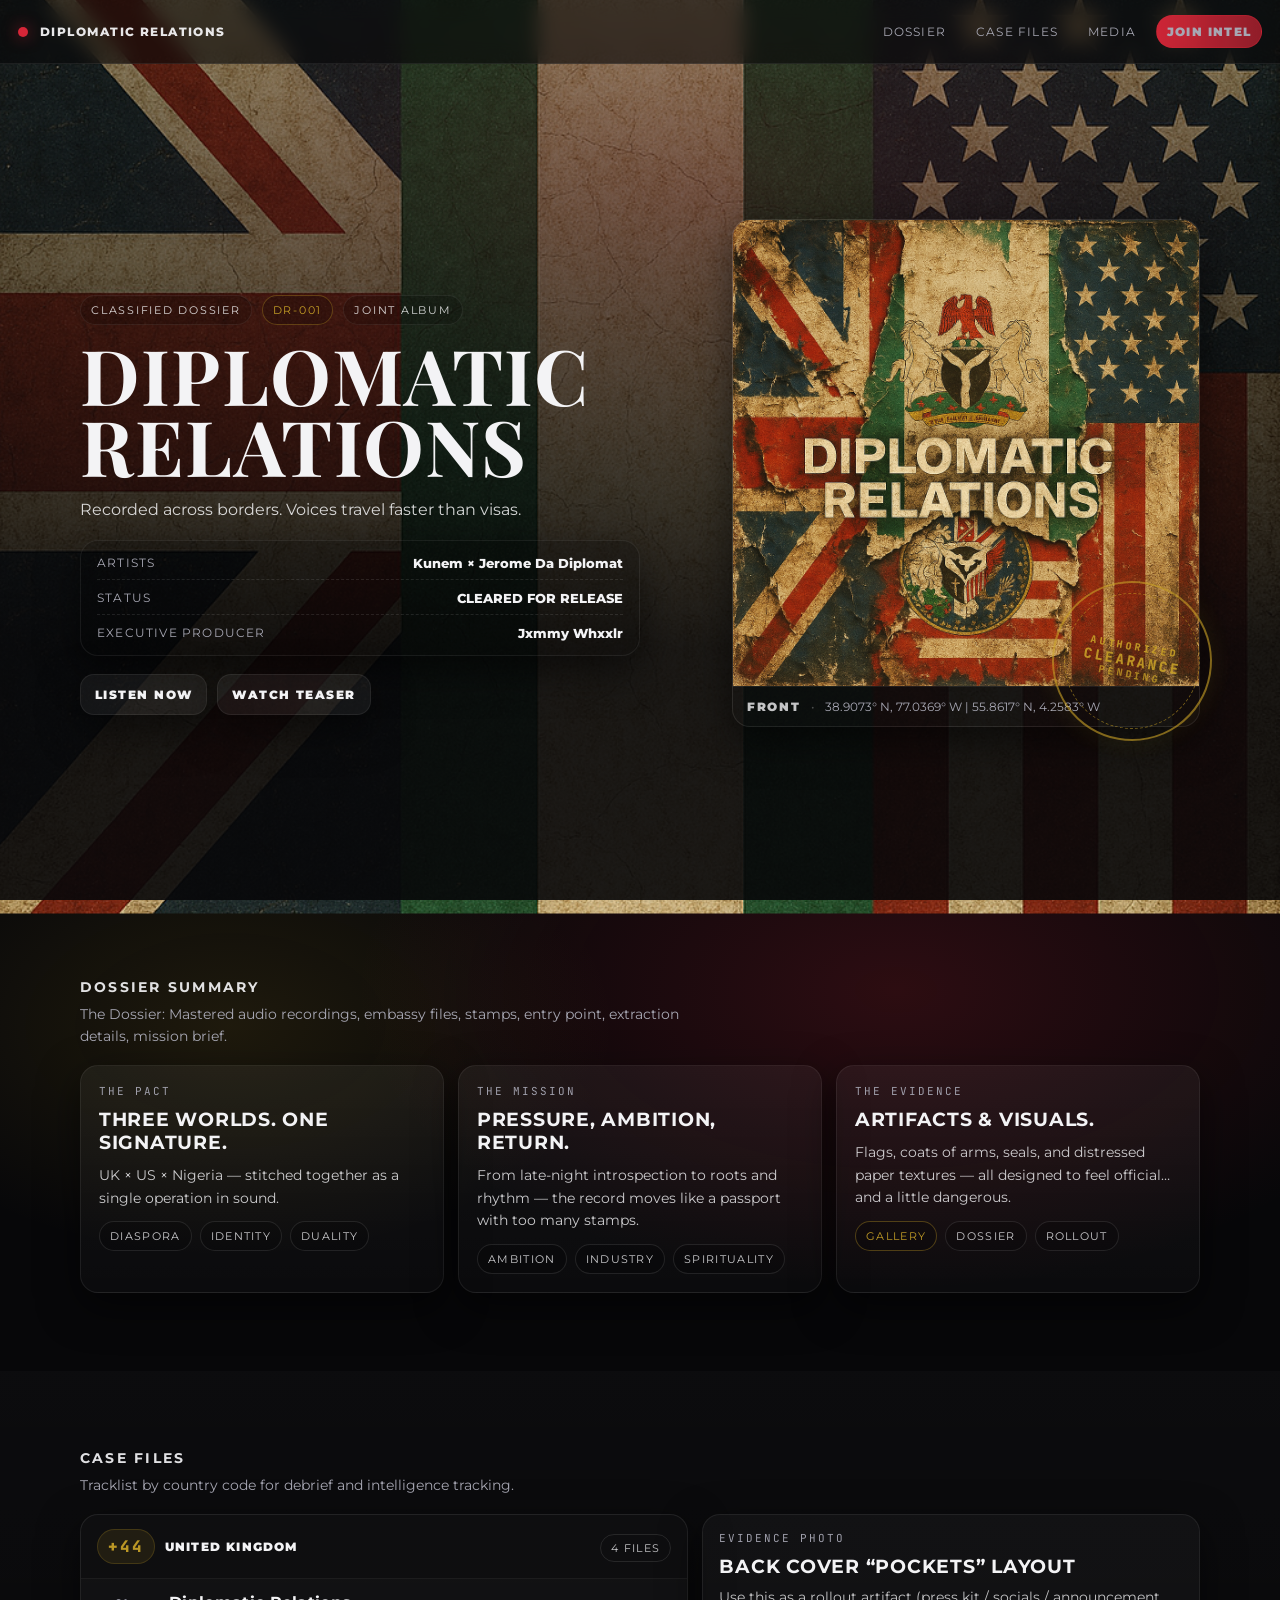
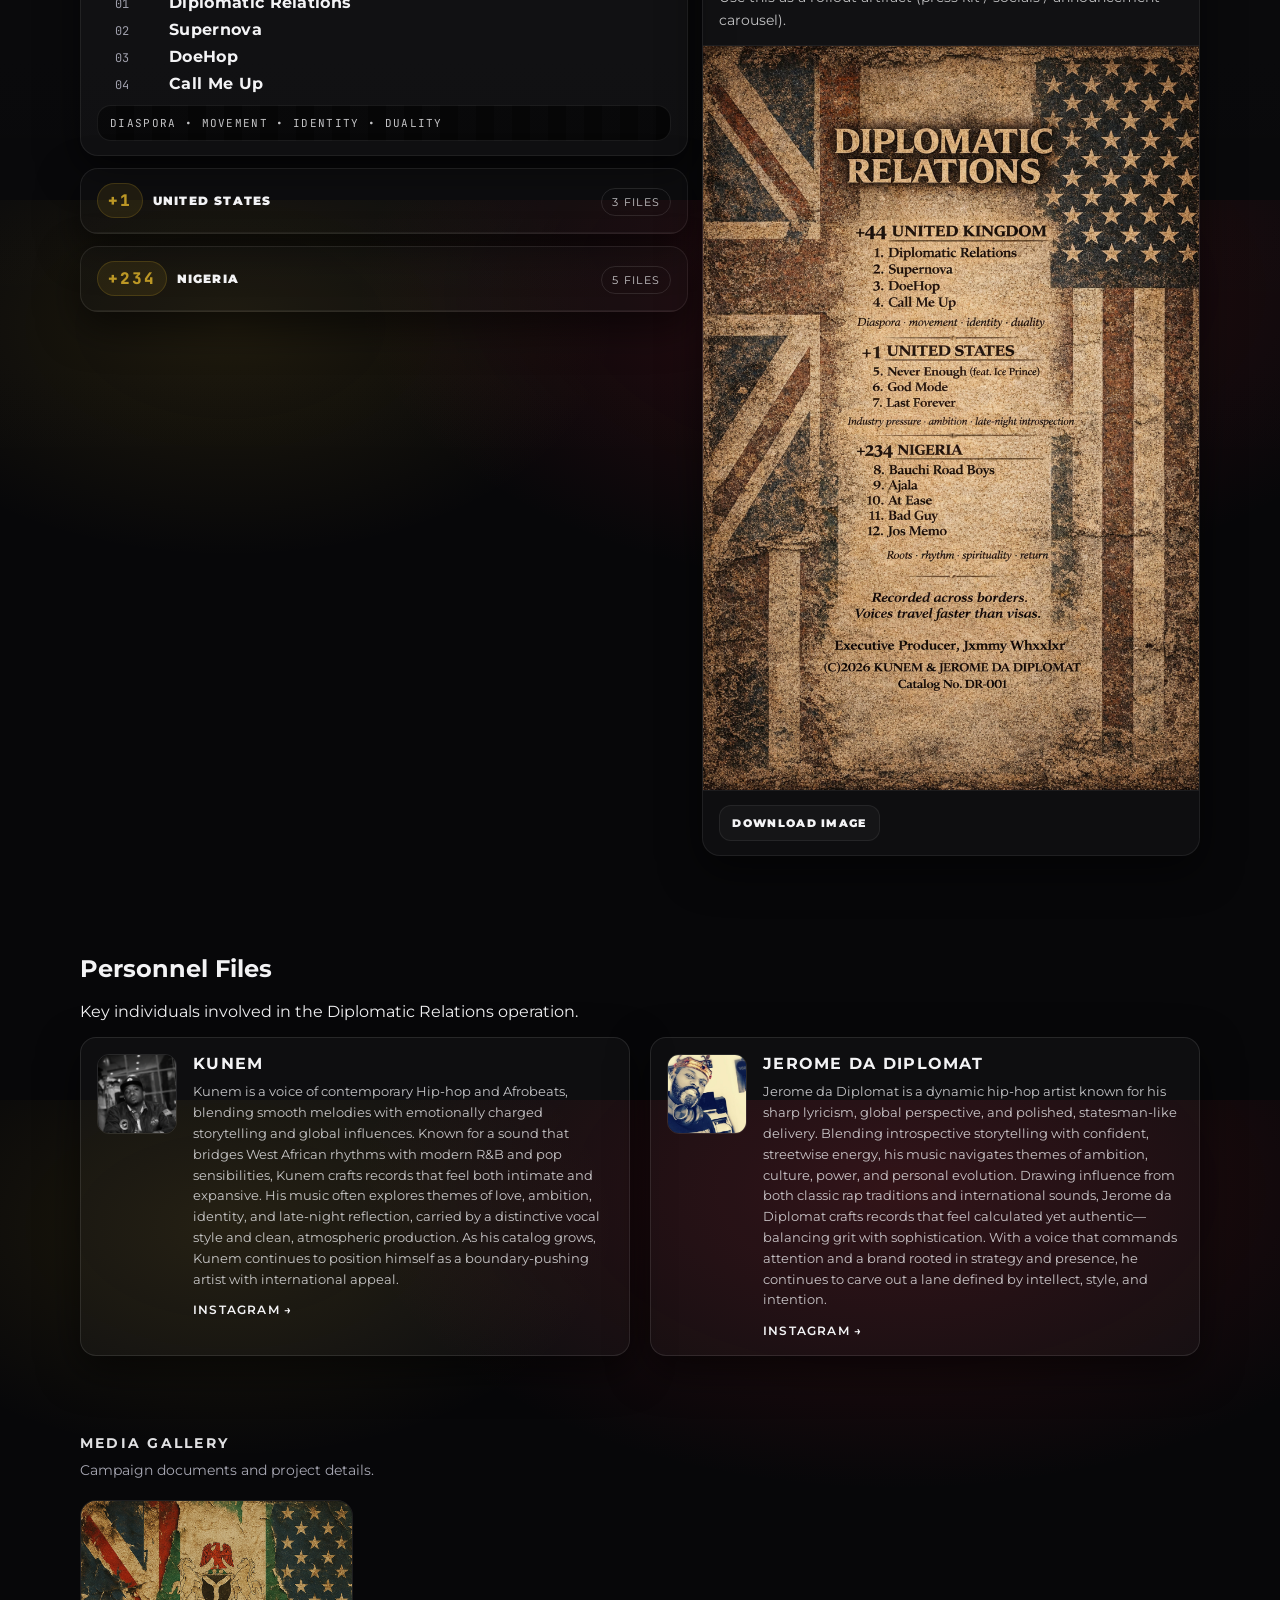
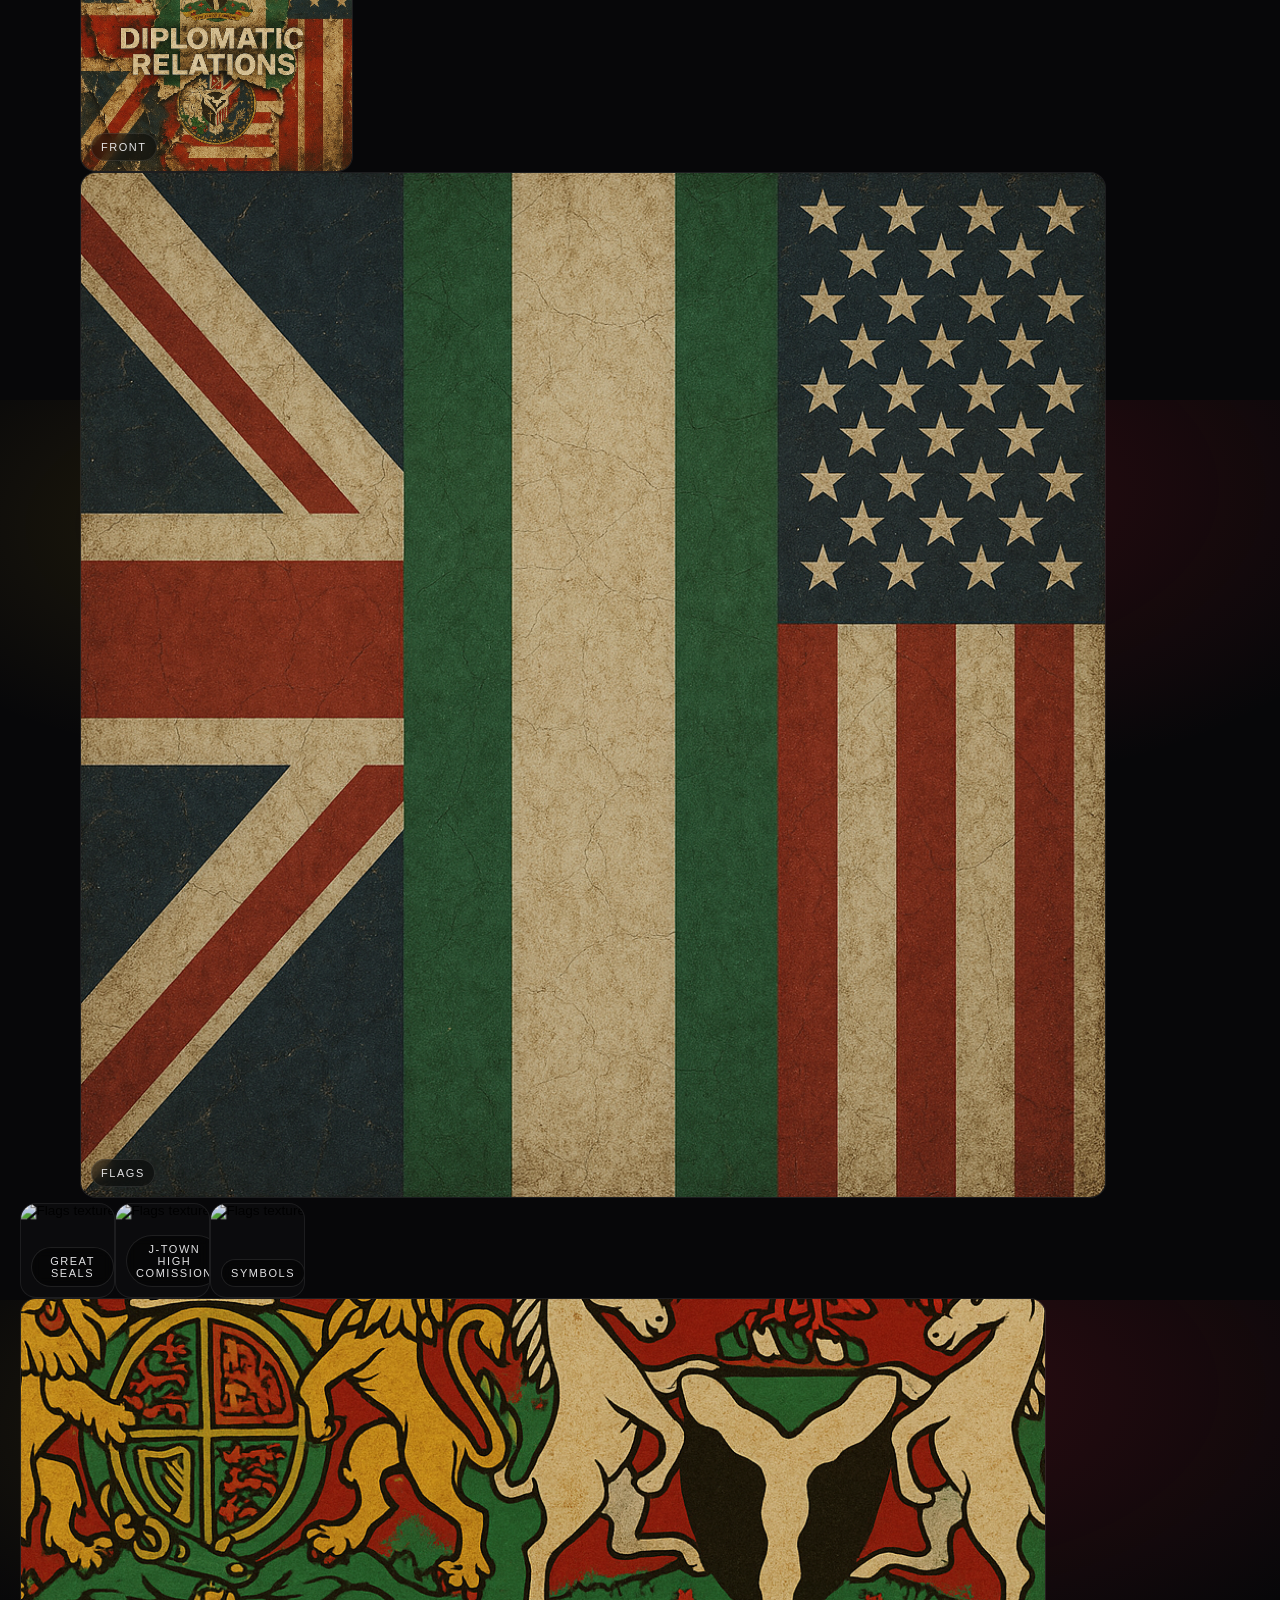
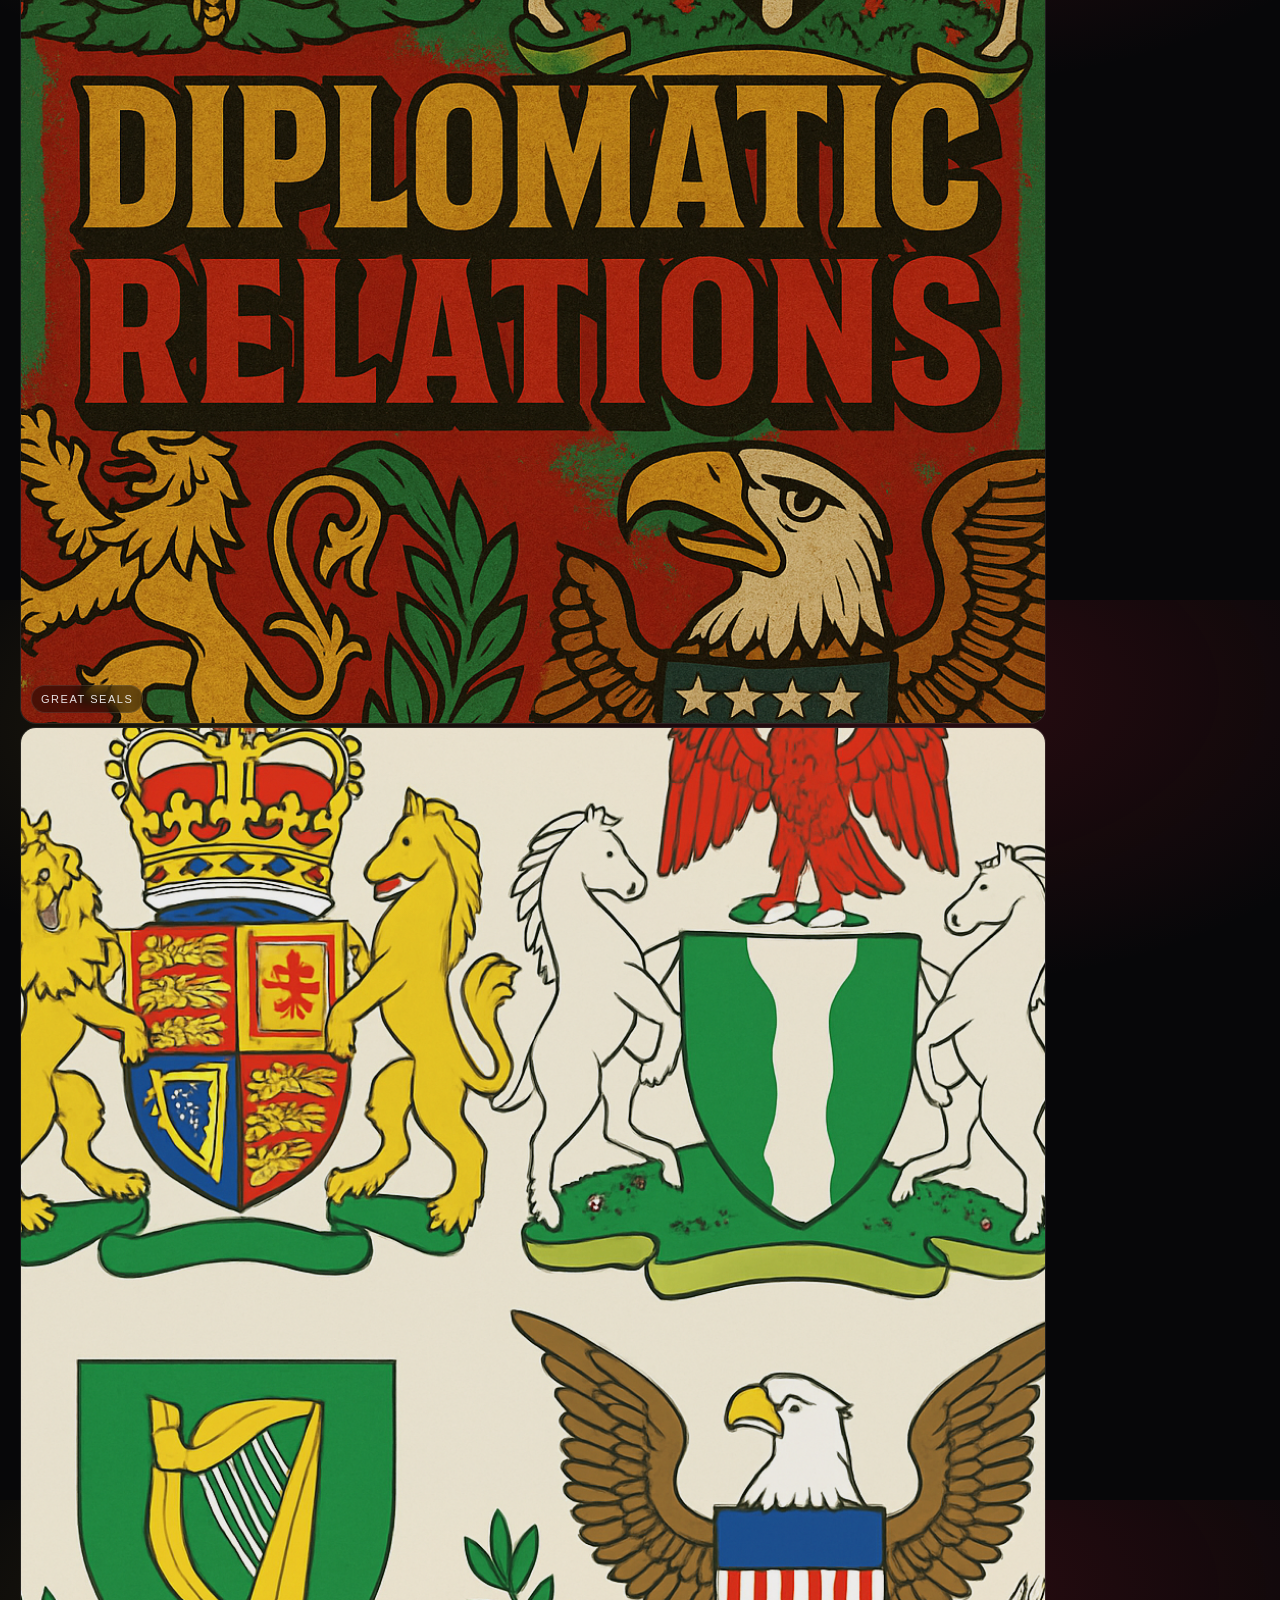
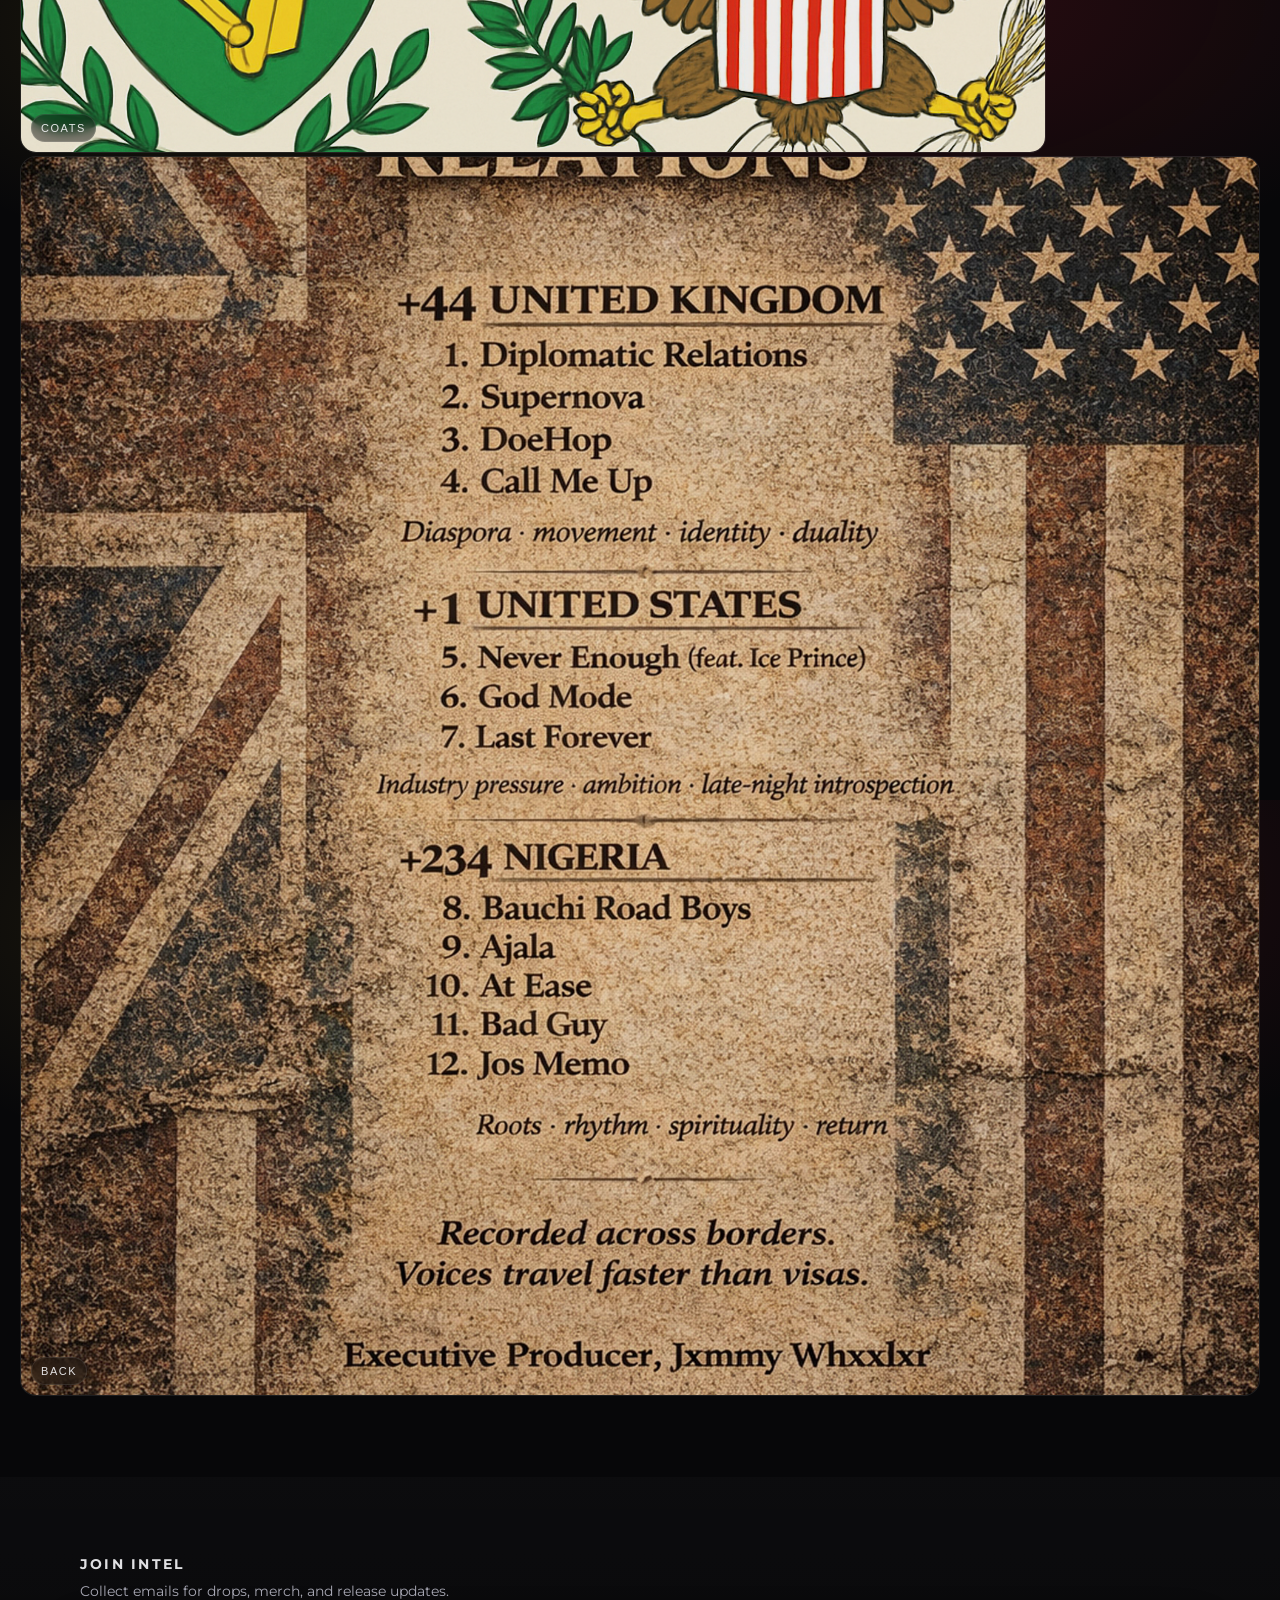
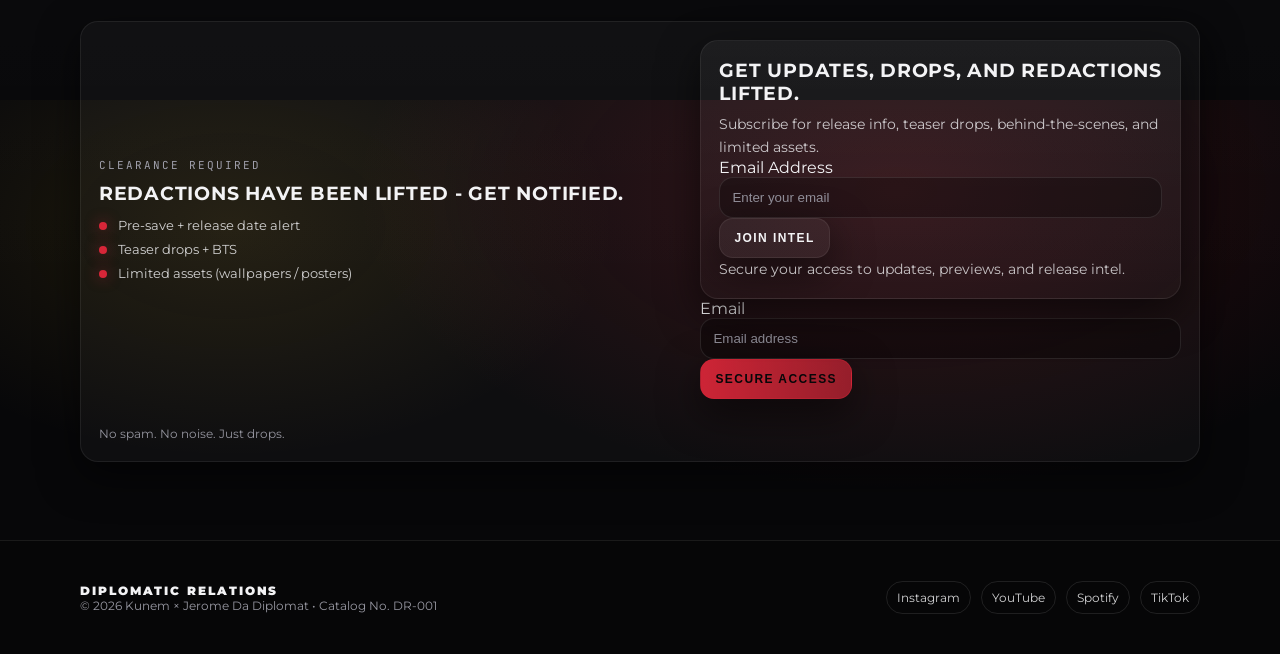
==== index.html @ 424e4680 "Update index.html" ====
<!doctype html>
<html lang="en">
<head>
  <meta charset="utf-8" />
  <meta name="viewport" content="width=device-width, initial-scale=1" />
  <title>Diplomatic Relations — Kunem × Jerome Da Diplomat</title>
  <meta name="description" content="Diplomatic Relations — a joint album by Kunem & Jerome Da Diplomat. Classified dossier, track files, and media." />
  <link rel="preconnect" href="https://fonts.googleapis.com">
  <link rel="preconnect" href="https://fonts.gstatic.com" crossorigin>
  <link href="https://fonts.googleapis.com/css2?family=JetBrains+Mono:wght@400;600&family=Playfair+Display:wght@600;700&family=Montserrat:wght@300;400;600;800&display=swap" rel="stylesheet">
  <link rel="stylesheet" href="styles.css" />
</head>

<body>
  <header class="topbar">
    <a class="brand" href="#top" aria-label="Diplomatic Relations home">
      <span class="brand__dot" aria-hidden="true"></span>
      <span class="brand__text">Diplomatic Relations</span>
    </a>

    <nav class="nav" aria-label="Primary">
      <a href="#dossier">Dossier</a>
      <a href="#files">Case Files</a>
      <a href="#media">Media</a>
      <a class="nav__cta" href="#intel">Join Intel</a>
    </nav>
  </header>

  <main id="top">
    <!-- HERO -->
    <section class="hero" aria-label="Hero">
      <div class="hero__bg" aria-hidden="true"></div>
      <div class="hero__overlay" aria-hidden="true"></div>

      <div class="wrap hero__wrap">
        <div class="hero__left">
          <div class="kicker">
            <span class="chip">CLASSIFIED DOSSIER</span>
            <span class="chip chip--gold">DR‑001</span>
            <span class="chip">JOINT ALBUM</span>
          </div>

          <h1 class="title">Diplomatic<br/>Relations</h1>

          <p class="subtitle">
            Recorded across borders. Voices travel faster than visas.
          </p>

          <div class="hero__meta">
            <div><span>Artists</span><strong>Kunem × Jerome Da Diplomat</strong></div>
            <div><span>Status</span><strong>CLEARED FOR RELEASE</strong></div>
            <div><span>Executive Producer</span><strong>Jxmmy Whxxlr</strong></div>
          </div>

          <div class="actions" aria-label="Primary actions">
<a class="btn primary" href="https://fanlink.tv/w7wP">
  Listen Now
</a>
            <a class="btn" href="https://youtu.be/augWXQ066zc" target="_blank" rel="noopener">Watch Teaser</a>
</div>

          <div class="fineprint">
            
          </div>
        </div>

        <aside class="hero__right" aria-label="Album art preview">
          <figure class="artcard">
            <img src="assets/cover_typo.png" alt="Diplomatic Relations cover art" loading="eager" />
            <figcaption>
              <div class="artcard__cap">
                <span class="cap__label">FRONT</span>
                <span class="cap__sep" aria-hidden="true">•</span>
                <span class="cap__meta">38.9073° N, 77.0369° W | 55.8617° N, 4.2583° W </span>
              </div>
            </figcaption>
          </figure>

          <div class="stamp">
            <div class="stamp__ring" aria-hidden="true"></div>
            <div class="stamp__text">
              <div class="stamp__top">AUTHORIZED</div>
              <div class="stamp__mid">CLEARANCE</div>
              <div class="stamp__bot">PENDING</div>
            </div>
          </div>
        </aside>
      </div>
    </section>

    <!-- DOSSIER -->
    <section id="dossier" class="section">
      <div class="wrap">
        <header class="section__head">
          <h2>Dossier Summary</h2>
          <p>The Dossier: Mastered audio recordings, embassy files, stamps, entry point, extraction details, mission brief.</p>
        </header>

        <div class="grid3">
          <article class="panel">
            <div class="panel__k">THE PACT</div>
            <h3>Three worlds. One signature.</h3>
            <p>UK × US × Nigeria — stitched together as a single operation in sound.</p>
            <div class="panel__tagrow">
              <span class="tag">Diaspora</span>
              <span class="tag">Identity</span>
              <span class="tag">Duality</span>
            </div>
          </article>

          <article class="panel">
            <div class="panel__k">THE MISSION</div>
            <h3>Pressure, ambition, return.</h3>
            <p>From late‑night introspection to roots and rhythm — the record moves like a passport with too many stamps.</p>
            <div class="panel__tagrow">
              <span class="tag">Ambition</span>
              <span class="tag">Industry</span>
              <span class="tag">Spirituality</span>
            </div>
          </article>

          <article class="panel">
            <div class="panel__k">THE EVIDENCE</div>
            <h3>Artifacts & visuals.</h3>
            <p>Flags, coats of arms, seals, and distressed paper textures — all designed to feel official… and a little dangerous.</p>
            <div class="panel__tagrow">
              <span class="tag tag--gold">Gallery</span>
              <span class="tag">Dossier</span>
              <span class="tag">Rollout</span>
            </div>
          </article>
        </div>
      </div>
    </section>

    <!-- CASE FILES / TRACKLIST -->
    <section id="files" class="section section--alt">
      <div class="wrap">
        <header class="section__head">
          <h2>Case Files</h2>
          <p>Tracklist by country code for debrief and intelligence tracking.</p>
        </header>

        <div class="twoCol">
          <div class="accordion" data-accordion>
            <details open>
              <summary>
                <span class="sum__left">
                  <span class="code">+44</span>
                  <span class="sum__title">United Kingdom</span>
                </span>
                <span class="sum__right">
                  <span class="pill">4 files</span>
                </span>
              </summary>
              <div class="acc__body">
                <ol class="tracklist">
                  <li><span class="t__n">01</span><span class="t__name">Diplomatic Relations</span></li>
                  <li><span class="t__n">02</span><span class="t__name">Supernova</span></li>
                  <li><span class="t__n">03</span><span class="t__name">DoeHop</span></li>
                  <li><span class="t__n">04</span><span class="t__name">Call Me Up</span></li>
                </ol>
                <div class="redaction">DIASPORA • MOVEMENT • IDENTITY • DUALITY</div>
              </div>
            </details>

            <details>
              <summary>
                <span class="sum__left">
                  <span class="code">+1</span>
                  <span class="sum__title">United States</span>
                </span>
                <span class="sum__right">
                  <span class="pill">3 files</span>
                </span>
              </summary>
              <div class="acc__body">
                <ol class="tracklist">
                  <li><span class="t__n">05</span><span class="t__name">Never Enough <span class="feat">(feat. Ice Prince)</span></span></li>
                  <li><span class="t__n">06</span><span class="t__name">God Mode</span></li>
                  <li><span class="t__n">07</span><span class="t__name">Last Forever</span></li>
                </ol>
                <div class="redaction">INDUSTRY PRESSURE • AMBITION • LATE‑NIGHT INTROSPECTION</div>
              </div>
            </details>

            <details>
              <summary>
                <span class="sum__left">
                  <span class="code">+234</span>
                  <span class="sum__title">Nigeria</span>
                </span>
                <span class="sum__right">
                  <span class="pill">5 files</span>
                </span>
              </summary>
              <div class="acc__body">
                <ol class="tracklist">
                  <li><span class="t__n">08</span><span class="t__name">Bauchi Road Boys</span></li>
                  <li><span class="t__n">09</span><span class="t__name">Ajala</span></li>
                  <li><span class="t__n">10</span><span class="t__name">At Ease</span></li>
                  <li><span class="t__n">11</span><span class="t__name">Bad Guy</span></li>
                  <li><span class="t__n">12</span><span class="t__name">Jos Memo</span></li>
                </ol>
                <div class="redaction">ROOTS • RHYTHM • SPIRITUALITY • RETURN</div>
              </div>
            </details>
          </div>

          <aside class="evidence">
            <div class="evidence__top">
              <div class="panel__k">EVIDENCE PHOTO</div>
              <h3>Back cover “pockets” layout</h3>
              <p>Use this as a rollout artifact (press kit / socials / announcement carousel).</p>
            </div>
            <img class="evidence__img" src="assets/back_tracklist.JPG" alt="Diplomatic Relations back cover tracklist" loading="lazy" />
            <div class="evidence__bottom">
              <a class="btn btn--small" href="assets/back_tracklist.JPG" download>Download image</a>
</div>
          </aside>
        </div>
      </div>
    </section>
</section>
            <section id="artists">
  <div class="wrap">

    <div class="section-title">
      <h2>Personnel Files</h2>
      <p>Key individuals involved in the Diplomatic Relations operation.</p>
    </div>

    <div class="artist-grid">

      <!-- KUNEM -->
      <div class="artist-card">
        <div class="artist-image">
          <img src="assets/Kunem.png" alt="Kunem">
        </div>
        <div class="artist-info">
          <h3>Kunem</h3>
          <p>
            Kunem is a voice of contemporary Hip-hop and Afrobeats, blending smooth melodies with emotionally charged storytelling and global influences. Known for a sound that bridges West African rhythms with modern R&B and pop sensibilities, Kunem crafts records that feel both intimate and expansive. His music often explores themes of love, ambition, identity, and late-night reflection, carried by a distinctive vocal style and clean, atmospheric production. As his catalog grows, Kunem continues to position himself as a boundary-pushing artist with international appeal.
          </p>
          <a href="https://www.instagram.com/kunem_/" target="_blank">Instagram →</a>
        </div>
      </div>

      <!-- JEROME -->
      <div class="artist-card">
        <div class="artist-image">
          <img src="assets/Jerome.png" alt="Jerome da Diplomat">
        </div>
        <div class="artist-info">
          <h3>Jerome da Diplomat</h3>
          <p>
            Jerome da Diplomat is a dynamic hip-hop artist known for his sharp lyricism, global perspective, and polished, statesman-like delivery. Blending introspective storytelling with confident, streetwise energy, his music navigates themes of ambition, culture, power, and personal evolution. Drawing influence from both classic rap traditions and international sounds, Jerome da Diplomat crafts records that feel calculated yet authentic—balancing grit with sophistication. With a voice that commands attention and a brand rooted in strategy and presence, he continues to carve out a lane defined by intellect, style, and intention.
          </p>
          <a href="https://www.instagram.com/diplomatiq_ent/" target="_blank">Instagram →</a>
        </div>
      </div>

    </div>
  </div>
</section>
    <!-- MEDIA -->
    <section id="media" class="section">
      <div class="wrap">
        <header class="section__head">
          <h2>Media Gallery</h2>
          <p>Campaign documents and project details.</p>
        </header>

        <div class="gallery">
          <button class="thumb" aria-label="Open front cover">
            <img src="assets/cover_typo.png" alt="Front cover variant" loading="lazy" />
            <span class="thumb__label">Front</span>
          </div>

          <button class="thumb" aria-label="Open flags texture">
            <img src="assets/hero_flags.png" alt="Flags texture" loading="lazy" />
            <span class="thumb__label">Flags</span>
          </div>
      
      <button class="thumb" aria-label="Open flags texture">
            <img src="assets/DR_Reel1.mp4" alt="Flags texture" loading="lazy" />
            <span class="thumb__label">Great Seals</span>
          </div>
  
        <button class="thumb" aria-label="Open flags texture">
            <img src="assets/uiophwqefw152_A_cinematic_ultra-realistic_scene_inside_a_high_855c1ebb-326e-492b-8eaf-cae899dfd2d4_1.mp4" alt="Flags texture" loading="lazy" />
            <span class="thumb__label">J-town High Comission</span>
          </div>

          <button class="thumb" aria-label="Open flags texture">
            <img src="assets/uiophwqefw152_httpss.mj.runC9lp1ZReVdo_evocative_abstract_non_62b5cd5c-4031-4deb-b60e-d7941200e5b9_1.mp4" alt="Flags texture" loading="lazy" />
            <span class="thumb__label">Symbols</span>
          </div>
 
            <button class="thumb" aria-label="Open flags texture">
            <img src="assets/ChatGPT Image Feb 20, 2026, 03_09_12 AM.png" alt="Flags texture" loading="lazy" />
            <span class="thumb__label">Great Seals</span>
          </div>

          <button class="thumb" aria-label="Open coats of arms collage">
            <img src="assets/coats.png" alt="Coats of arms collage" loading="lazy" />
            <span class="thumb__label">Coats</span>
          </div>

           <button class="thumb" aria-label="Open back cover">
            <img src="assets/back_tracklist.JPG" alt="Back cover tracklist" loading="lazy" />
            <span class="thumb__label">Back</span>
          </div>
        </div>
      </div>
    </section>

    <!-- INTEL SIGNUP -->
    <section id="intel" class="section section--alt">
      <div class="wrap">
        <header class="section__head">
          <h2>Join Intel</h2>
          <p>Collect emails for drops, merch, and release updates.</p>
        </header>

        <div class="intel">
          <div class="intel__copy">
            <div class="panel__k">CLEARANCE REQUIRED</div>
            <h3> Redactions have been lifted - Get notified.</h3>
            <p>
              
            </p>
            <div class="intel__bullets">
              <div><span class="dot"></span> Pre‑save + release date alert</div>
              <div><span class="dot"></span> Teaser drops + BTS</div>
              <div><span class="dot"></span> Limited assets (wallpapers / posters)</div>
            </div>
          </div>

          <div id="mc_embed_shell">
      <div class="panel signup">
  <div>
    <h3>Get updates, drops, and redactions lifted.</h3>
    <p style="margin:0;color:rgba(243,243,245,.80);line-height:1.6">
      Subscribe for release info, teaser drops, behind-the-scenes, and limited assets.
    </p>
  </div>

  <div>
    <div id="mc_embed_signup" class="intel-signup">
      <form
        action="https://city78.us19.list-manage.com/subscribe/post?u=c250d39196843dff72adbb1c0&amp;id=f5dc82ab0b&amp;f_id=006a36e7f0"
        method="post"
        id="mc-embedded-subscribe-form"
        name="mc-embedded-subscribe-form"
        target="_blank"
        class="form intel-form"
      >
        <label for="mce-EMAIL" class="intel-label">Email Address</label>
        <div class="intel-form-row">
          <input
            type="email"
            name="EMAIL"
            class="required email intel-input"
            id="mce-EMAIL"
            placeholder="Enter your email"
            required
          />
          <button type="submit" name="subscribe" id="mc-embedded-subscribe" class="btn primary intel-button">
            Join Intel
          </button>
        </div>

        <div id="mce-responses" class="intel-responses">
          <div class="response intel-response" id="mce-error-response" style="display:none;"></div>
          <div class="response intel-response" id="mce-success-response" style="display:none;"></div>
        </div>

        <div aria-hidden="true" style="position:absolute; left:-5000px;">
          <input type="text" name="b_c250d39196843dff72adbb1c0_f5dc82ab0b" tabindex="-1" value="">
        </div>

        <p class="intel-fineprint">
          Secure your access to updates, previews, and release intel.
        </p>
      </form>
    </div>
  </div>
</div>

            <label class="sr" for="email">Email</label>
            <input id="email" type="email" placeholder="Email address" required />
            <button class="btn btn--primary" type="submit">Secure Access</div>
            <div class="fineprint">No spam. No noise. Just drops.</div>
          </form>
        </div>
      </div>
    </section>

    <footer class="footer">
      <div class="wrap footer__wrap">
        <div class="footer__left">
          <div class="footer__title">Diplomatic Relations</div>
          <div class="footer__meta">© 2026 Kunem × Jerome Da Diplomat • Catalog No. DR‑001</div>
        </div>

        <div class="footer__right">
          <a class="social" href="#" target="_blank" rel="noopener">Instagram</a>
          <a class="social" href="#" target="_blank" rel="noopener">YouTube</a>
          <a class="social" href="#" target="_blank" rel="noopener">Spotify</a>
          <a class="social" href="#" target="_blank" rel="noopener">TikTok</a>
        </div>
      </div>
    </footer>
  </main>

  <!-- MODALS -->
</body>
</html>
---- styles.css ----
/* Diplomatic Relations — Concept A: The Dossier */
:root{
  --bg:#070709;
  --bg2:#0b0b0e;
  --panel:rgba(255,255,255,.04);
  --panel2:rgba(255,255,255,.03);
  --line:rgba(255,255,255,.10);
  --line2:rgba(255,255,255,.07);
  --text:#f3f3f5;
  --muted:#a7a7b3;
  --accent:#d72638;
  --gold:#c9a227;
  --shadow:0 14px 40px rgba(0,0,0,.55);
  --radius:18px;
}

*{box-sizing:border-box}
html,body{height:100%}
body{
  margin:0;
  color:var(--text);
  background:
    radial-gradient(900px 500px at 70% 10%, rgba(215,38,56,.18), transparent 60%),
    radial-gradient(700px 420px at 18% 14%, rgba(201,162,39,.12), transparent 55%),
    var(--bg);
  font-family:Montserrat, system-ui, -apple-system, Segoe UI, Roboto, Arial, sans-serif;
  overflow-x:hidden;
}

.wrap{width:min(1120px, 100%); margin:0 auto;}
.section{padding:78px 20px;}
.section--alt{background:linear-gradient(180deg, rgba(255,255,255,.02), transparent 65%);}
.section__head{margin-bottom:18px;}
.section__head h2{
  margin:0 0 8px;
  letter-spacing:.16em;
  text-transform:uppercase;
  font-size:14px;
  color:rgba(243,243,245,.92);
}
.section__head p{margin:0; color:var(--muted); max-width:70ch; line-height:1.55; font-size:14px;}

.topbar{
  position:fixed; inset:0 0 auto 0;
  height:64px;
  display:flex; align-items:center; justify-content:space-between;
  padding:0 18px;
  z-index:50;
  background: rgba(7,7,9,.62);
  border-bottom:1px solid var(--line2);
  backdrop-filter: blur(10px);
}

.brand{
  display:flex; align-items:center; gap:12px;
  text-decoration:none; color:var(--text);
  letter-spacing:.12em; text-transform:uppercase;
  font-weight:800; font-size:12px;
}
.brand__dot{
  width:10px;height:10px;border-radius:999px;
  background:var(--accent);
  box-shadow:0 0 16px rgba(215,38,56,.7);
}
.brand__text{opacity:.95}

.nav{display:flex; gap:10px; align-items:center;}
.nav a{
  color:var(--muted);
  text-decoration:none;
  font-size:12px;
  letter-spacing:.10em;
  text-transform:uppercase;
  padding:8px 10px;
  border-radius:999px;
}
.nav a:hover{background:rgba(255,255,255,.06); color:var(--text);}
.nav__cta{
  background:linear-gradient(90deg, rgba(215,38,56,.95), rgba(215,38,56,.65));
  border:1px solid rgba(215,38,56,.35);
  color:var(--bg);
  font-weight:900;
}
.nav__cta:hover{filter:brightness(1.05); color:var(--bg);}

.hero{
  position:relative;
  min-height:100vh;
  padding:110px 20px 64px;
  display:grid;
  align-items:center;
}
.hero__bg{
  position:absolute; inset:0;
  background: url("assets/hero_flags.png") center/cover no-repeat;
  filter: saturate(1.05) contrast(1.05);
  transform: scale(1.03);
  z-index:-3;
}
.hero__overlay{
  position:absolute; inset:0;
  background:
    linear-gradient(180deg, rgba(7,7,9,.30), rgba(7,7,9,.90) 72%),
    radial-gradient(900px 460px at 55% 22%, rgba(215,38,56,.25), transparent 65%),
    radial-gradient(600px 320px at 76% 56%, rgba(201,162,39,.10), transparent 60%);
  z-index:-2;
}

.hero__wrap{
  display:grid;
  grid-template-columns: 1.15fr .85fr;
  gap:18px;
  align-items:end;
}
@media (max-width: 940px){
  .hero__wrap{grid-template-columns:1fr; align-items:start;}
}

.kicker{display:flex; gap:10px; flex-wrap:wrap; margin-bottom:14px;}
.chip{
  border:1px solid var(--line2);
  background:rgba(0,0,0,.20);
  padding:7px 10px;
  border-radius:999px;
  color:rgba(243,243,245,.86);
  font-size:11px;
  letter-spacing:.16em;
  text-transform:uppercase;
}
.chip--gold{border-color:rgba(201,162,39,.32); color:rgba(201,162,39,.96);}

.title{
  margin:0;
  font-family:"Playfair Display", serif;
  font-size: clamp(44px, 6vw, 82px);
  line-height:.92;
  letter-spacing:.02em;
  text-transform:uppercase;
}
.subtitle{
  margin:16px 0 0;
  font-size:16px;
  line-height:1.6;
  color:rgba(243,243,245,.86);
  max-width:62ch;
}

.hero__meta{
  margin-top:18px;
  display:grid;
  gap:10px;
  max-width:560px;
  padding:14px 16px;
  border:1px solid var(--line2);
  border-radius: var(--radius);
  background:rgba(0,0,0,.26);
  box-shadow: var(--shadow);
}
.hero__meta div{display:flex; justify-content:space-between; gap:14px; border-bottom:1px dashed rgba(255,255,255,.10); padding-bottom:8px;}
.hero__meta div:last-child{border-bottom:0; padding-bottom:0;}
.hero__meta span{color:var(--muted); font-size:12px; letter-spacing:.10em; text-transform:uppercase;}
.hero__meta strong{font-weight:800; font-size:13px;}

.actions{display:flex; flex-wrap:wrap; gap:10px; margin-top:18px;}
.btn{
  display:inline-flex; align-items:center; justify-content:center; gap:10px;
  padding:12px 14px;
  border-radius:14px;
  border:1px solid var(--line2);
  background:rgba(255,255,255,.05);
  color:var(--text);
  text-decoration:none;
  font-weight:900;
  letter-spacing:.12em;
  text-transform:uppercase;
  font-size:12px;
  box-shadow: var(--shadow);
  cursor:pointer;
}
.btn:hover{background:rgba(255,255,255,.08);}
.btn--primary{
  background:linear-gradient(90deg, rgba(215,38,56,.95), rgba(215,38,56,.65));
  border-color:rgba(215,38,56,.35);
  color:var(--bg);
}
.btn--primary:hover{filter:brightness(1.05);}
.btn--ghost{background:transparent;}
.btn--small{padding:10px 12px; font-size:11px; border-radius:12px; box-shadow:none; background:rgba(255,255,255,.03);}

.fineprint{
  margin-top:12px;
  color:rgba(167,167,179,.88);
  font-size:12px;
  line-height:1.5;
}
code{font-family:"JetBrains Mono", ui-monospace, SFMono-Regular, Menlo, Monaco, Consolas, monospace; font-size:11px; opacity:.95;}

.hero__right{position:relative;}
.artcard{
  margin:0;
  border:1px solid var(--line2);
  border-radius: var(--radius);
  overflow:hidden;
  background:rgba(255,255,255,.02);
  box-shadow: var(--shadow);
}
.artcard img{width:100%; display:block; aspect-ratio: 1 / 1; object-fit:cover;}
.artcard figcaption{padding:12px 14px; border-top:1px solid var(--line2); background:rgba(0,0,0,.22);}
.artcard__cap{display:flex; align-items:center; gap:10px; color:rgba(243,243,245,.80); font-size:12px;}
.cap__label{letter-spacing:.16em; text-transform:uppercase; font-weight:900;}
.cap__meta{color:var(--muted);}
.cap__sep{opacity:.35;}

.stamp{
  position:absolute;
  right:-12px;
  bottom:-14px;
  width:160px;
  height:160px;
  display:grid;
  place-items:center;
  transform: rotate(10deg);
  pointer-events:none;
  opacity:.95;
}
.stamp__ring{
  position:absolute; inset:0;
  border-radius:999px;
  border:2px solid rgba(201,162,39,.65);
  box-shadow:0 0 26px rgba(201,162,39,.12);
}
.stamp__ring::before{
  content:"";
  position:absolute; inset:10px;
  border-radius:999px;
  border:1px dashed rgba(201,162,39,.55);
}
.stamp__text{
  text-align:center;
  font-family:"JetBrains Mono", ui-monospace, monospace;
  letter-spacing:.18em;
  text-transform:uppercase;
  color:rgba(201,162,39,.92);
  font-weight:800;
  line-height:1.2;
}
.stamp__top{font-size:10px;}
.stamp__mid{font-size:14px;}
.stamp__bot{font-size:10px; opacity:.85;}

.grid3{
  display:grid;
  grid-template-columns: repeat(3, 1fr);
  gap:14px;
}
@media (max-width: 940px){ .grid3{grid-template-columns:1fr;} }

.panel{
  border:1px solid var(--line2);
  border-radius: var(--radius);
  background:linear-gradient(180deg, rgba(255,255,255,.05), rgba(255,255,255,.02));
  padding:18px;
  box-shadow: var(--shadow);
  position:relative;
  overflow:hidden;
}
.panel::before{
  content:"";
  position:absolute; inset:-40px -60px auto auto;
  width:200px; height:200px;
  background: radial-gradient(circle, rgba(215,38,56,.22), transparent 60%);
  transform: rotate(18deg);
}
.panel__k{
  font-family:"JetBrains Mono", ui-monospace, monospace;
  letter-spacing:.18em;
  text-transform:uppercase;
  color:rgba(167,167,179,.95);
  font-size:11px;
  margin-bottom:10px;
}
.panel h3{margin:0 0 10px; text-transform:uppercase; letter-spacing:.04em;}
.panel p{margin:0; color:rgba(243,243,245,.82); line-height:1.6; font-size:14px;}
.panel__tagrow{display:flex; flex-wrap:wrap; gap:8px; margin-top:12px;}
.tag{
  padding:7px 10px;
  border-radius:999px;
  border:1px solid rgba(255,255,255,.10);
  background:rgba(0,0,0,.18);
  color:rgba(243,243,245,.82);
  font-size:11px;
  letter-spacing:.12em;
  text-transform:uppercase;
}
.tag--gold{border-color:rgba(201,162,39,.35); color:rgba(201,162,39,.95);}

.twoCol{
  display:grid;
  grid-template-columns: 1.1fr .9fr;
  gap:14px;
  align-items:start;
}
@media (max-width: 940px){ .twoCol{grid-template-columns:1fr;} }

.accordion details{
  border:1px solid var(--line2);
  border-radius: var(--radius);
  background:rgba(255,255,255,.03);
  box-shadow: var(--shadow);
  overflow:hidden;
}
.accordion details + details{margin-top:12px;}
.accordion summary{
  list-style:none;
  cursor:pointer;
  padding:14px 16px;
  display:flex; justify-content:space-between; align-items:center; gap:12px;
  border-bottom:1px solid rgba(255,255,255,.06);
  background:rgba(0,0,0,.20);
}
.accordion summary::-webkit-details-marker{display:none;}
.sum__left{display:flex; align-items:center; gap:10px;}
.code{
  font-family:"JetBrains Mono", ui-monospace, monospace;
  font-weight:800;
  color:rgba(201,162,39,.92);
  background:rgba(201,162,39,.10);
  border:1px solid rgba(201,162,39,.20);
  padding:6px 10px;
  border-radius:999px;
  letter-spacing:.12em;
}
.sum__title{
  text-transform:uppercase;
  letter-spacing:.10em;
  font-weight:900;
  font-size:12px;
}
.pill{
  border:1px solid rgba(255,255,255,.10);
  padding:6px 10px;
  border-radius:999px;
  color:rgba(243,243,245,.80);
  font-size:11px;
  letter-spacing:.12em;
  text-transform:uppercase;
}

.acc__body{padding:14px 16px;}
.tracklist{margin:0; padding-left:18px; display:grid; gap:8px;}
.tracklist li{display:grid; grid-template-columns: 44px 1fr; gap:10px; align-items:baseline;}
.t__n{
  font-family:"JetBrains Mono", ui-monospace, monospace;
  color:rgba(167,167,179,.95);
  font-size:12px;
}
.t__name{font-weight:700; letter-spacing:.02em;}
.feat{font-weight:600; color:rgba(167,167,179,.92); font-size:12px;}

.redaction{
  margin-top:12px;
  font-family:"JetBrains Mono", ui-monospace, monospace;
  letter-spacing:.12em;
  text-transform:uppercase;
  font-size:11px;
  color:rgba(243,243,245,.80);
  padding:10px 12px;
  border-radius:14px;
  border:1px solid rgba(255,255,255,.08);
  background:
    repeating-linear-gradient(90deg, rgba(0,0,0,.45) 0 18px, rgba(0,0,0,.62) 18px 36px);
}

.evidence{
  border:1px solid var(--line2);
  border-radius: var(--radius);
  background:rgba(255,255,255,.03);
  box-shadow: var(--shadow);
  overflow:hidden;
}
.evidence__top{padding:16px 16px 0;}
.evidence__top h3{margin:0 0 8px; text-transform:uppercase; letter-spacing:.04em;}
.evidence__top p{margin:0 0 14px; color:rgba(243,243,245,.78); line-height:1.6; font-size:14px;}
.evidence__img{width:100%; display:block; border-top:1px solid rgba(255,255,255,.06); border-bottom:1px solid rgba(255,255,255,.06);}
.evidence__bottom{display:flex; gap:10px; padding:14px 16px; flex-wrap:wrap;}

.gallery{
  display:grid;
  grid-template-columns: repeat(4, 1fr);
  gap:10px;
}
@media (max-width: 940px){ .gallery{grid-template-columns:repeat(2,1fr);} }

.thumb{
  position:relative;
  padding:0;
  border:1px solid var(--line2);
  border-radius: 16px;
  background:rgba(255,255,255,.02);
  overflow:hidden;
  cursor:pointer;
}
.thumb img{width:100%; height:100%; aspect-ratio:1/1; object-fit:cover; display:block; opacity:.92; transform:scale(1.02);}
.thumb__label{
  position:absolute; left:10px; bottom:10px;
  font-size:11px;
  letter-spacing:.14em;
  text-transform:uppercase;
  padding:7px 9px;
  border-radius:999px;
  color:rgba(243,243,245,.92);
  border:1px solid rgba(255,255,255,.10);
  background:rgba(0,0,0,.45);
  backdrop-filter: blur(6px);
}

.intel{
  border:1px solid var(--line2);
  border-radius: var(--radius);
  background:rgba(255,255,255,.03);
  box-shadow: var(--shadow);
  padding:18px;
  display:grid;
  grid-template-columns: 1.1fr .9fr;
  gap:14px;
  align-items:center;
}
@media (max-width: 940px){ .intel{grid-template-columns:1fr;} }

.intel h3{margin:0 0 8px; text-transform:uppercase; letter-spacing:.04em;}
.intel p{margin:0; color:rgba(243,243,245,.78); line-height:1.6; font-size:14px;}
.intel__bullets{margin-top:12px; display:grid; gap:8px; color:rgba(243,243,245,.84); font-size:13px;}
.dot{width:8px;height:8px;border-radius:999px;background:var(--accent);display:inline-block;margin-right:8px;box-shadow:0 0 14px rgba(215,38,56,.55);}

.intel__form{
  border:1px solid rgba(255,255,255,.08);
  border-radius: var(--radius);
  padding:14px;
  background:rgba(0,0,0,.22);
  display:grid;
  gap:10px;
}
input{
  width:100%;
  padding:12px 12px;
  border-radius:14px;
  border:1px solid rgba(255,255,255,.10);
  background:rgba(0,0,0,.28);
  color:var(--text);
  outline:none;
}
input::placeholder{color:rgba(167,167,179,.85);}

.footer{
  padding:40px 20px;
  border-top:1px solid rgba(255,255,255,.08);
  background:rgba(0,0,0,.18);
}
.footer__wrap{display:flex; justify-content:space-between; gap:12px; flex-wrap:wrap; align-items:center;}
.footer__title{letter-spacing:.16em; text-transform:uppercase; font-weight:900; font-size:12px;}
.footer__meta{color:rgba(167,167,179,.9); font-size:12px;}
.footer__right{display:flex; gap:10px; flex-wrap:wrap;}
.social{
  color:rgba(243,243,245,.86);
  text-decoration:none;
  border:1px solid rgba(255,255,255,.10);
  padding:8px 10px;
  border-radius:999px;
  font-size:12px;
}
.social:hover{background:rgba(255,255,255,.06);}

/* Safety: respect [hidden] attribute */
[hidden]{display:none !important;}
.artist-grid {
  display: grid;
  grid-template-columns: 1fr 1fr;
  gap: 20px;
}

@media (max-width: 900px) {
  .artist-grid {
    grid-template-columns: 1fr;
  }
}

.artist-card {
  display: flex;
  gap: 16px;
  padding: 16px;
  border: 1px solid var(--line);
  border-radius: 16px;
  background: rgba(255,255,255,0.03);
  box-shadow: var(--shadow);
  align-items: flex-start;
}

.artist-image {
  width: 80px;
  height: 80px;
  border-radius: 12px;
  overflow: hidden;
  flex-shrink: 0;
  border: 1px solid rgba(255,255,255,0.1);
}

.artist-image img {
  width: 100%;
  height: 100%;
  object-fit: cover;
}

.artist-info h3 {
  margin: 0 0 8px;
  text-transform: uppercase;
  font-size: 16px;
  letter-spacing: 0.08em;
}

.artist-info p {
  font-size: 13px;
  line-height: 1.6;
  color: rgba(243,243,245,0.8);
  margin: 0 0 10px;
}

.artist-info a {
  font-size: 12px;
  text-decoration: none;
  color: var(--accent2);
  text-transform: uppercase;
  letter-spacing: 0.1em;
  font-weight: 600;
}/* === HOVER ANIMATIONS: ARTIST CARDS === */

.artist-card {
  position: relative;
  transition: all 0.35s ease;
  cursor: pointer;
  overflow: hidden;
}

/* subtle red glow border effect */
.artist-card::before {
  content: "";
  position: absolute;
  inset: 0;
  border-radius: 16px;
  background: radial-gradient(
    circle at top left,
    rgba(215, 38, 56, 0.25),
    transparent 60%
  );
  opacity: 0;
  transition: opacity 0.35s ease;
  pointer-events: none;
}

/* hover state */
.artist-card:hover {
  transform: translateY(-6px) scale(1.01);
  box-shadow: 0 20px 50px rgba(0,0,0,0.7);
  border-color: rgba(215, 38, 56, 0.4);
}

.artist-card:hover::before {
  opacity: 1;
}

/* image zoom */
.artist-image img {
  transition: transform 0.4s ease;
}

.artist-card:hover .artist-image img {
  transform: scale(1.08);
}

/* name accent */
.artist-card:hover .artist-info h3 {
  color: var(--accent);
  transition: color 0.3s ease;
}

/* instagram link subtle motion */
.artist-info a {
  transition: all 0.25s ease;
}

.artist-card:hover .artist-info a {
  transform: translateX(4px);
  color: var(--accent);
}
.artist-card::after {
  content: "";
  position: absolute;
  inset: 0;
  background: repeating-linear-gradient(
    180deg,
    rgba(255,255,255,0.02),
    rgba(255,255,255,0.02) 1px,
    transparent 1px,
    transparent 3px
  );
  opacity: 0;
  transition: opacity 0.3s ease;
  pointer-events: none;
}

.artist-card:hover::after {
  opacity: 1;
}
/* === HOVER ANIMATIONS: CASE FILES === */

.panel {
  position: relative;
  transition: all 0.35s ease;
  overflow: hidden;
  cursor: pointer;
}

/* subtle red dossier glow */
.panel::before {
  content: "";
  position: absolute;
  inset: 0;
  border-radius: var(--radius);
  background: radial-gradient(
    circle at top right,
    rgba(215, 38, 56, 0.2),
    transparent 60%
  );
  opacity: 0;
  transition: opacity 0.35s ease;
  pointer-events: none;
}

/* hover lift */
.panel:hover {
  transform: translateY(-5px) scale(1.01);
  border-color: rgba(215, 38, 56, 0.4);
  box-shadow: 0 20px 50px rgba(0,0,0,0.7);
}

.panel:hover::before {
  opacity: 1;
}

/* title highlight */
.panel h3 {
  transition: color 0.3s ease;
}

.panel:hover h3 {
  color: var(--accent);
}

/* link motion */
.panel a {
  transition: all 0.25s ease;
}

.panel:hover a {
  transform: translateX(4px);
  color: var(--accent);
}
.panel::after {
  content: "";
  position: absolute;
  inset: 0;
  background: repeating-linear-gradient(
    180deg,
    rgba(255,255,255,0.02),
    rgba(255,255,255,0.02) 1px,
    transparent 1px,
    transparent 3px
  );
  opacity: 0;
  transition: opacity 0.3s ease;
  pointer-events: none;
}

.panel:hover::after {
  opacity: 1;
}
html {
  scroll-behavior: smooth;
}
.status-live {
  color: #00ff9c;
  font-weight: 700;
  letter-spacing: 0.1em;
}
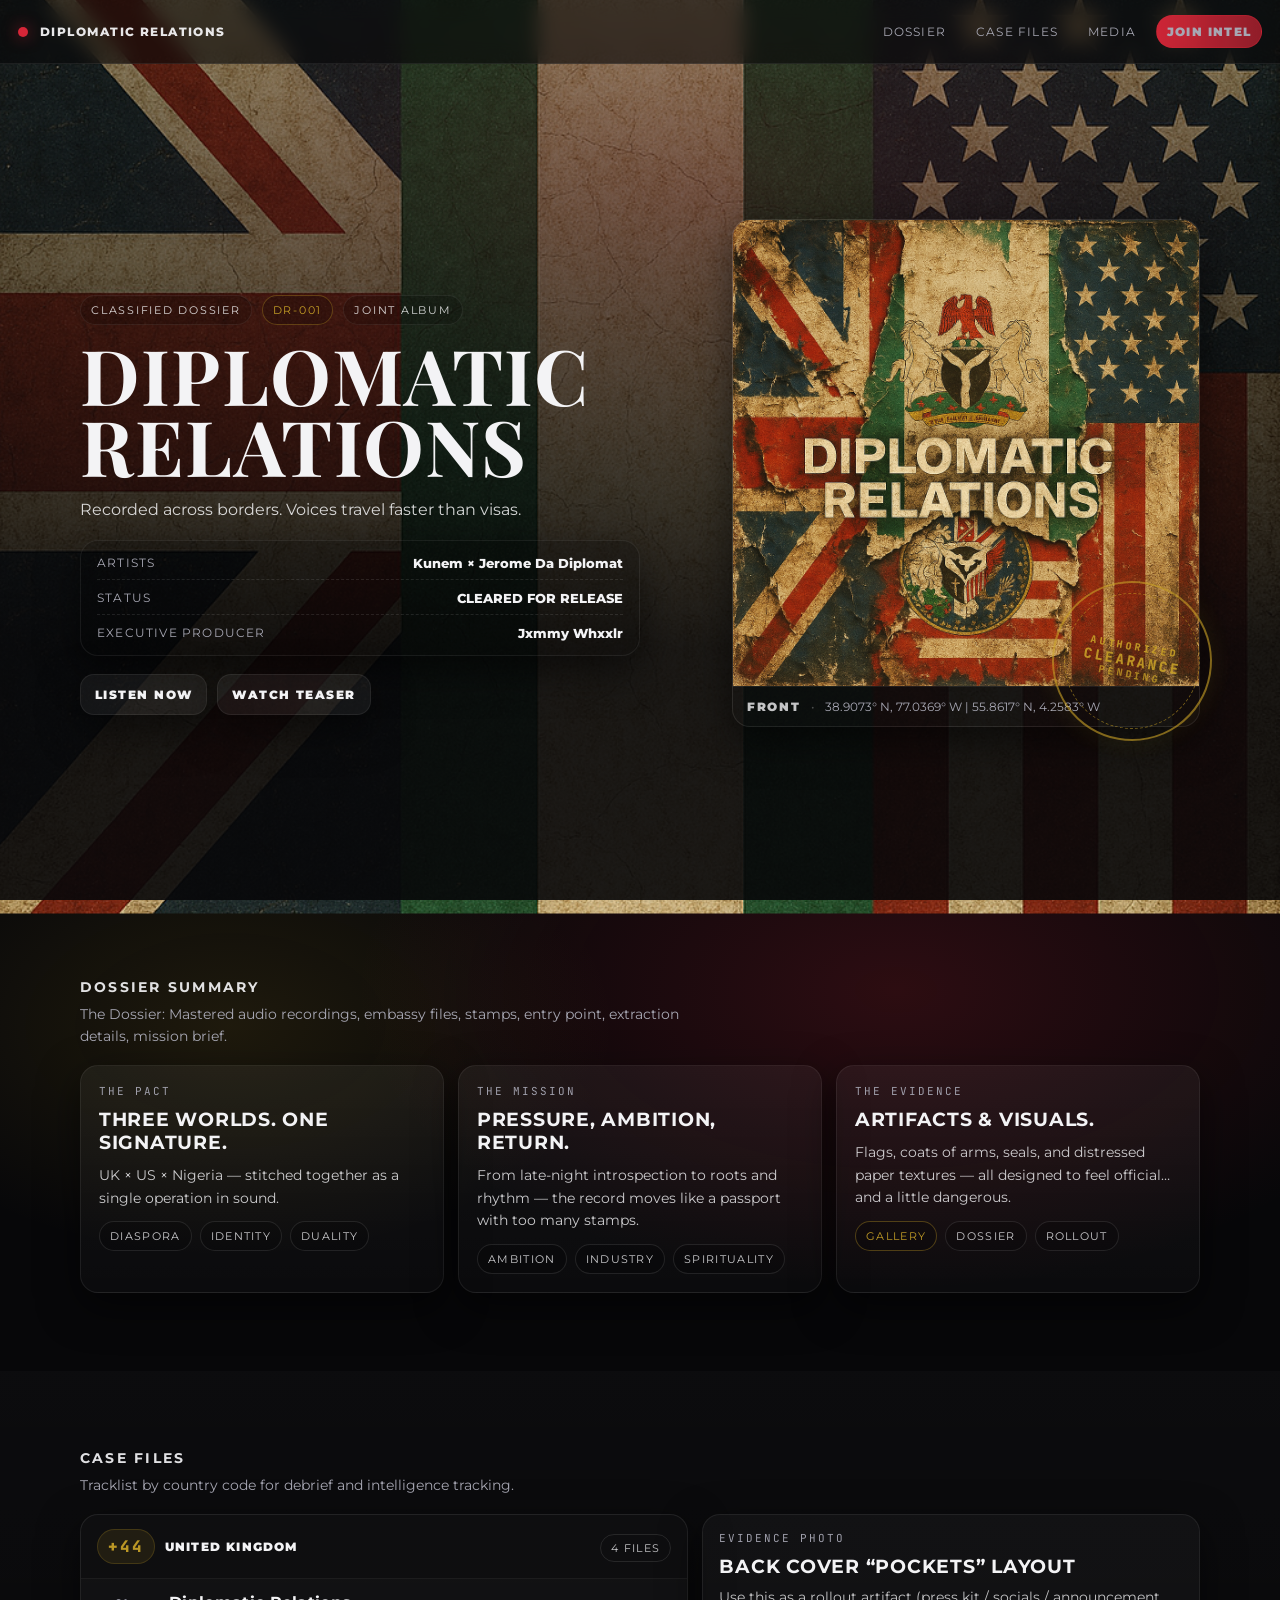
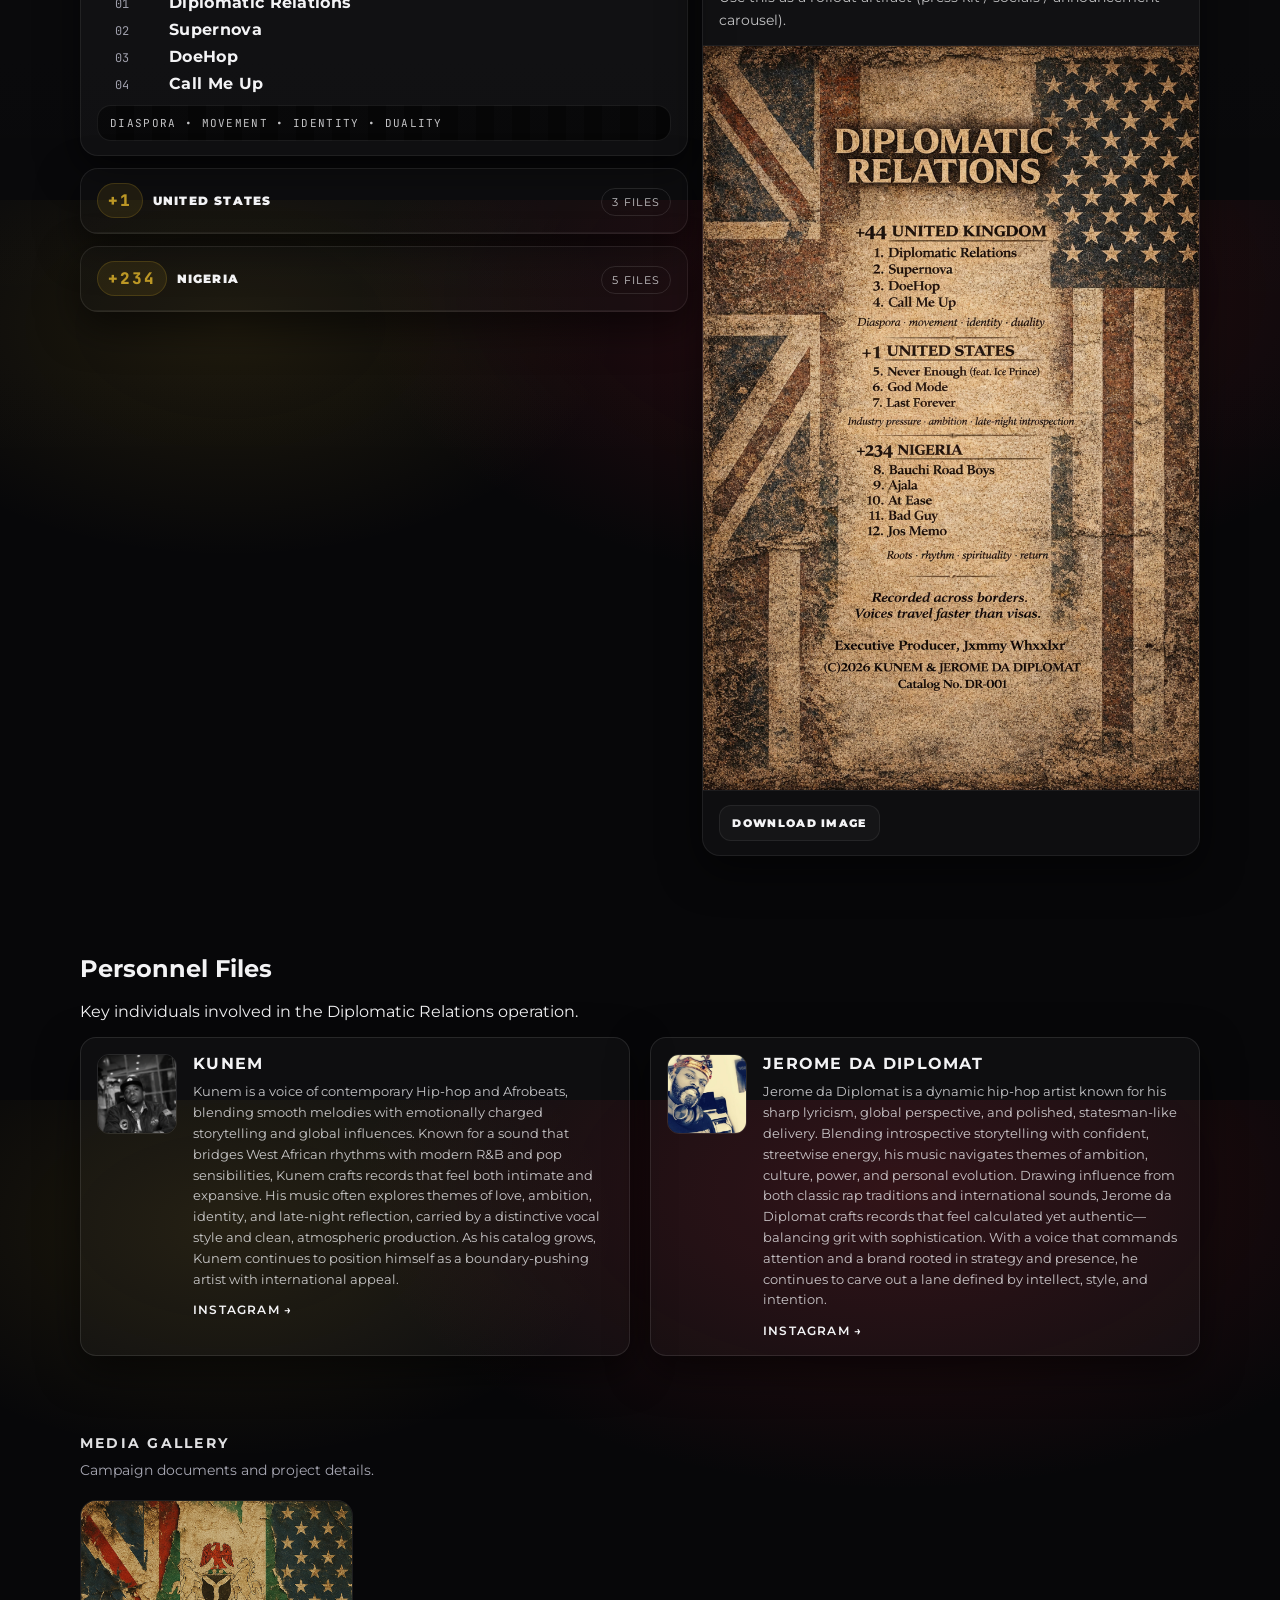
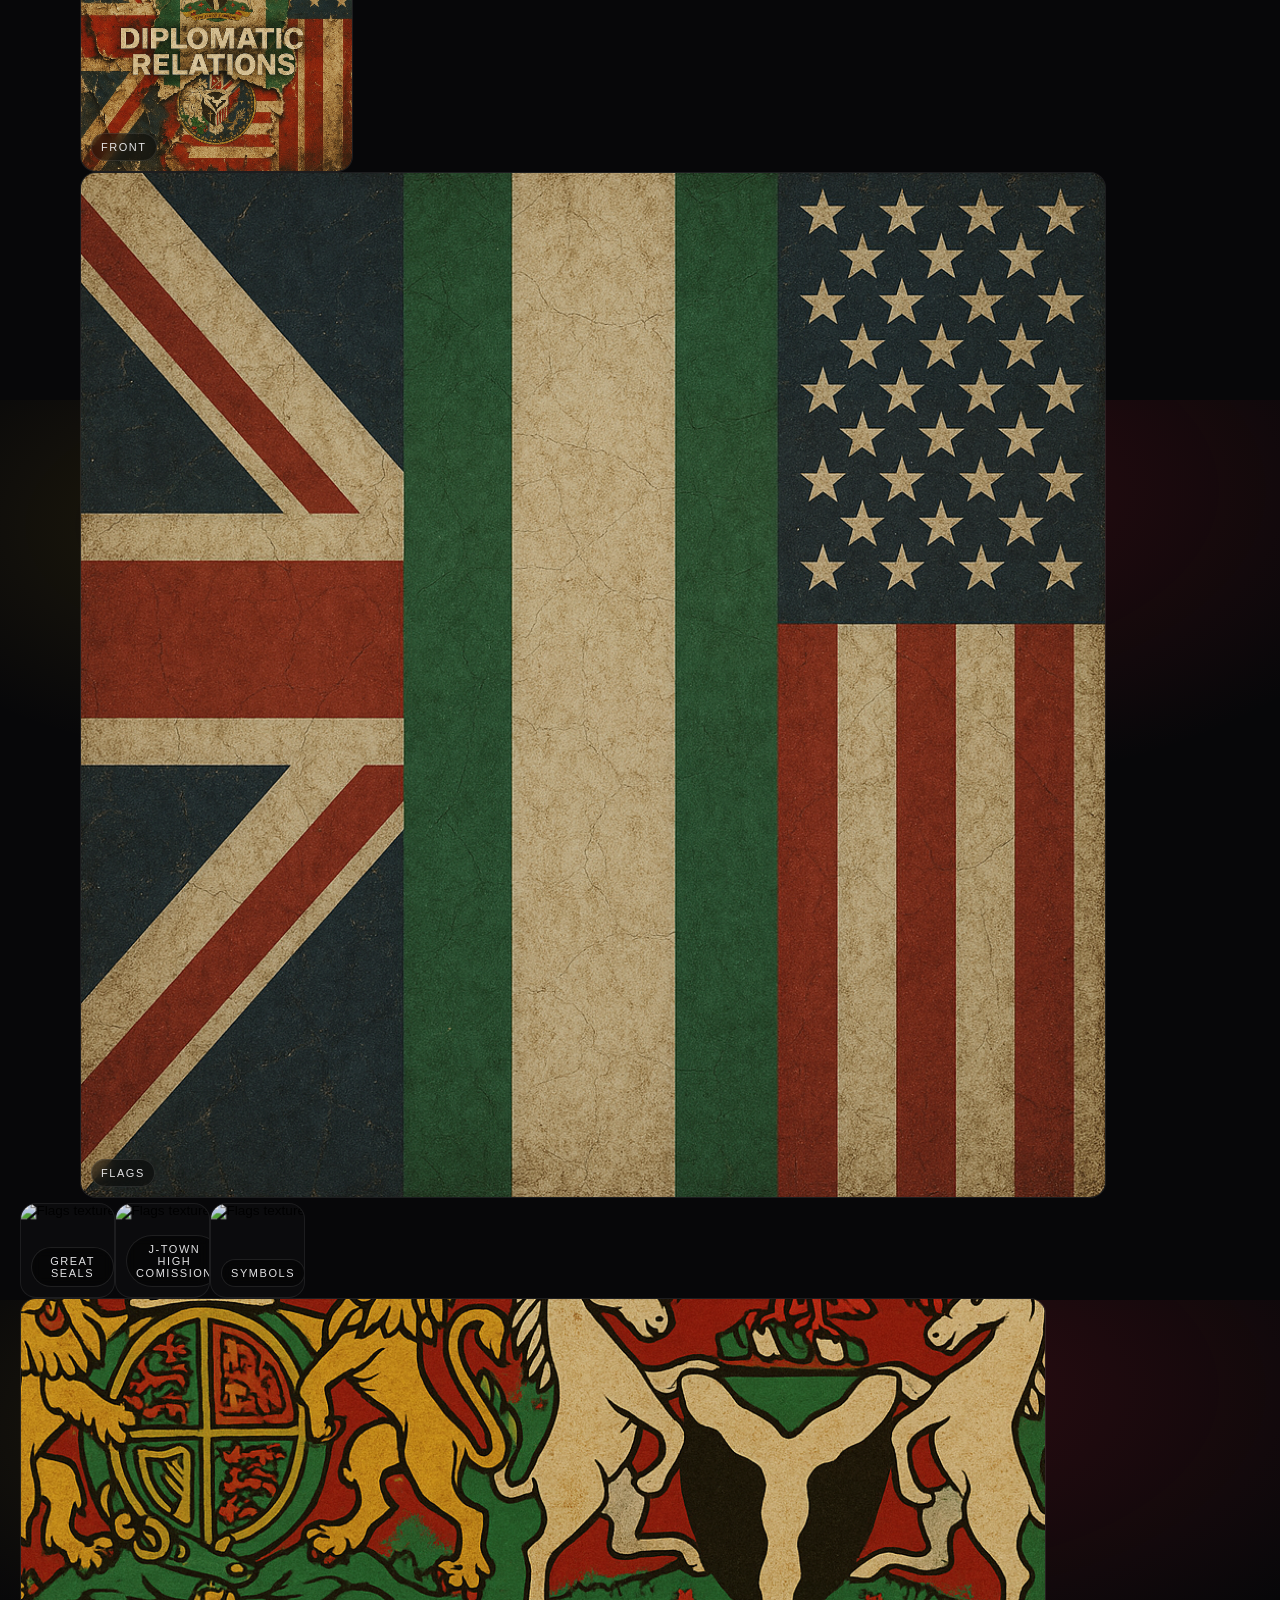
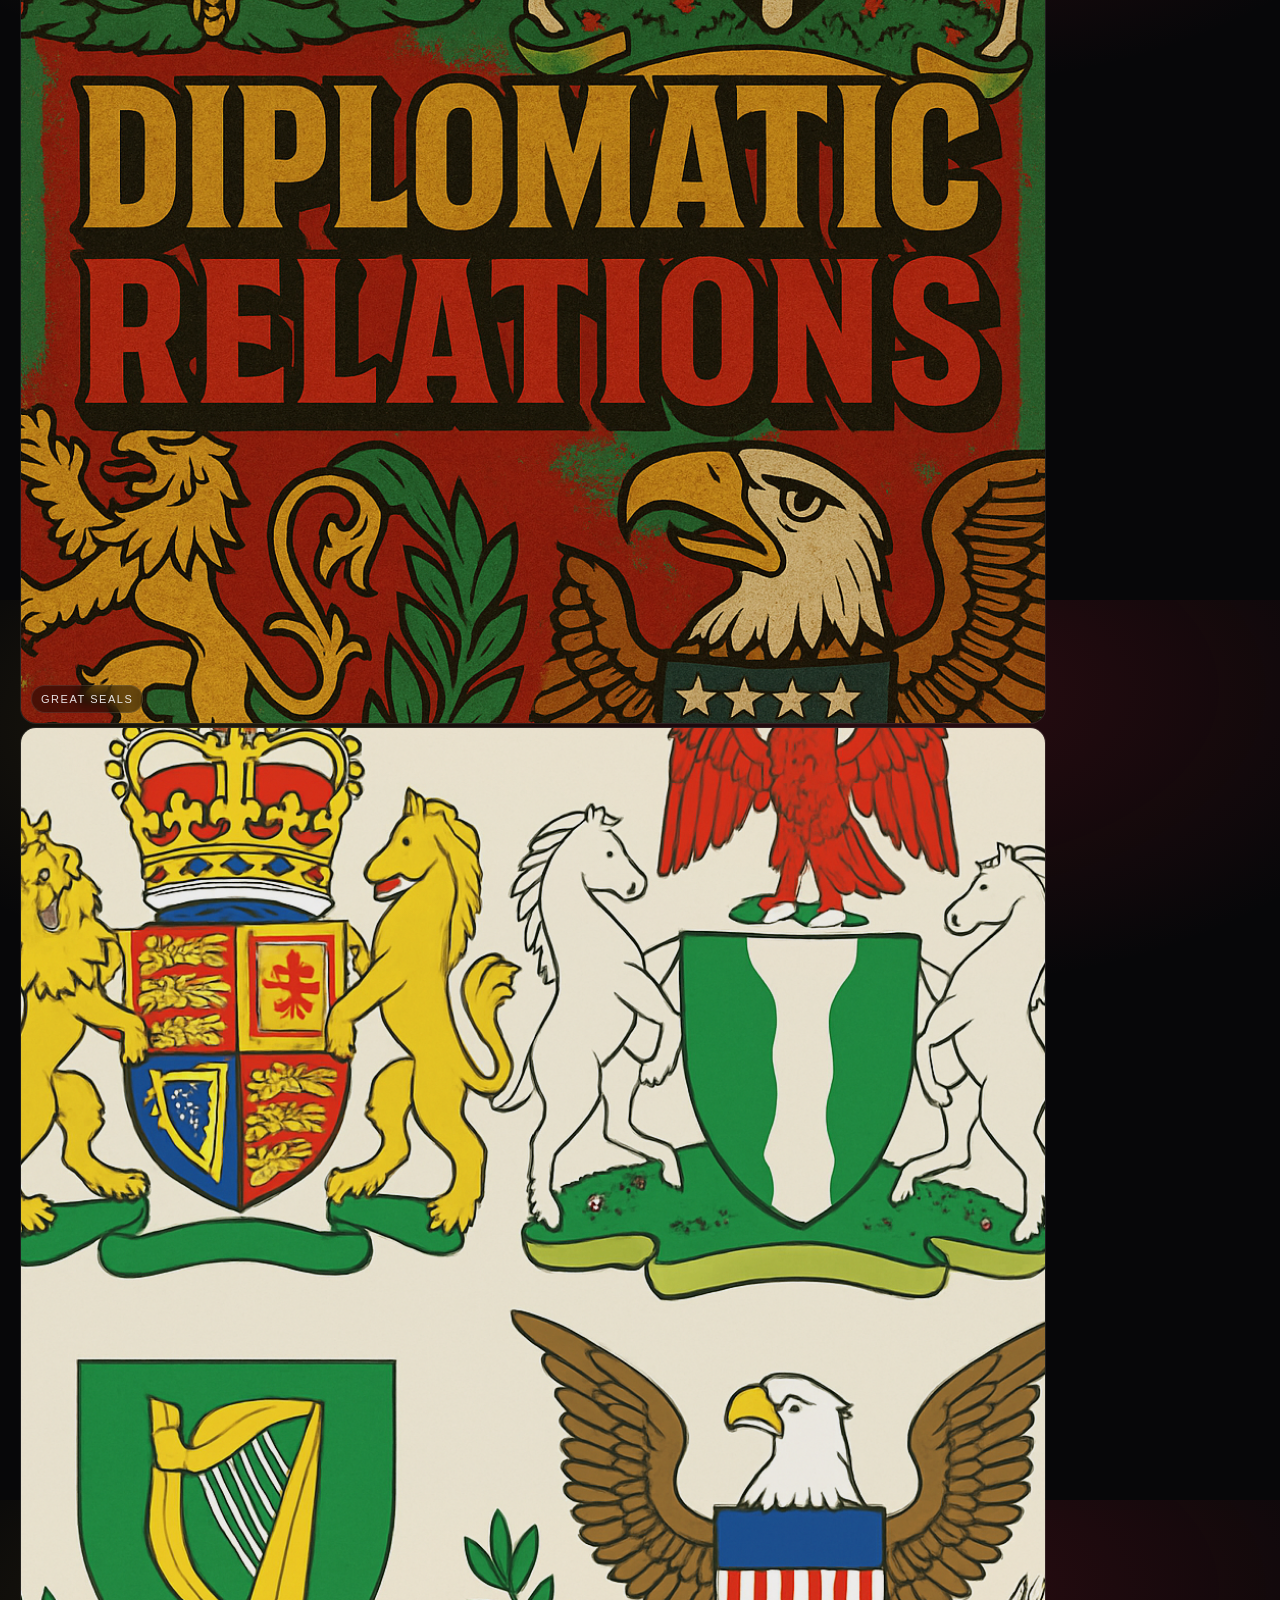
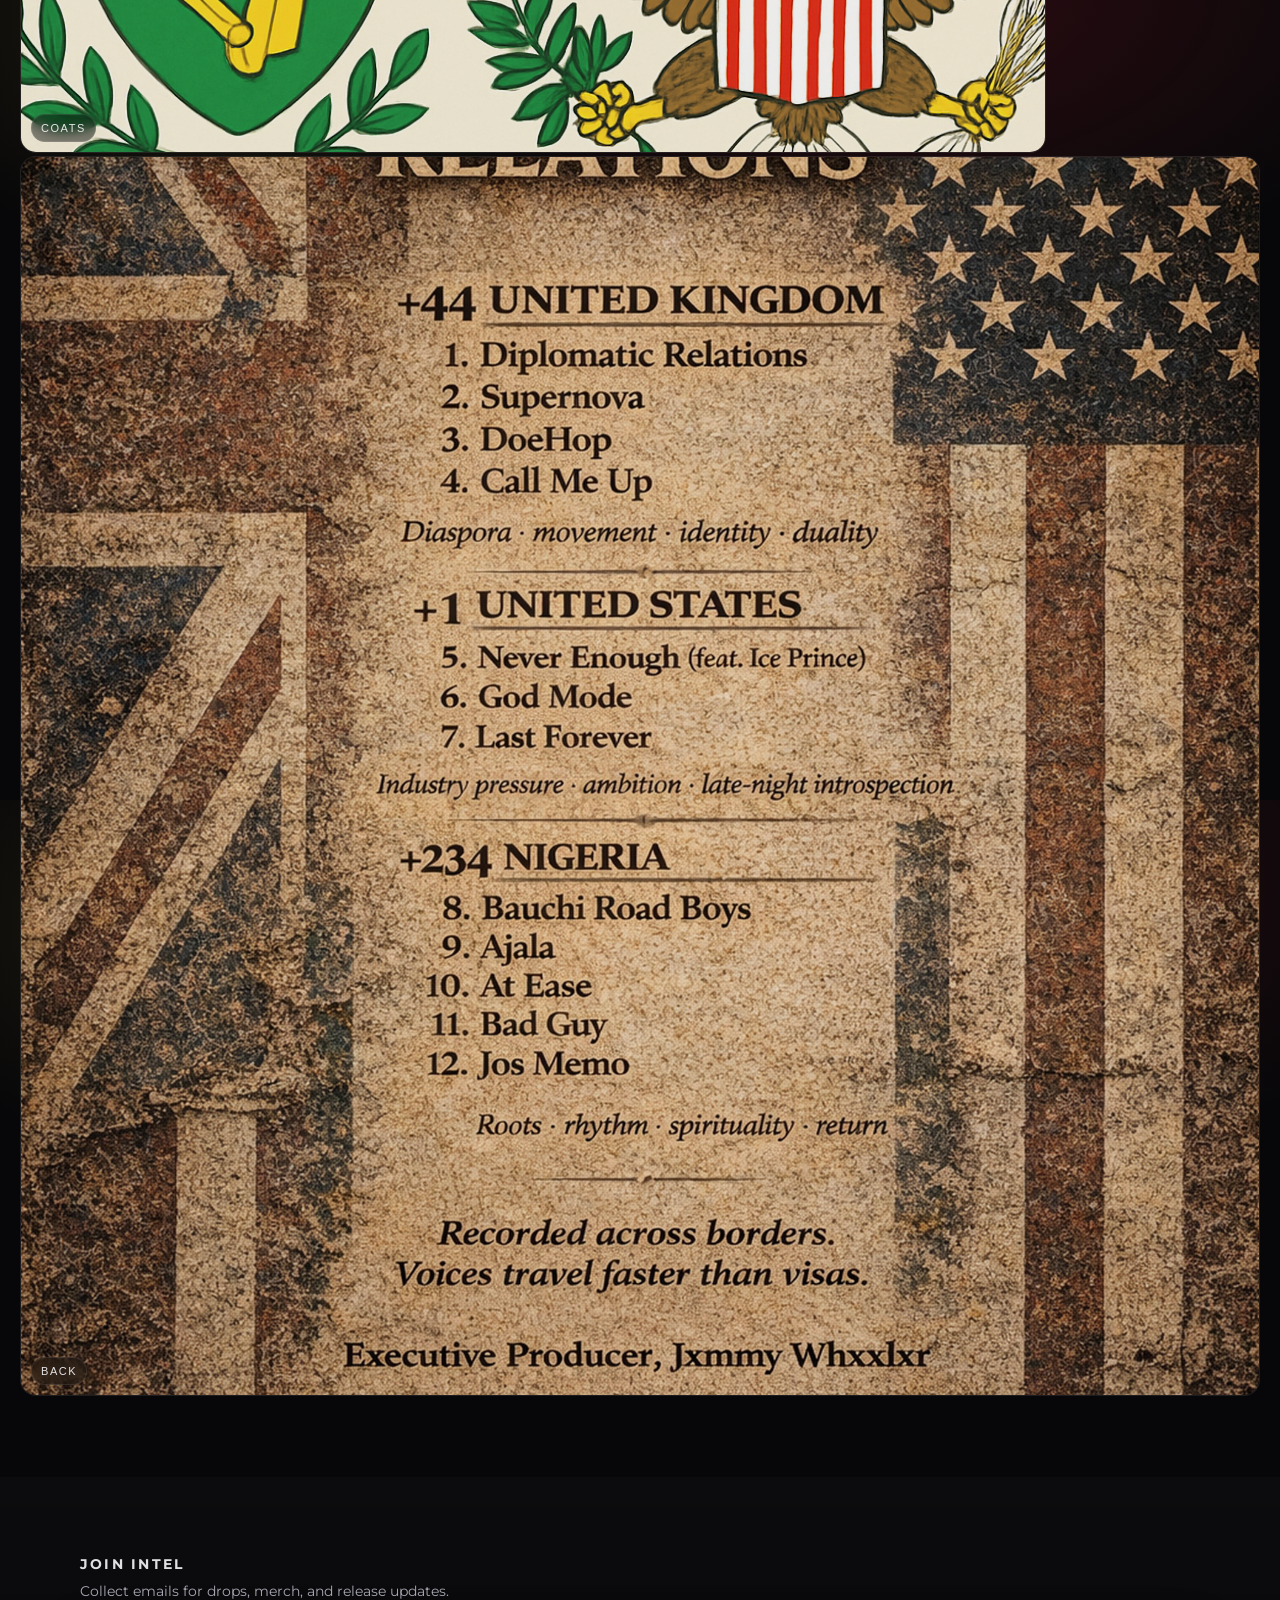
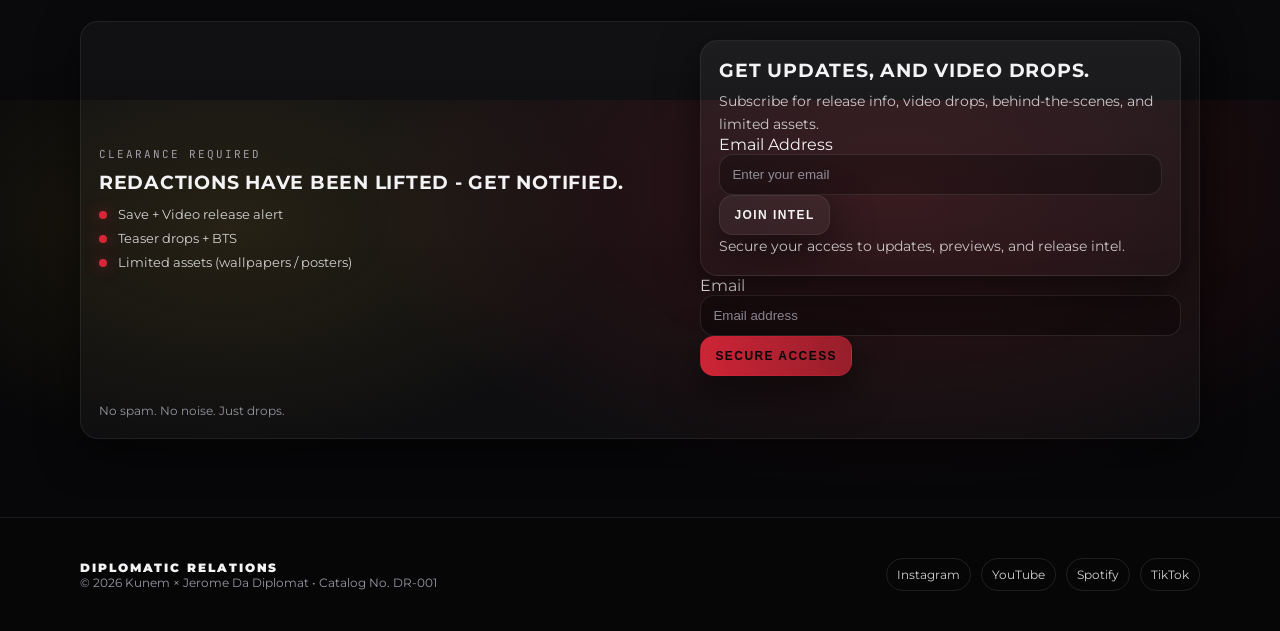
==== commit a365eacf: "Update index.html" ====
--- a/index.html
+++ b/index.html
@@ -331,7 +331,7 @@
               
             </p>
             <div class="intel__bullets">
-              <div><span class="dot"></span> Pre‑save + release date alert</div>
+              <div><span class="dot"></span> Save + Video release alert</div>
               <div><span class="dot"></span> Teaser drops + BTS</div>
               <div><span class="dot"></span> Limited assets (wallpapers / posters)</div>
             </div>
@@ -340,9 +340,9 @@
           <div id="mc_embed_shell">
       <div class="panel signup">
   <div>
-    <h3>Get updates, drops, and redactions lifted.</h3>
+    <h3>Get updates, and video drops.</h3>
     <p style="margin:0;color:rgba(243,243,245,.80);line-height:1.6">
-      Subscribe for release info, teaser drops, behind-the-scenes, and limited assets.
+      Subscribe for release info, video drops, behind-the-scenes, and limited assets.
     </p>
   </div>
 
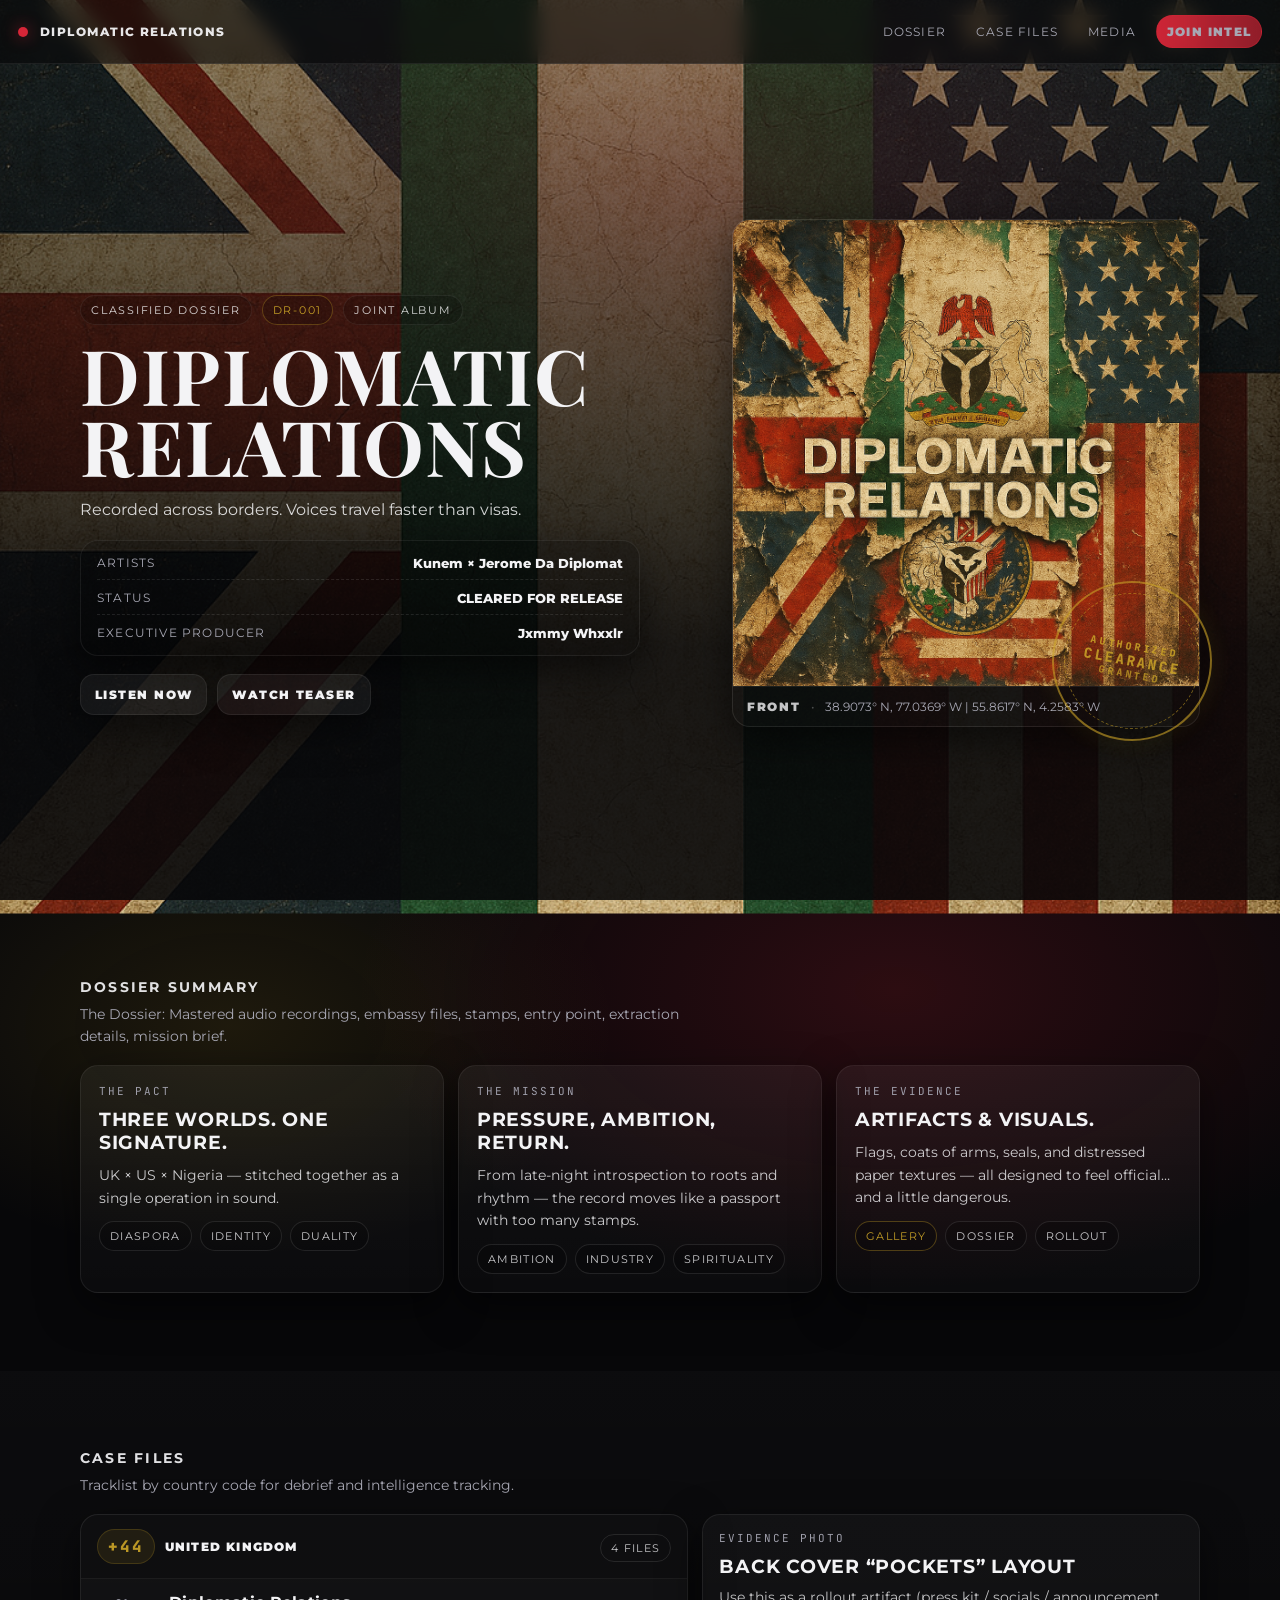
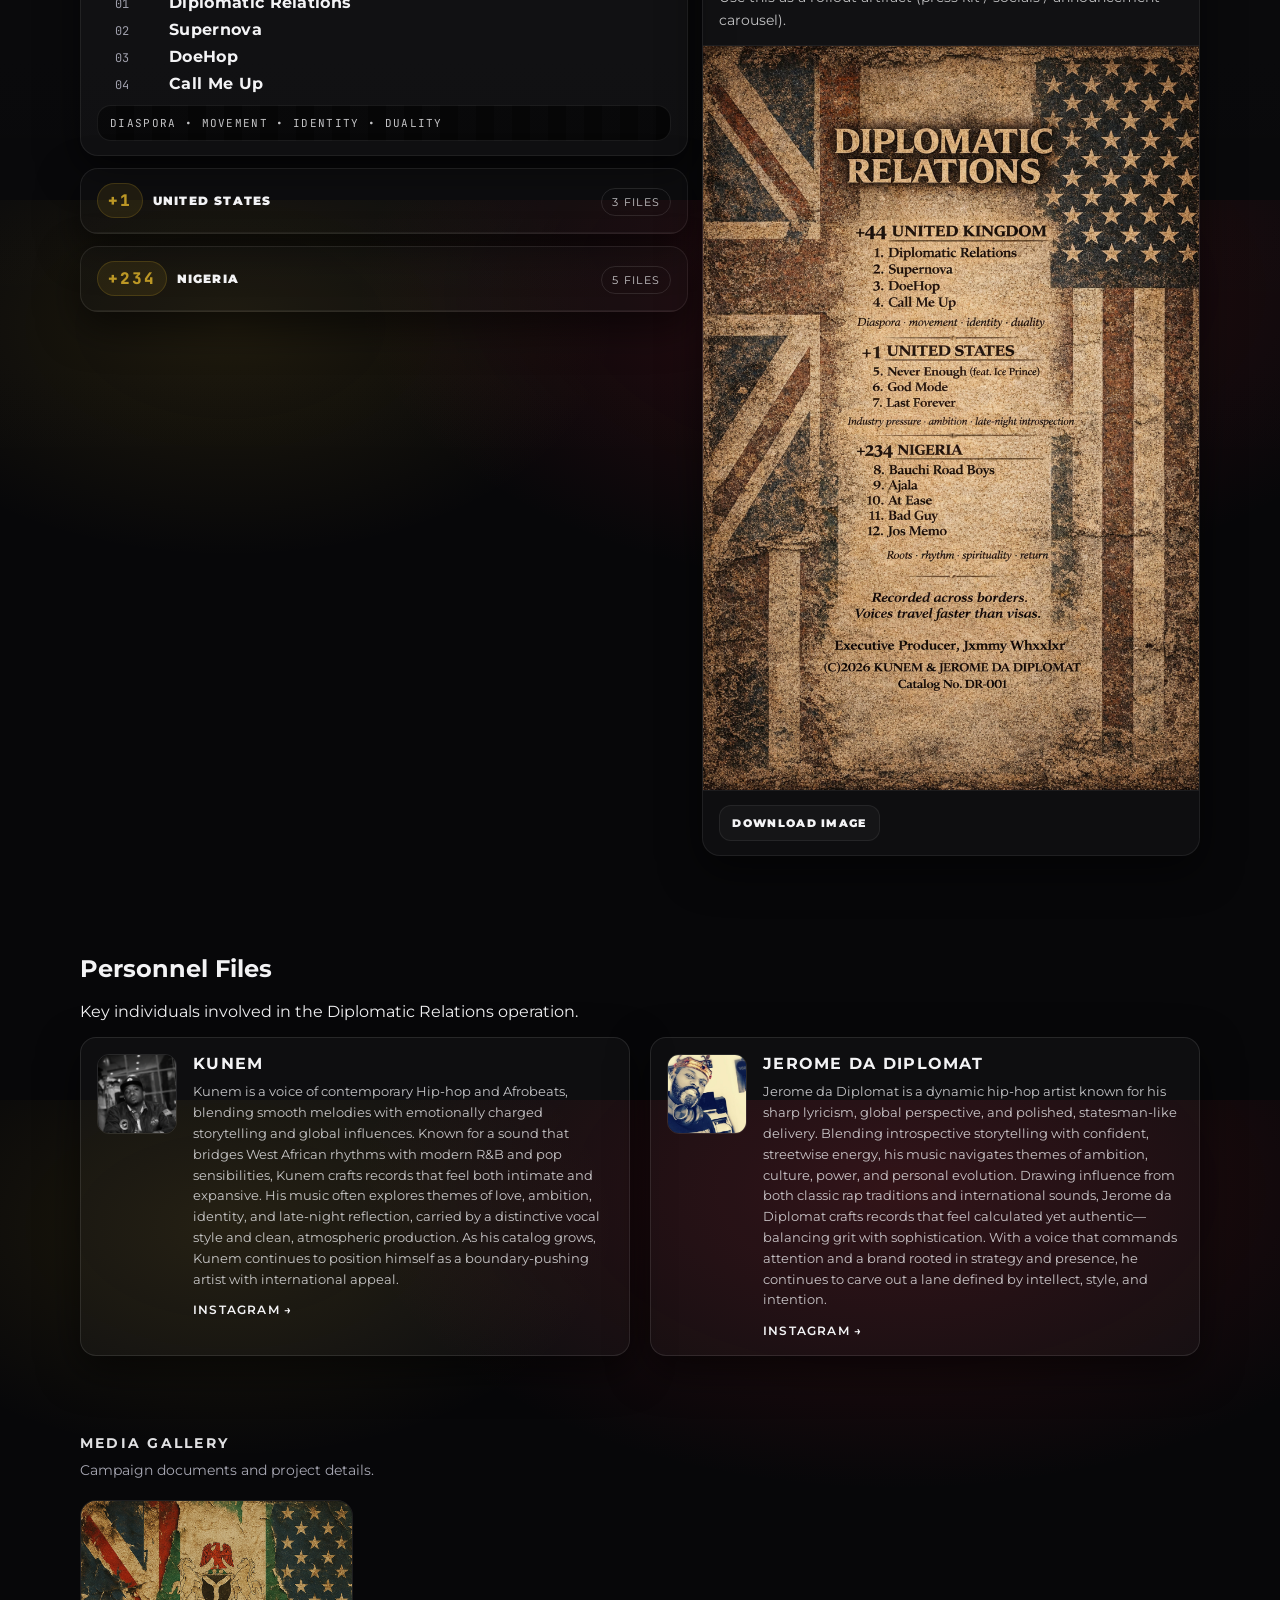
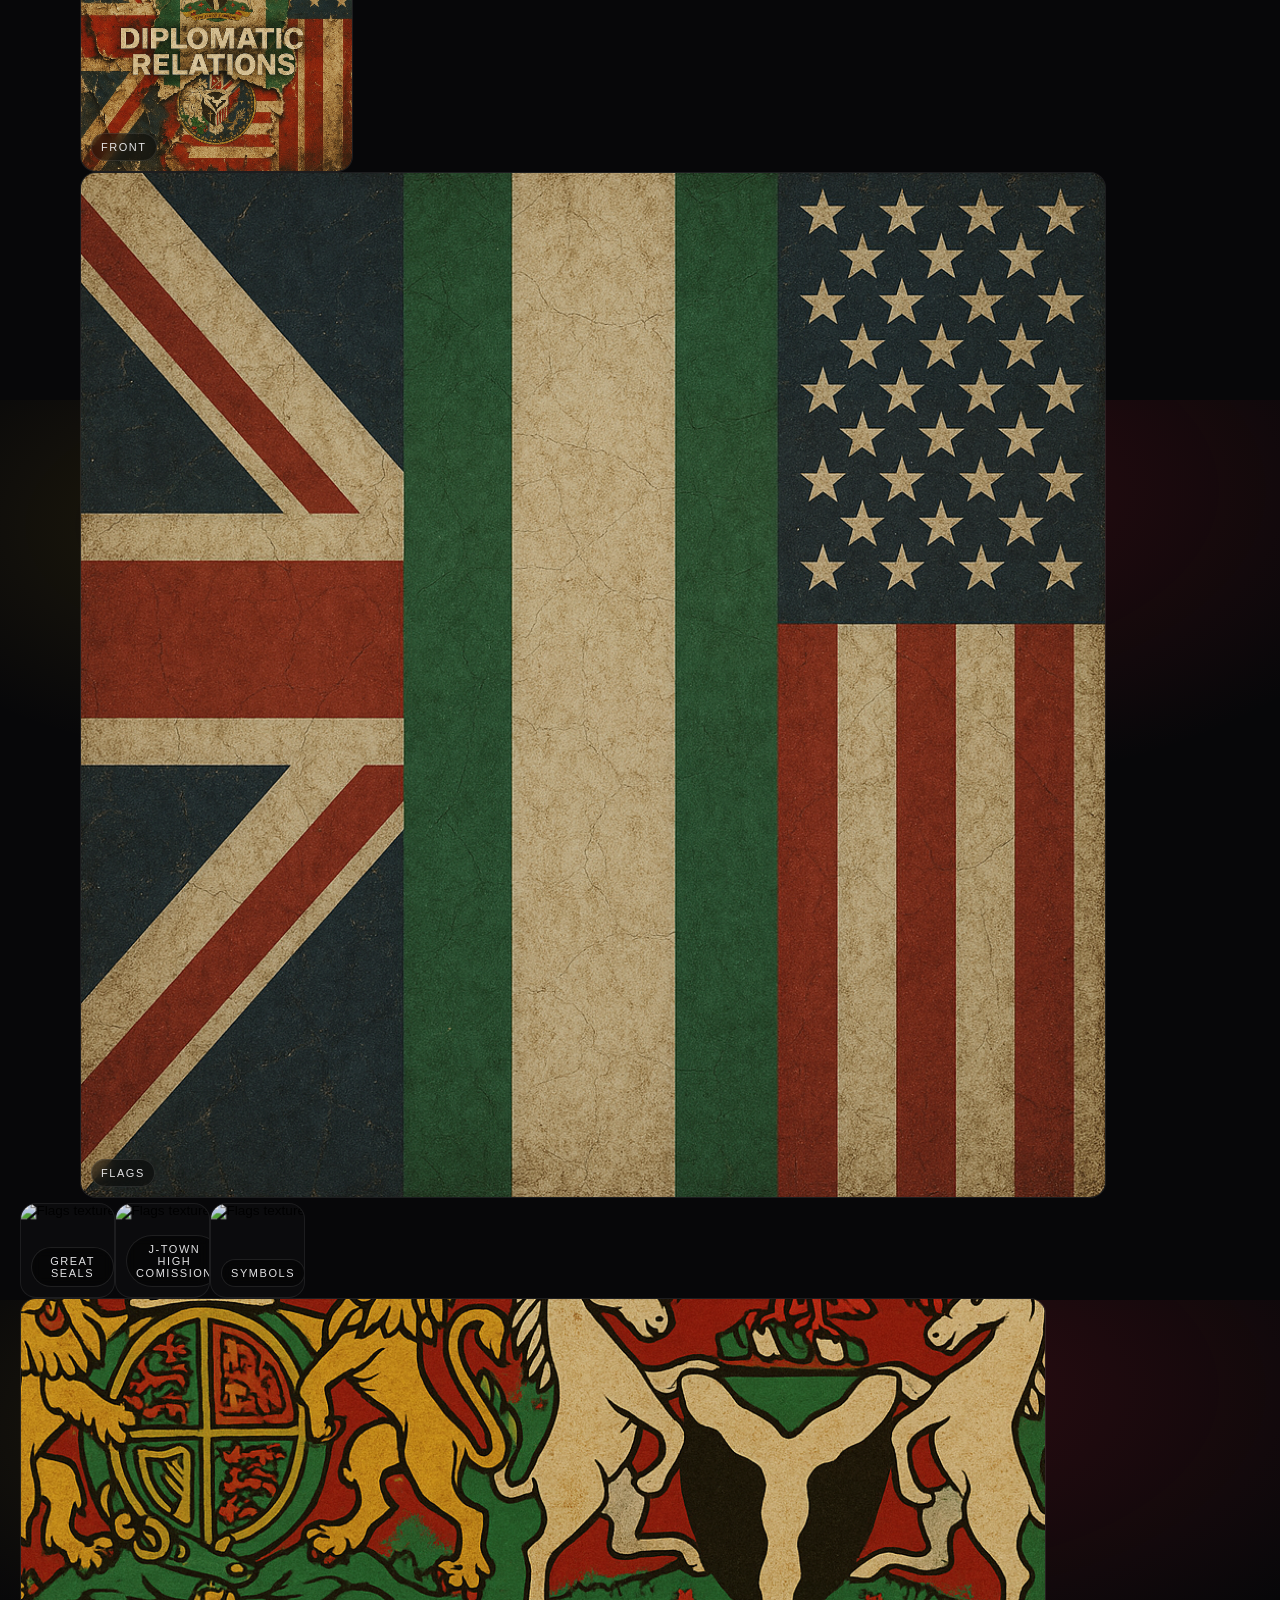
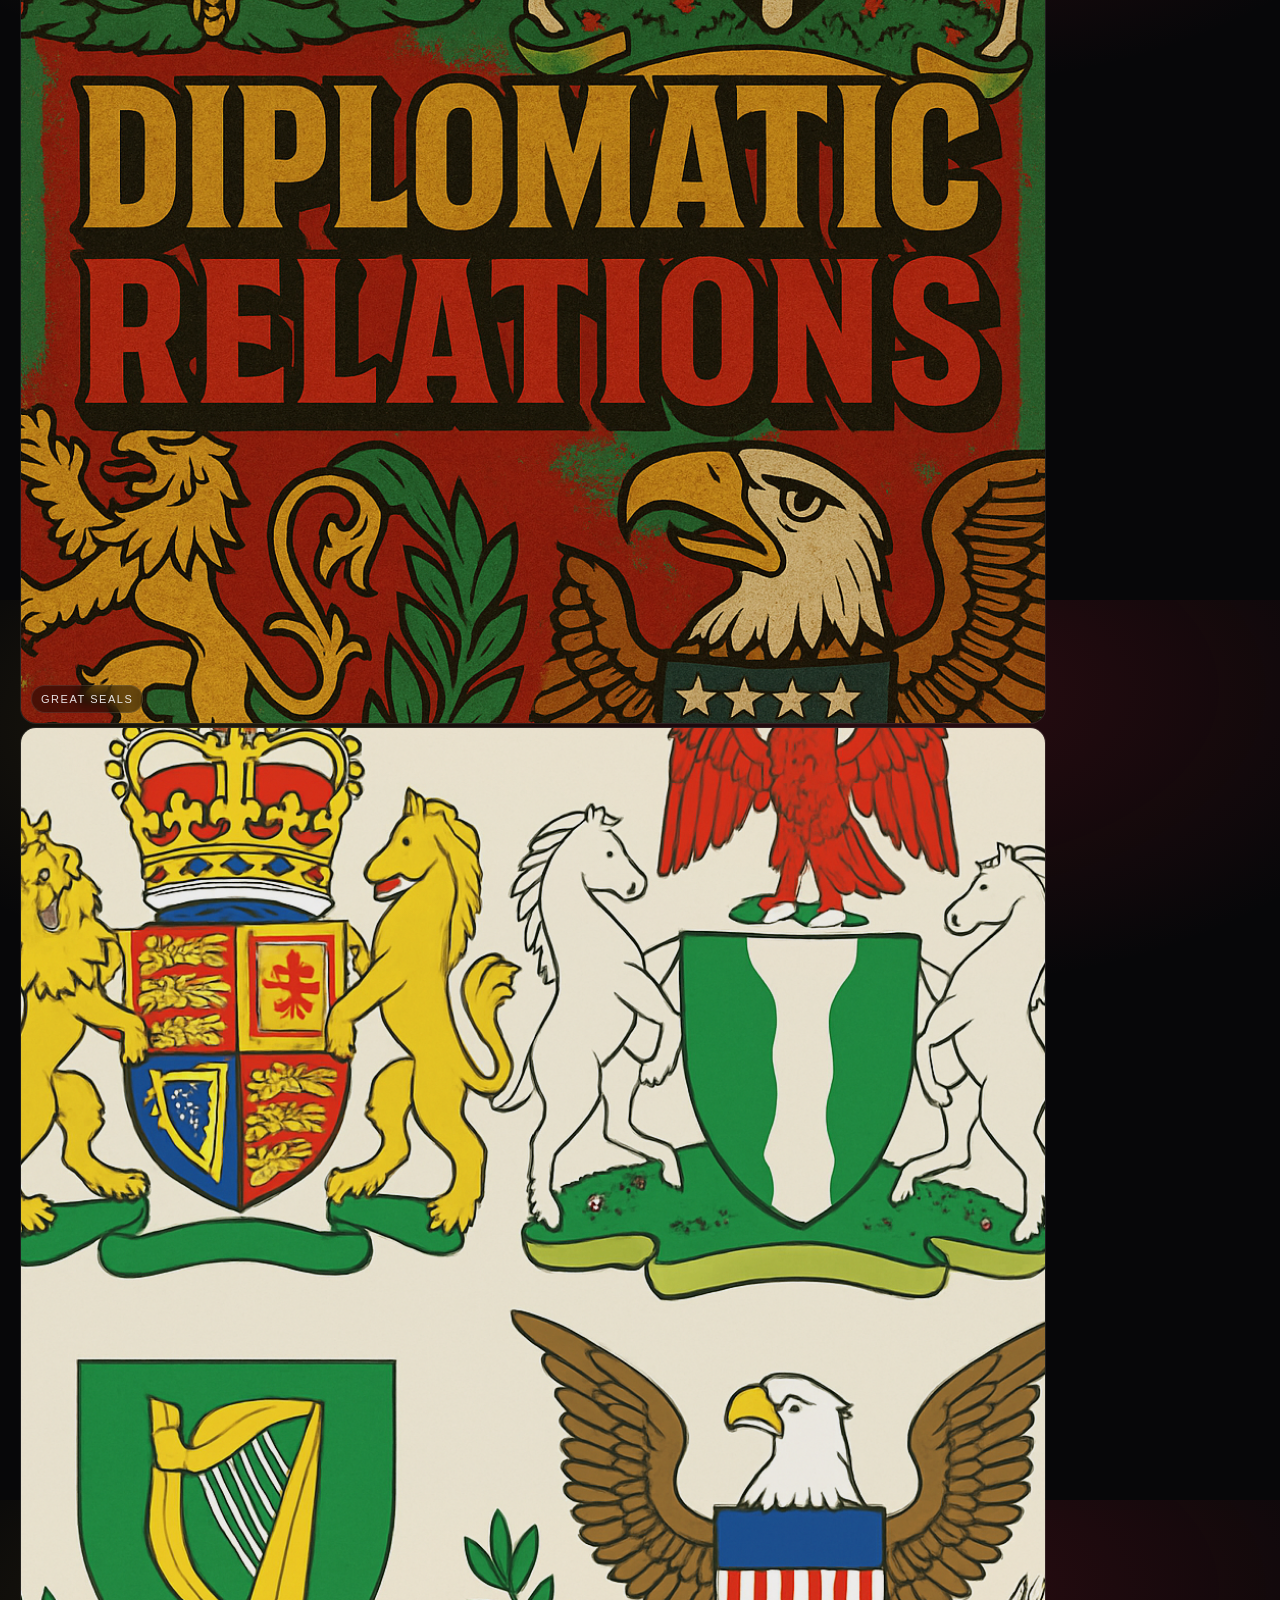
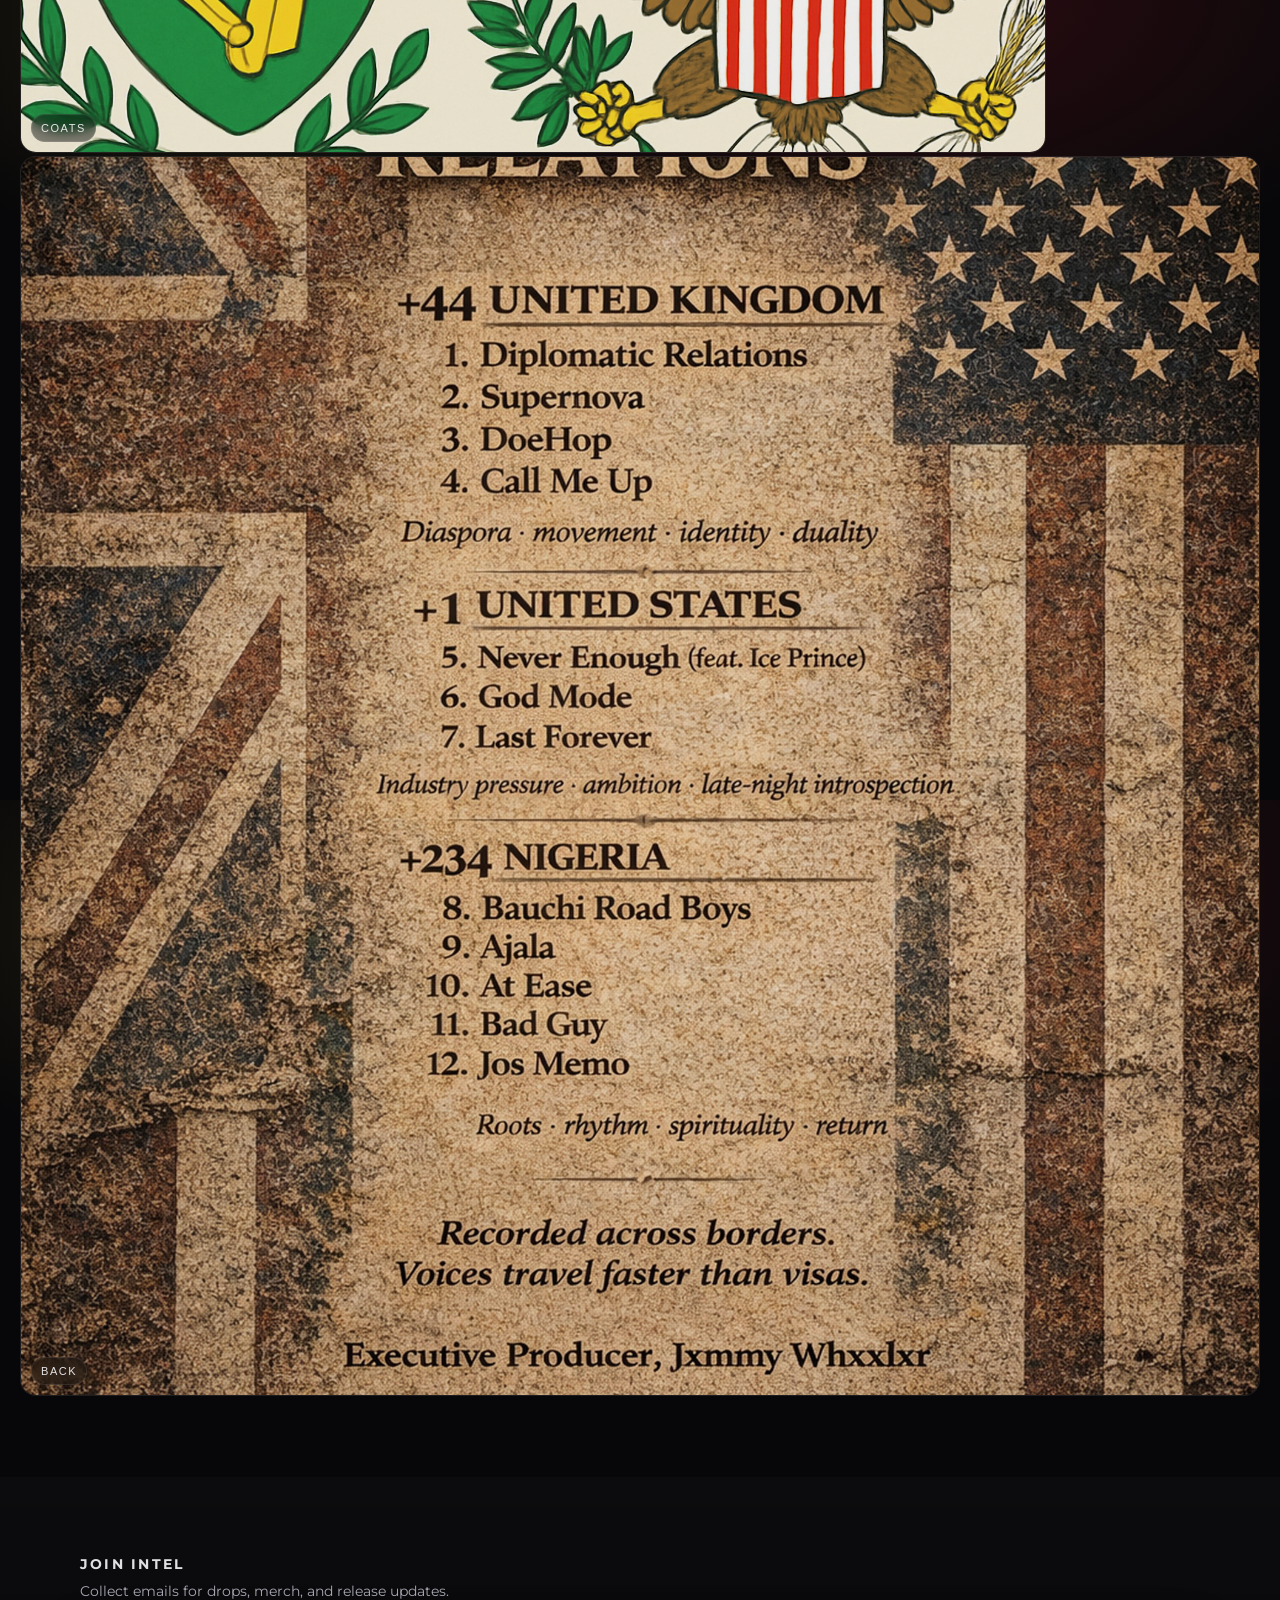
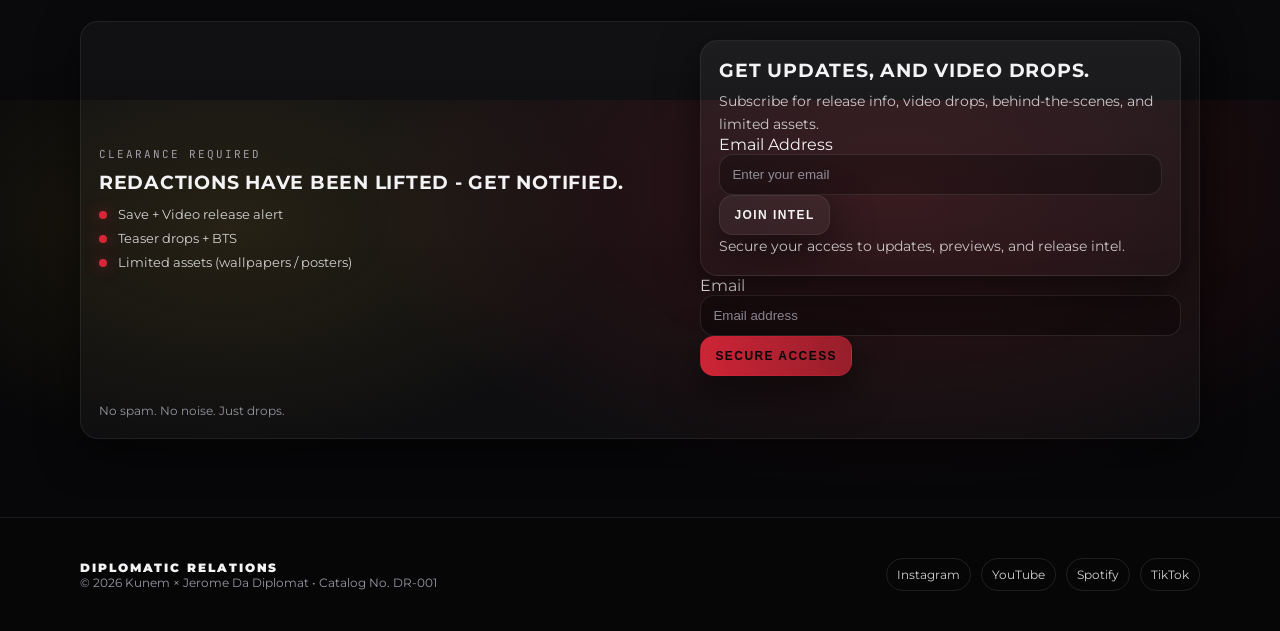
==== commit 2080c006: "Update index.html" ====
--- a/index.html
+++ b/index.html
@@ -81,7 +81,7 @@
             <div class="stamp__text">
               <div class="stamp__top">AUTHORIZED</div>
               <div class="stamp__mid">CLEARANCE</div>
-              <div class="stamp__bot">PENDING</div>
+              <div class="stamp__bot">GRANTED</div>
             </div>
           </div>
         </aside>
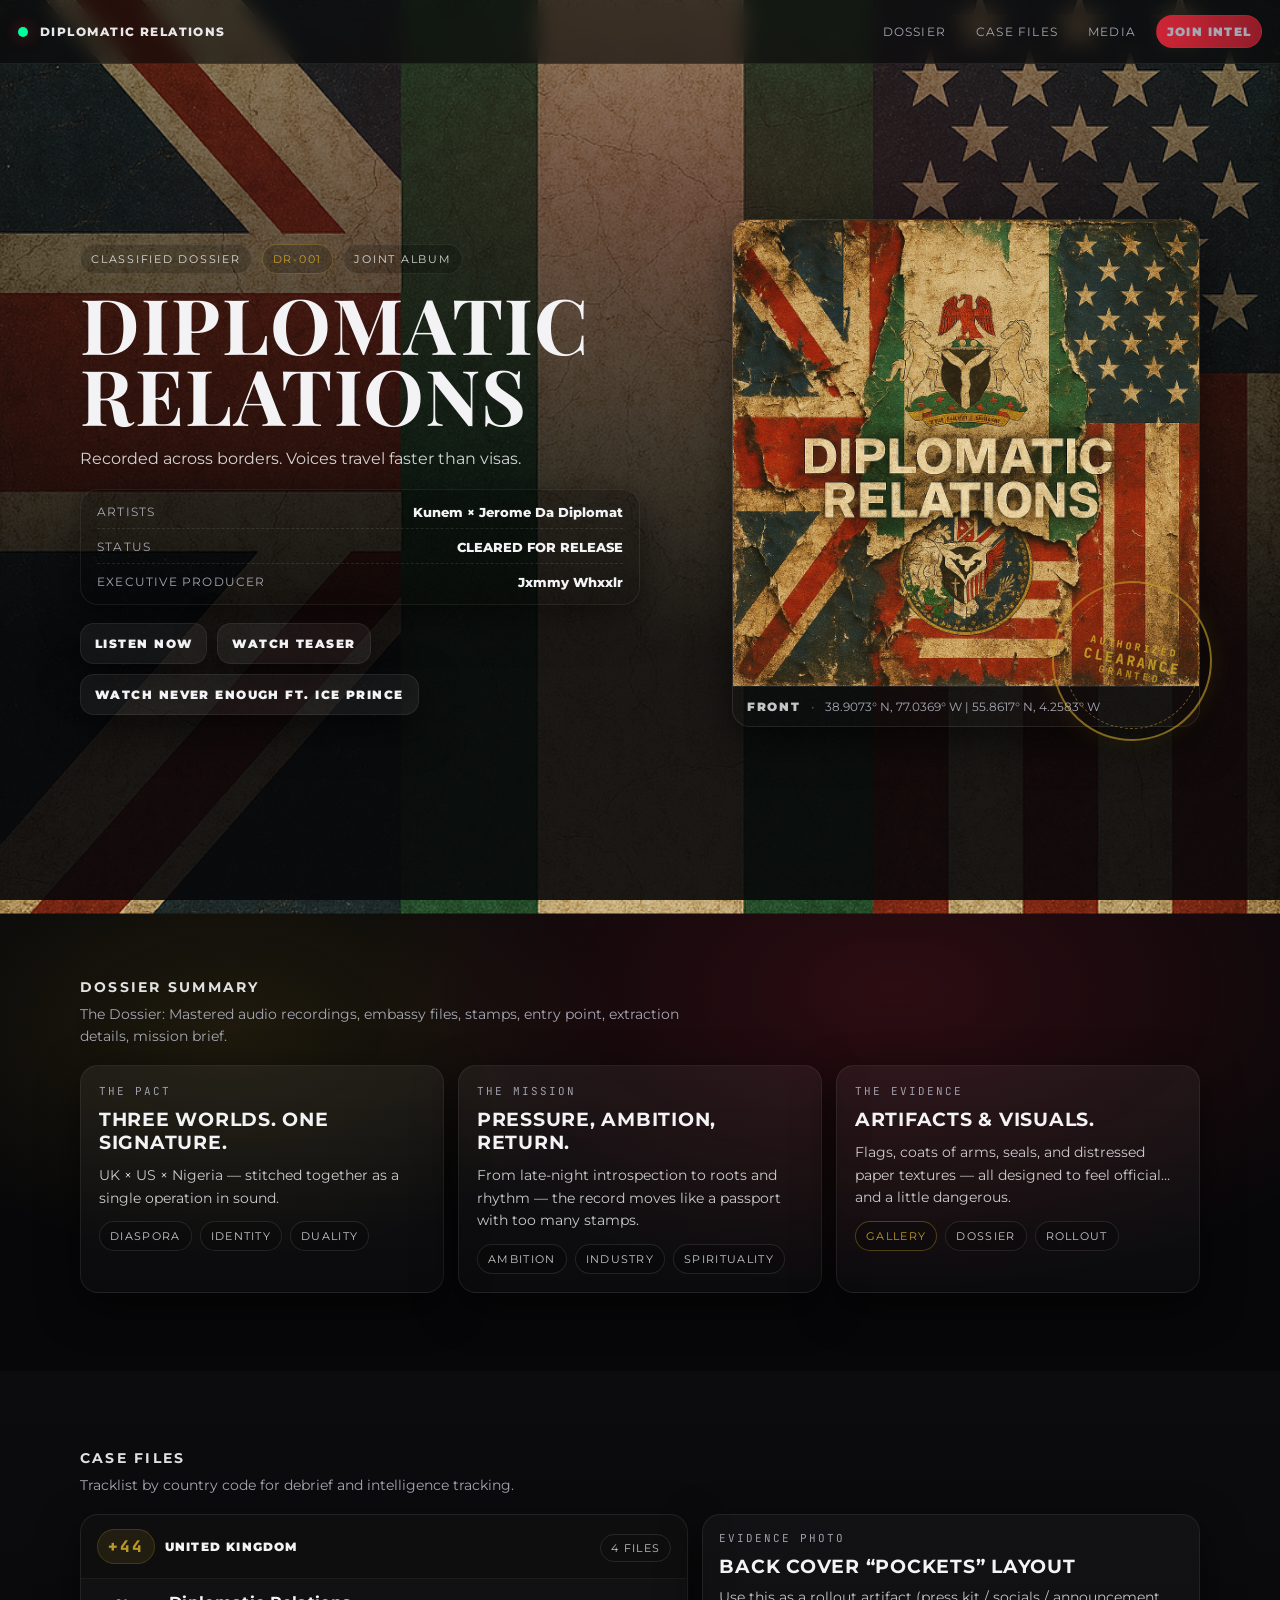
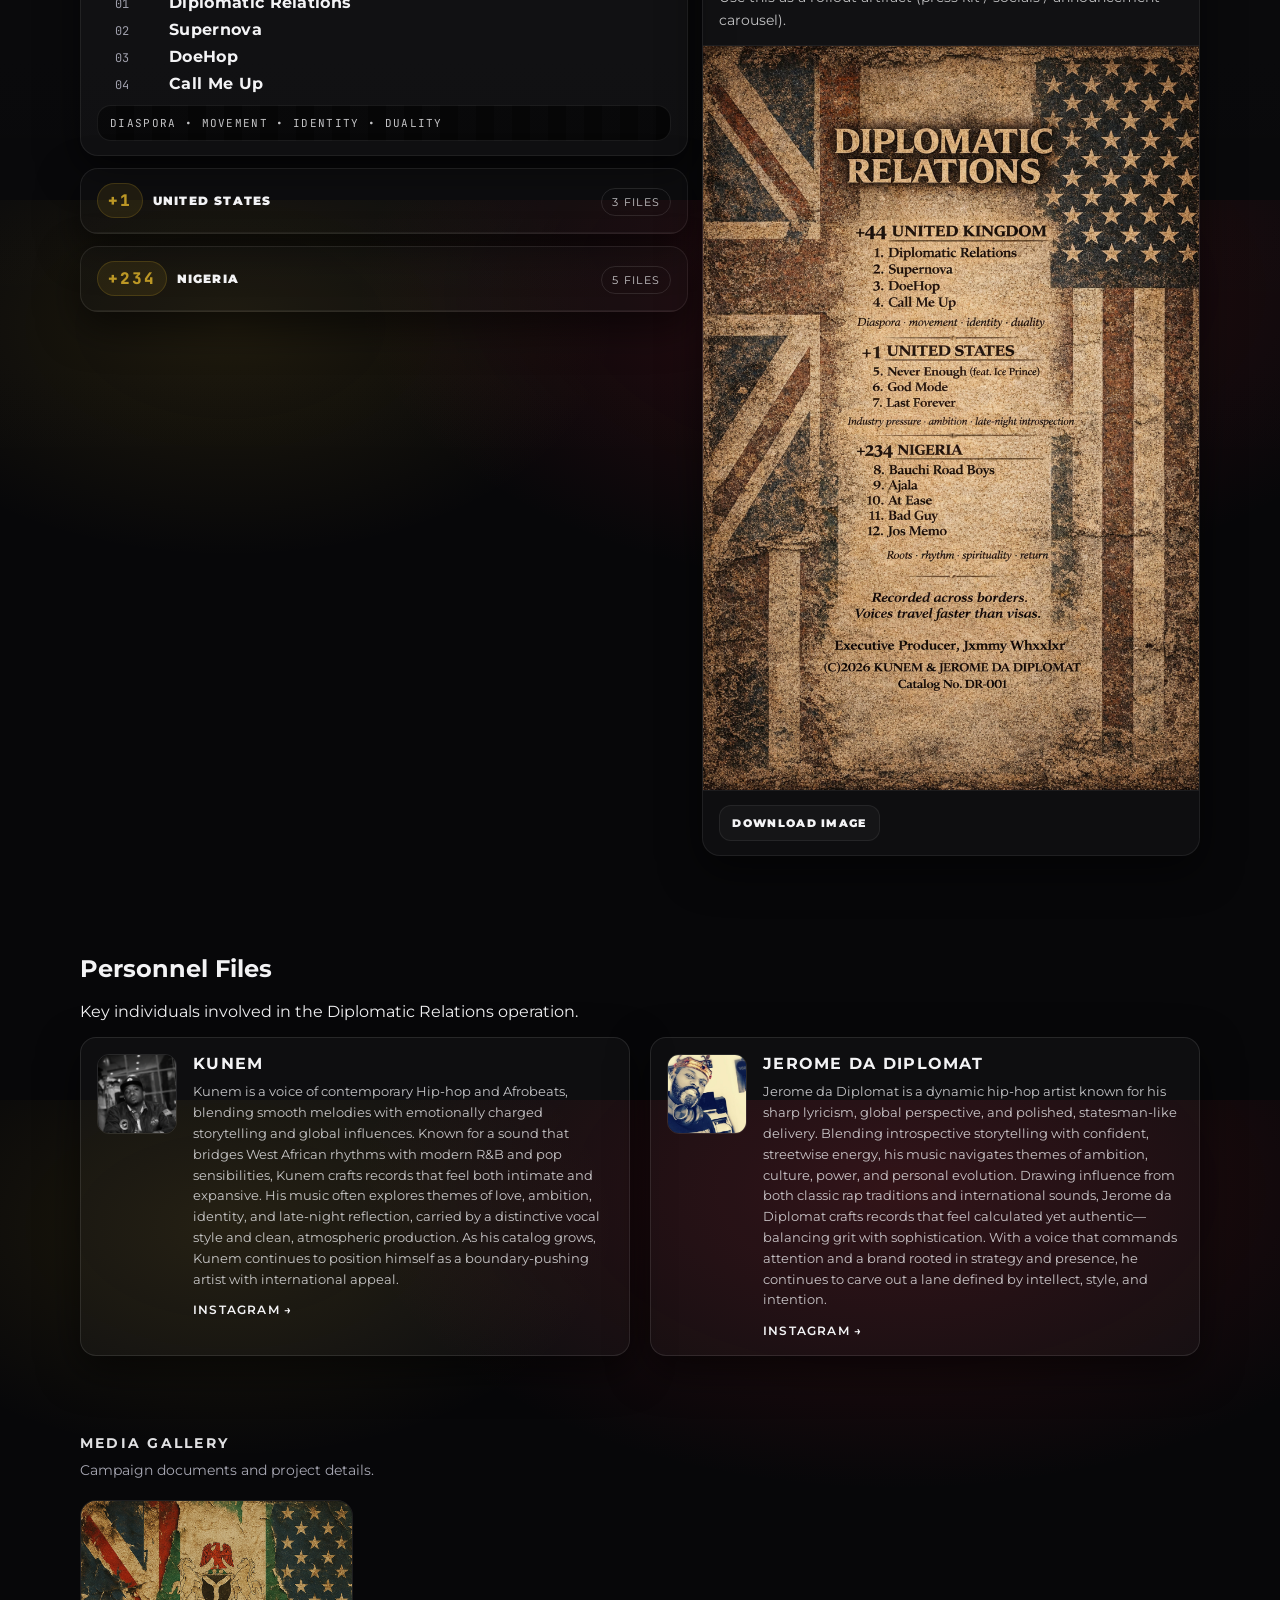
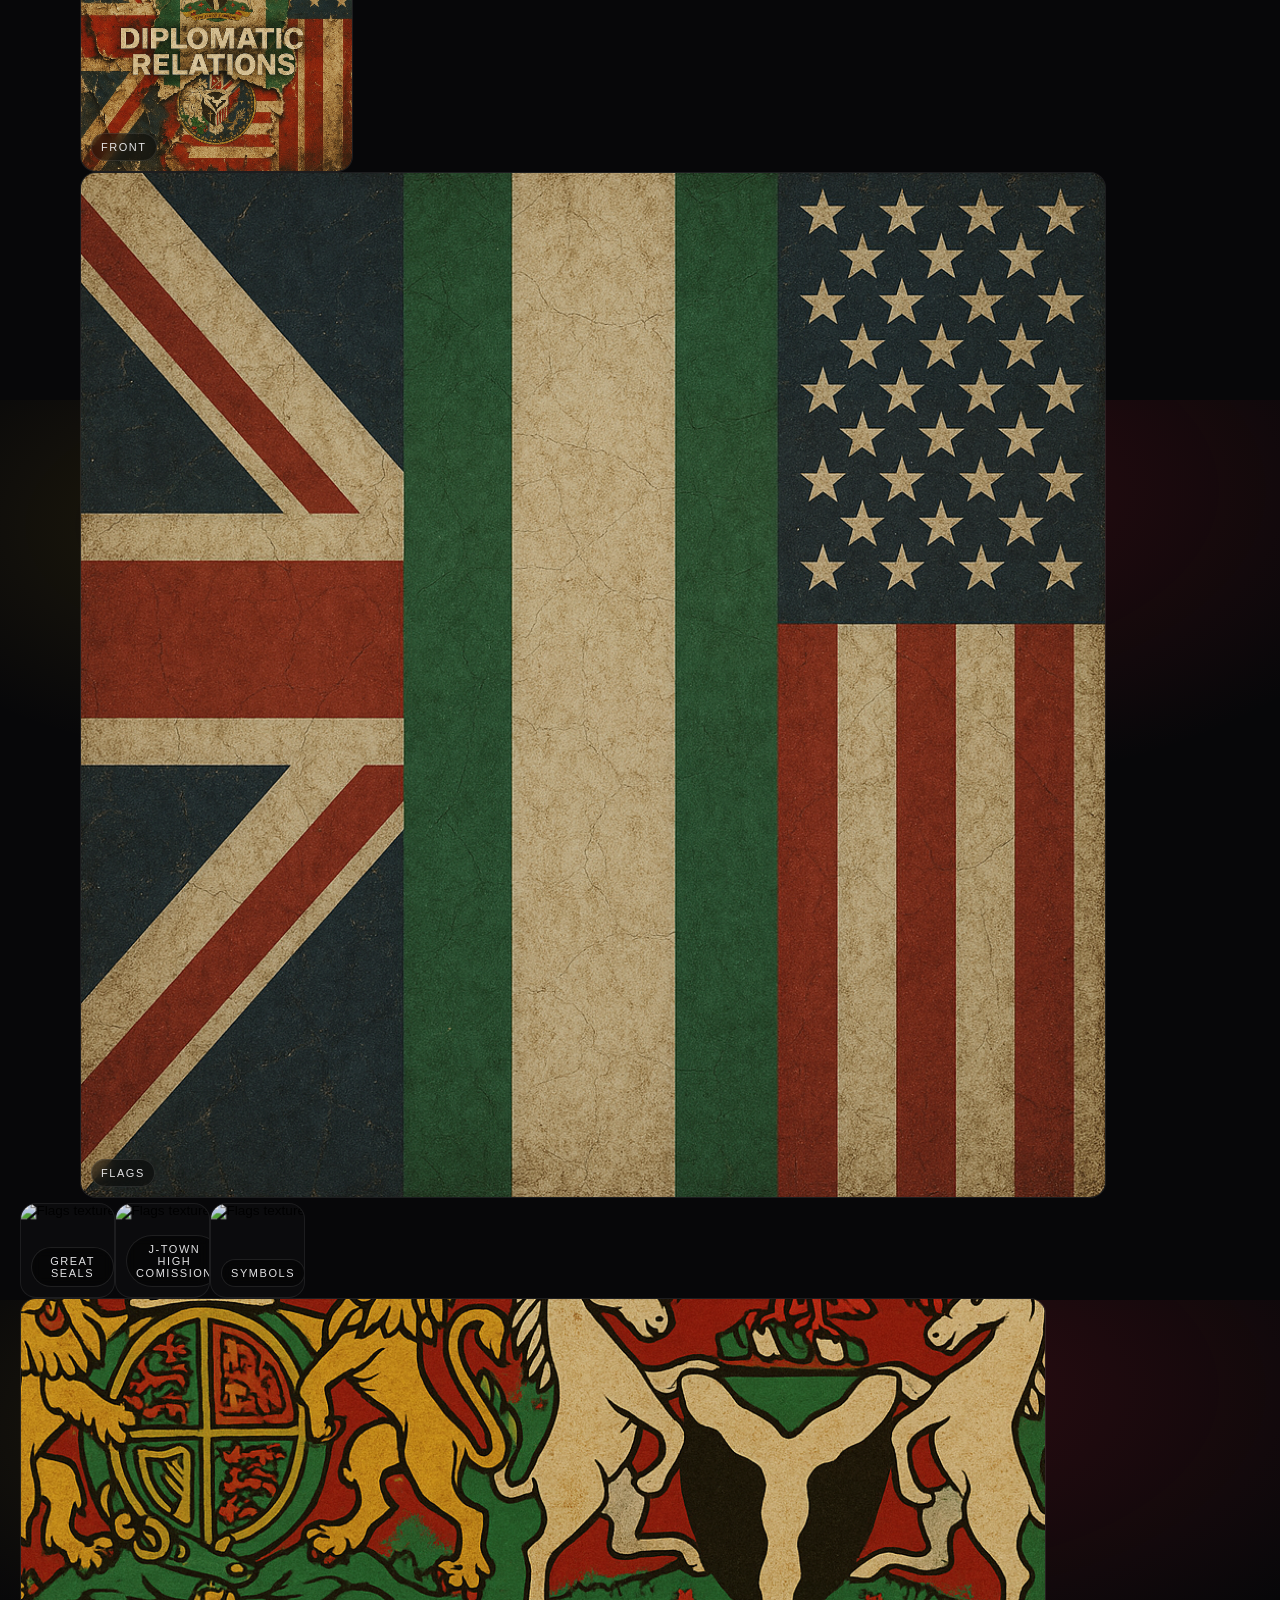
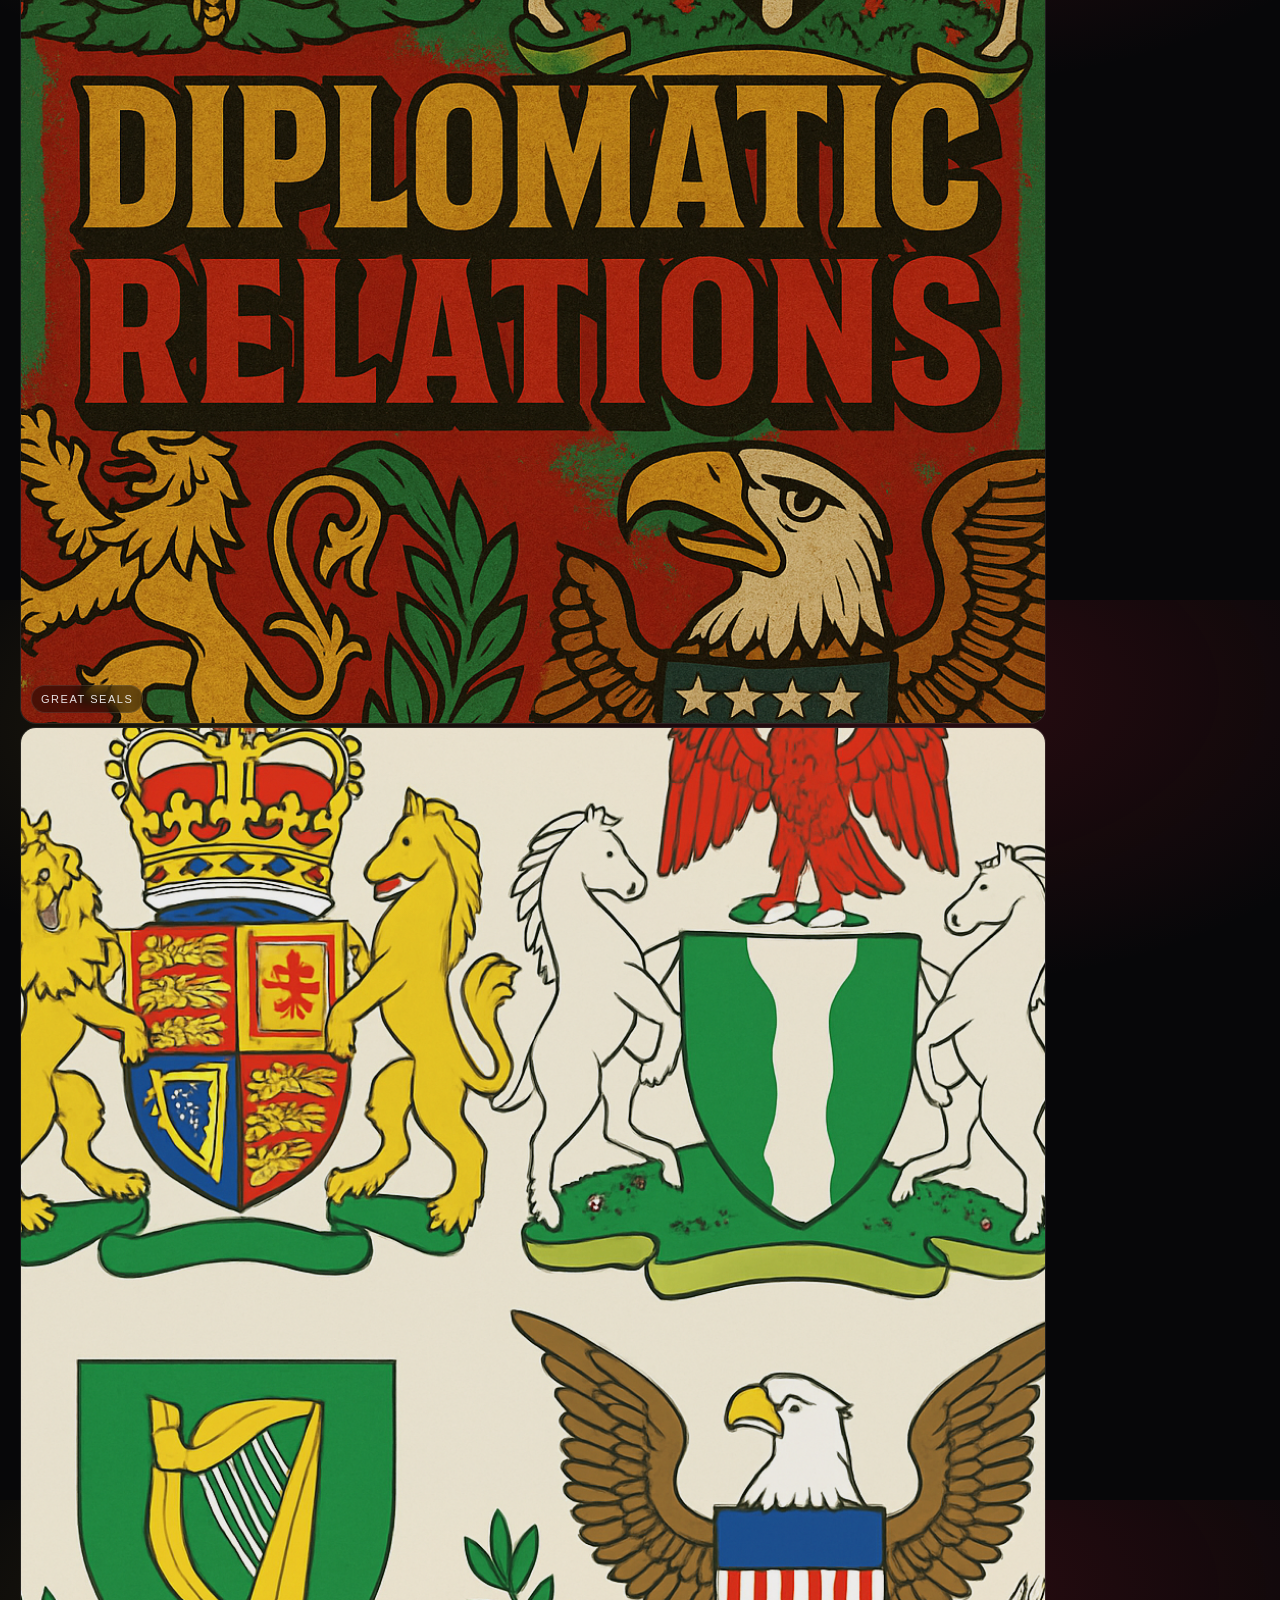
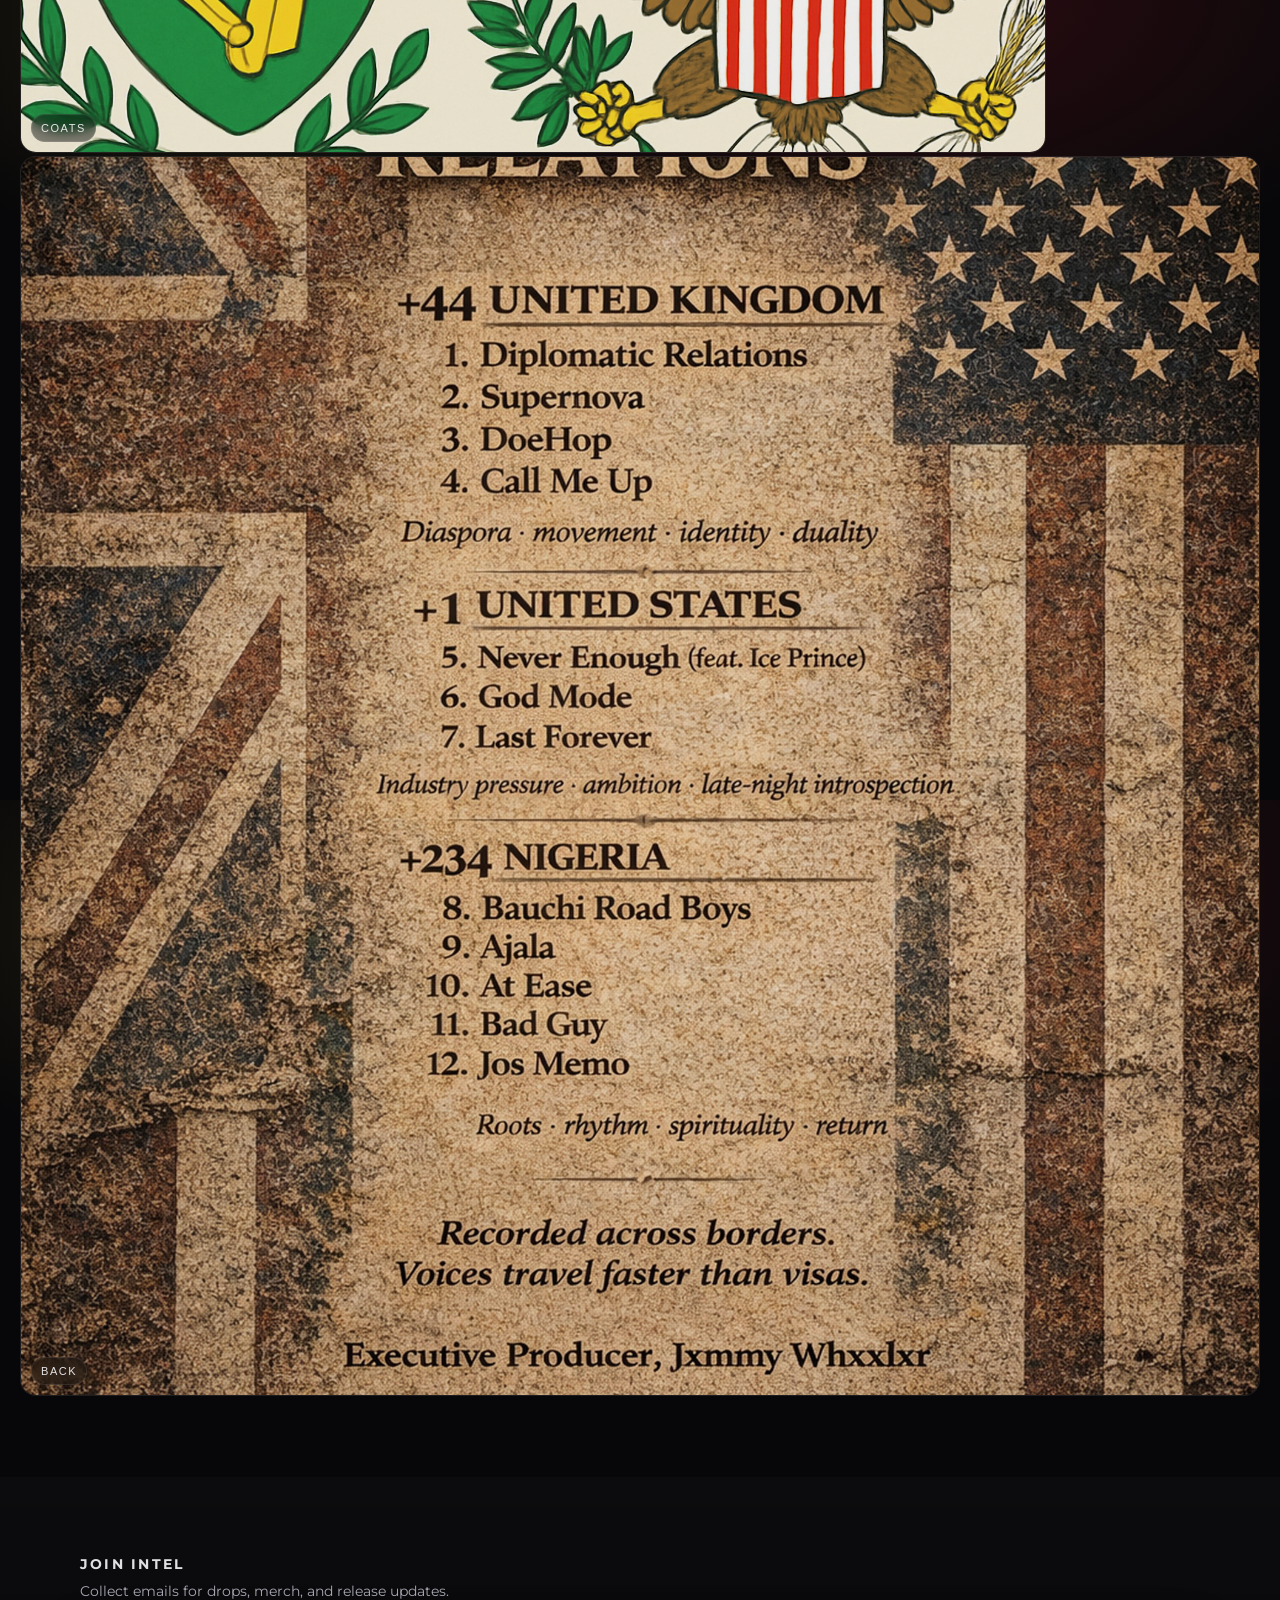
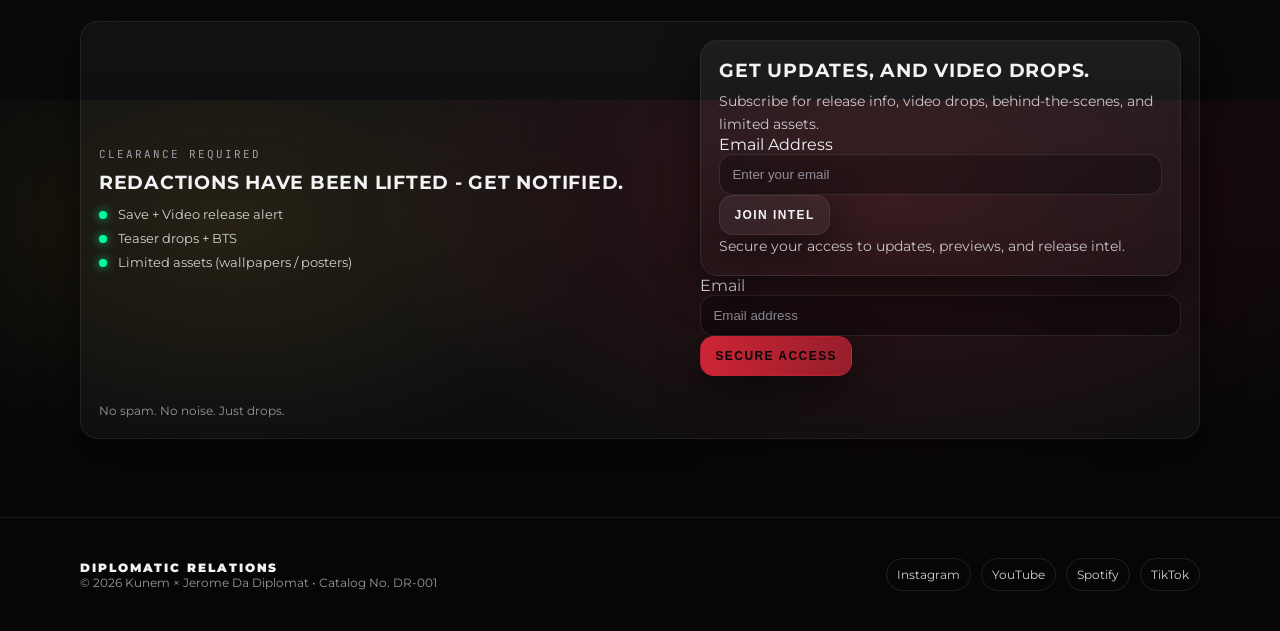
==== commit 7e9054ca: "Update index.html" ====
--- a/index.html
+++ b/index.html
@@ -57,6 +57,7 @@
   Listen Now
 </a>
             <a class="btn" href="https://youtu.be/augWXQ066zc" target="_blank" rel="noopener">Watch Teaser</a>
+             <a class="btn" href="https://youtu.be/isMdbossa_c" target="_blank" rel="noopener">Watch Never Enough ft. Ice Prince</a>
 </div>
 
           <div class="fineprint">
--- a/styles.css
+++ b/styles.css
@@ -8,7 +8,7 @@
   --line2:rgba(255,255,255,.07);
   --text:#f3f3f5;
   --muted:#a7a7b3;
-  --accent:#d72638;
+  --accent:#00ff9c;
   --gold:#c9a227;
   --shadow:0 14px 40px rgba(0,0,0,.55);
   --radius:18px;
@@ -691,3 +691,14 @@
   font-weight: 700;
   letter-spacing: 0.1em;
 }
+.dot {
+  background: #00ff9c;
+  box-shadow: 0 0 10px rgba(0,255,156,0.8);
+  animation: pulse 1.8s infinite;
+}
+
+@keyframes pulse {
+  0% { transform: scale(1); opacity: 1; }
+  50% { transform: scale(1.3); opacity: 0.6; }
+  100% { transform: scale(1); opacity: 1; }
+}
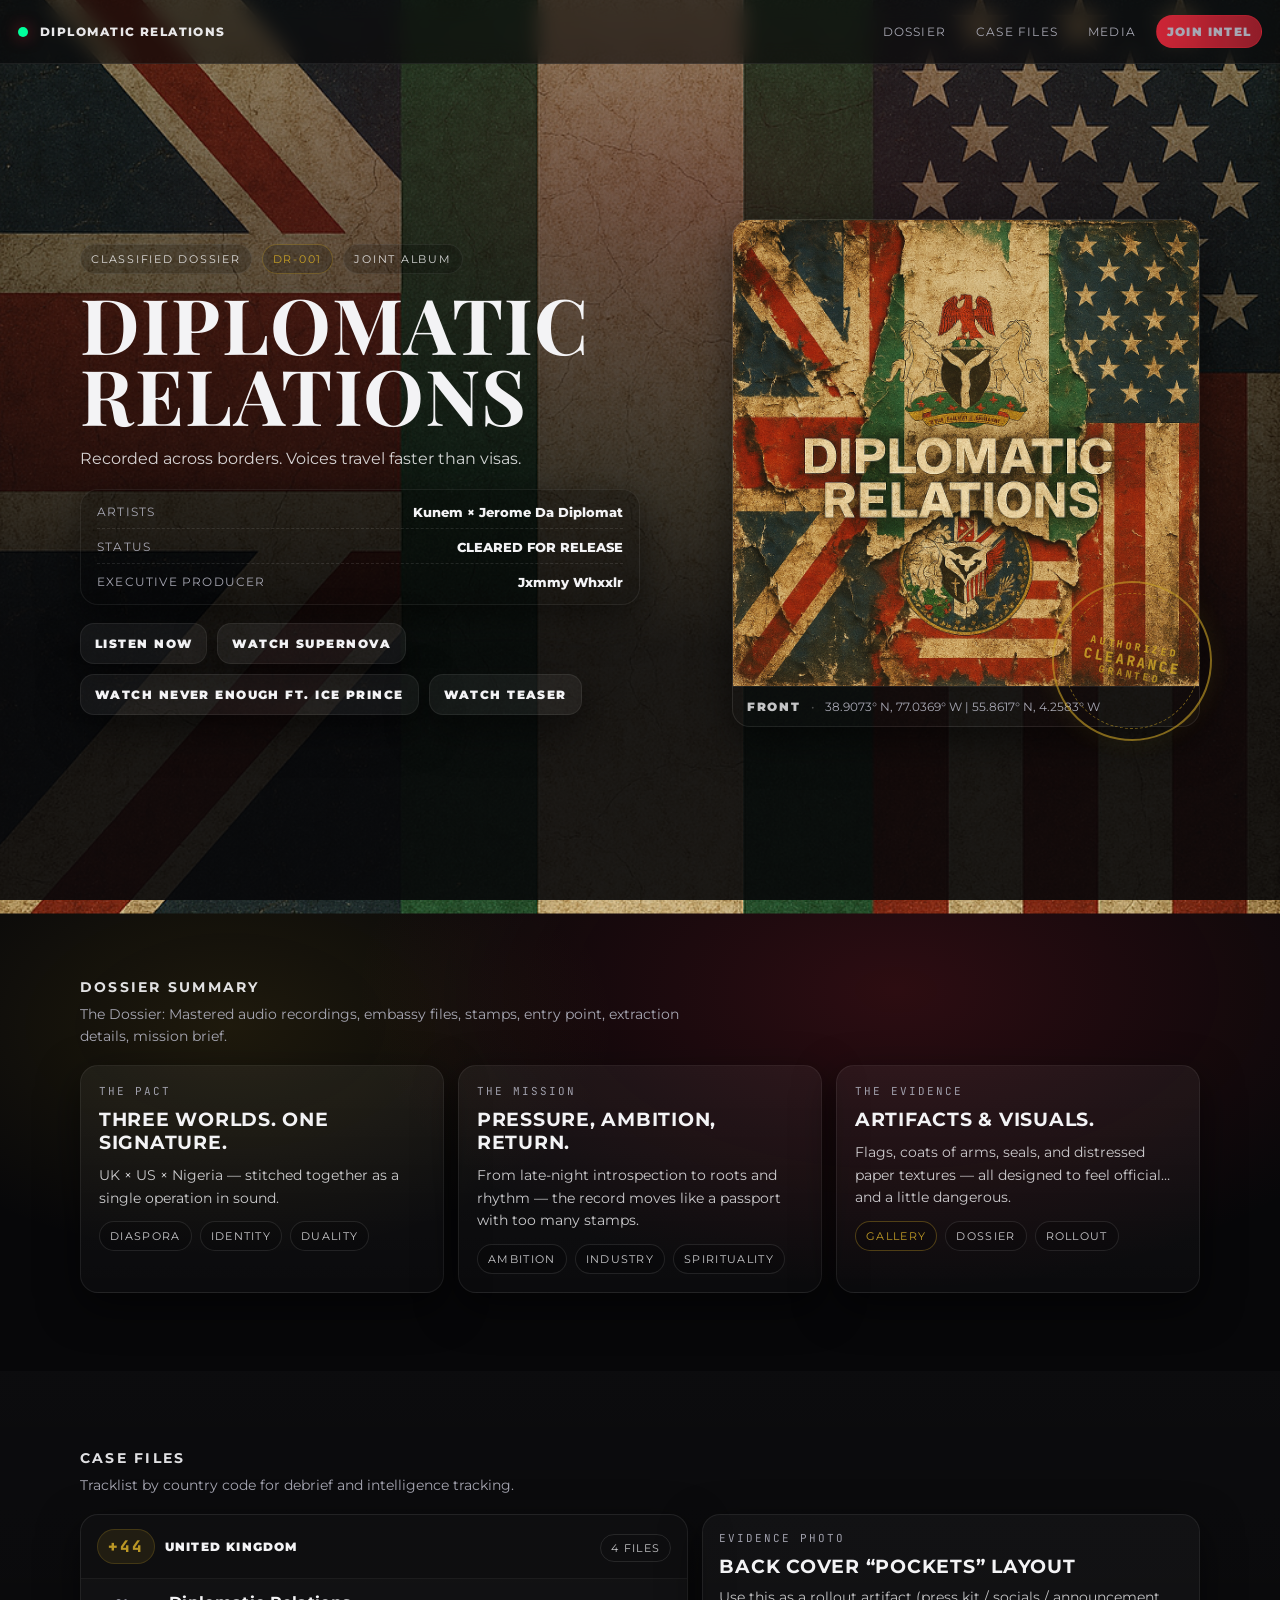
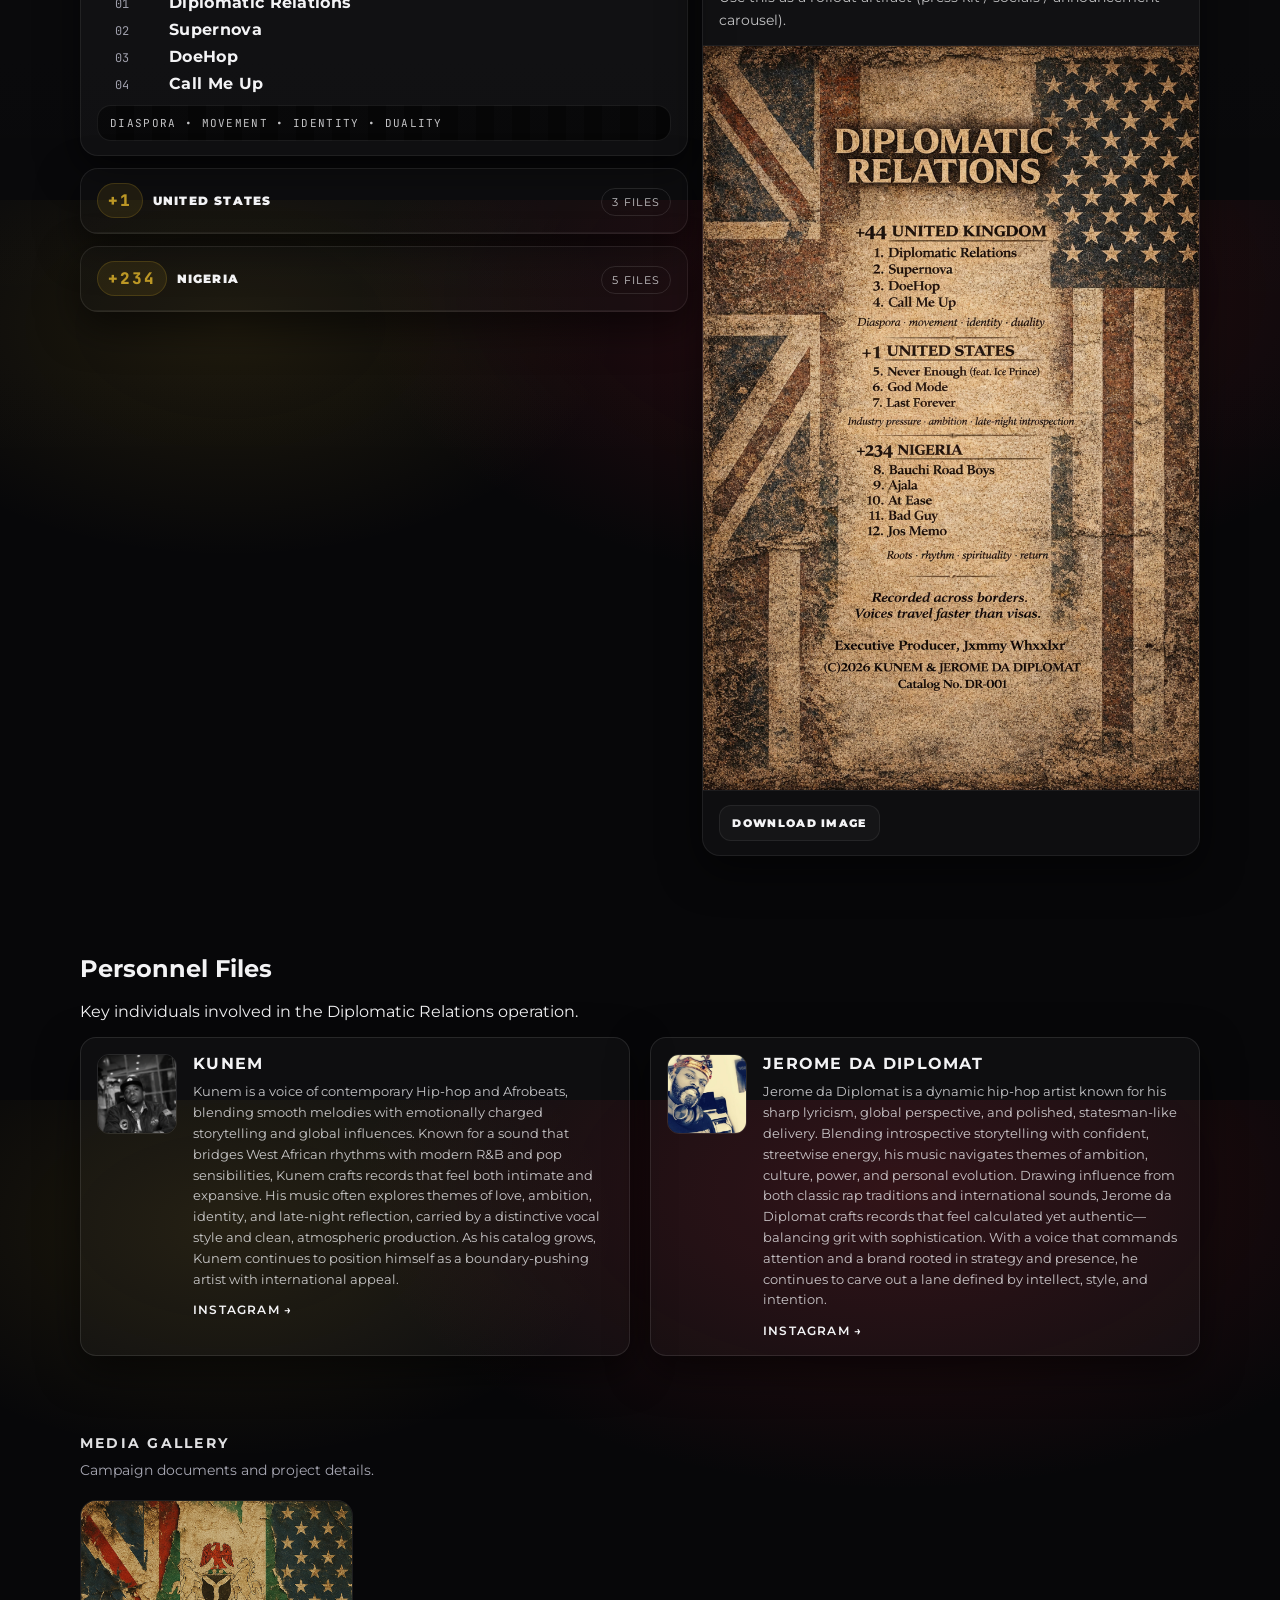
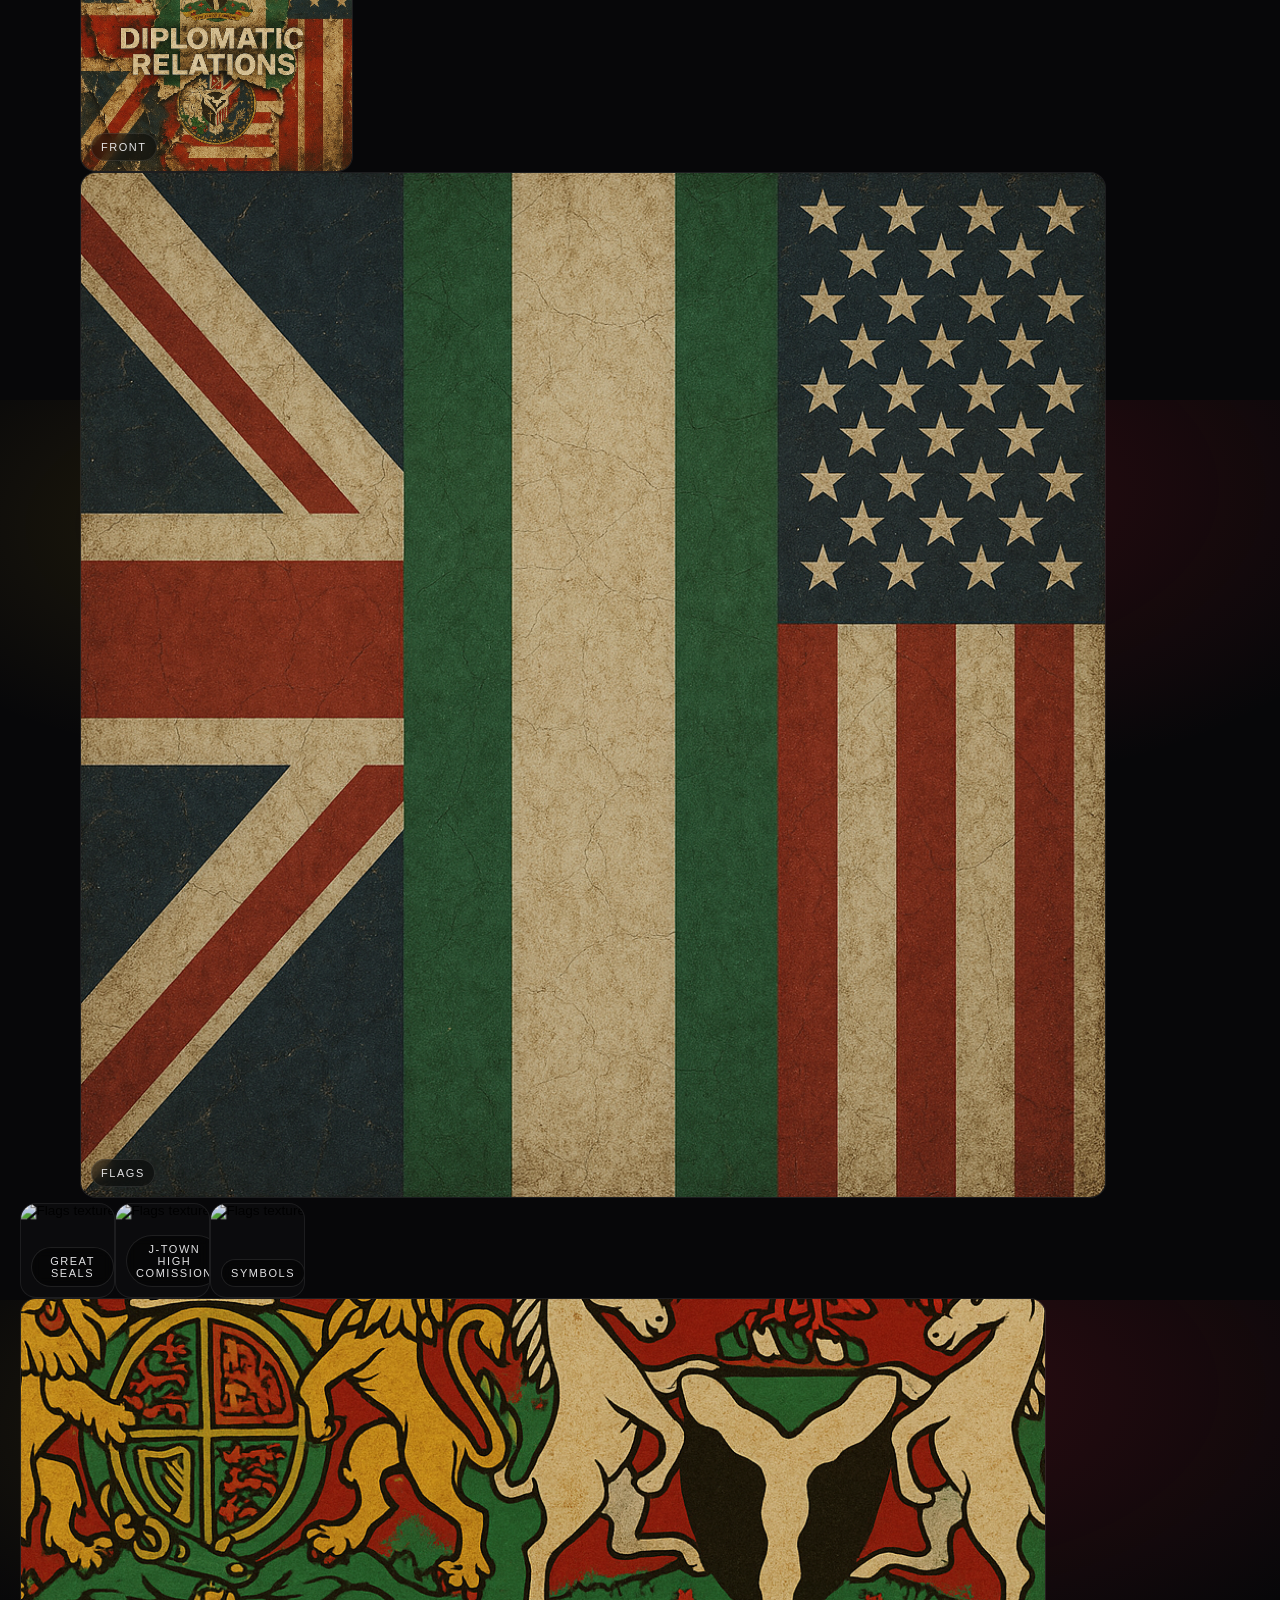
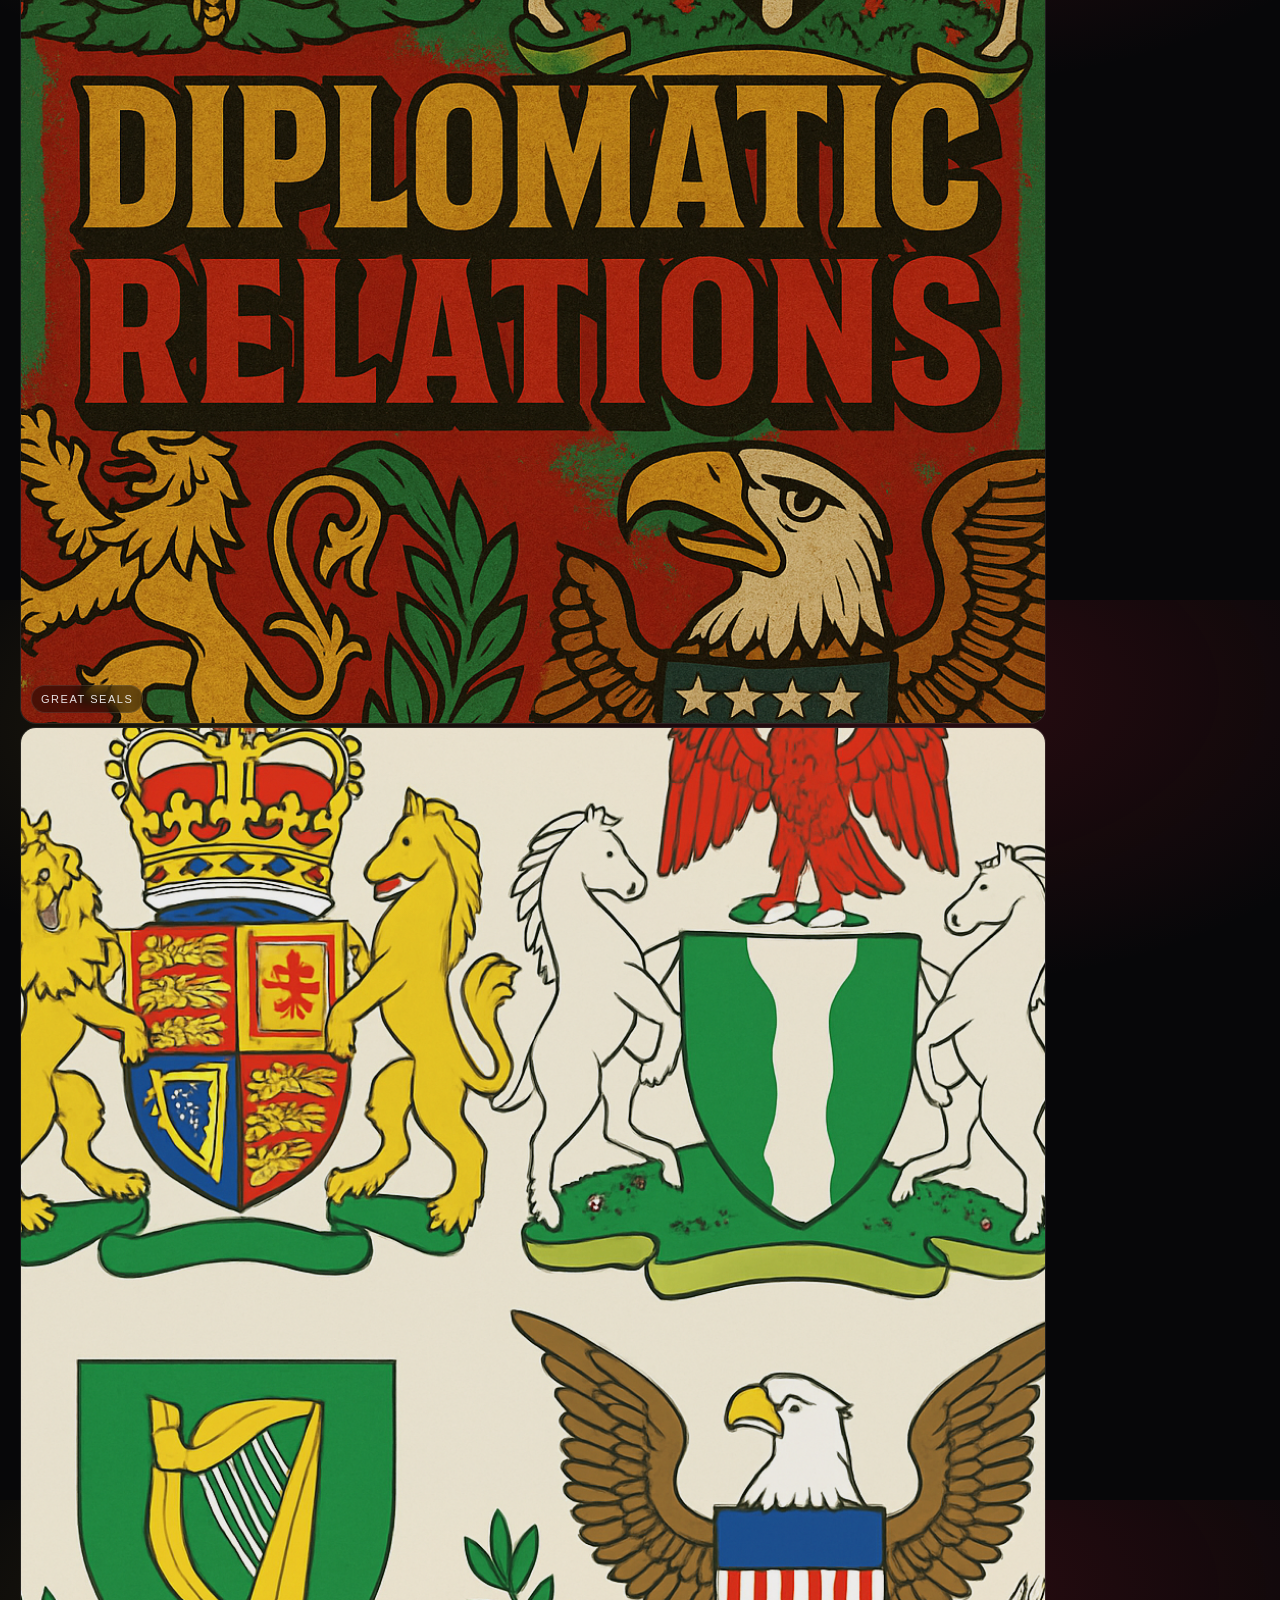
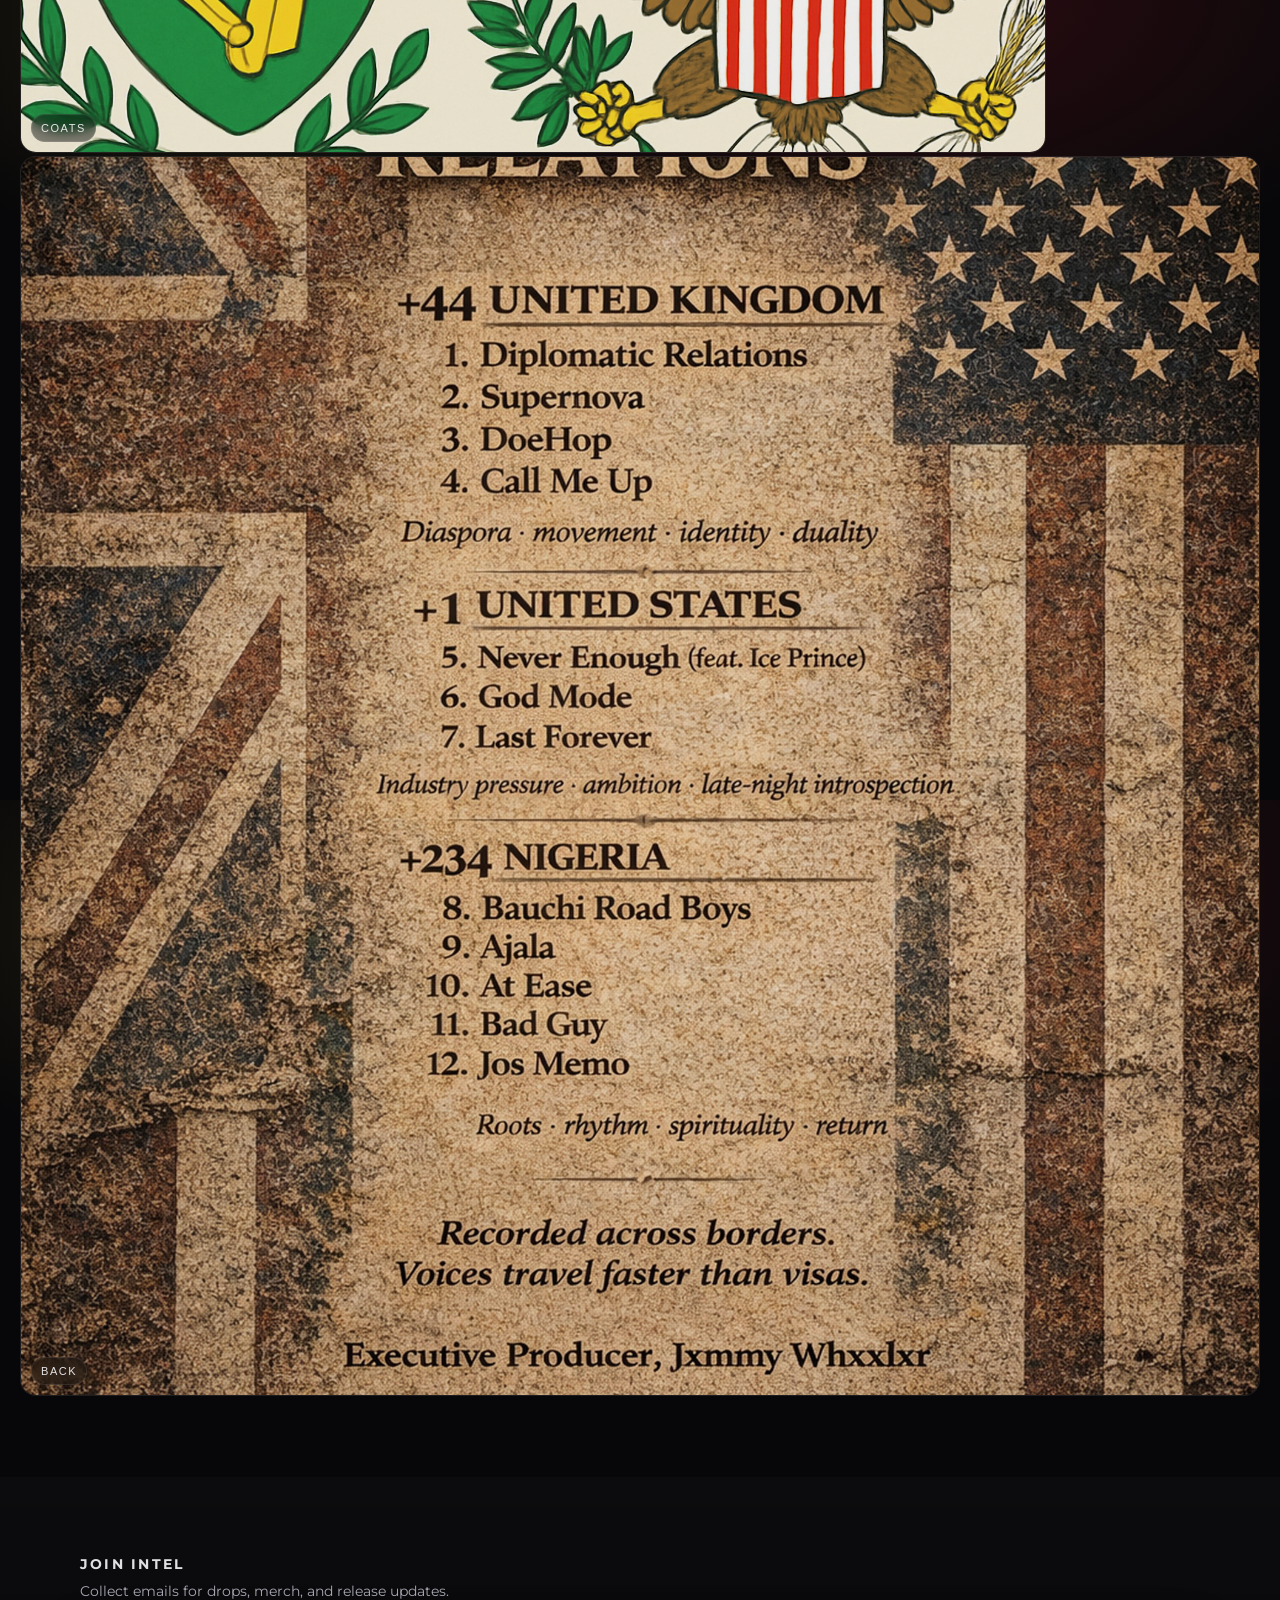
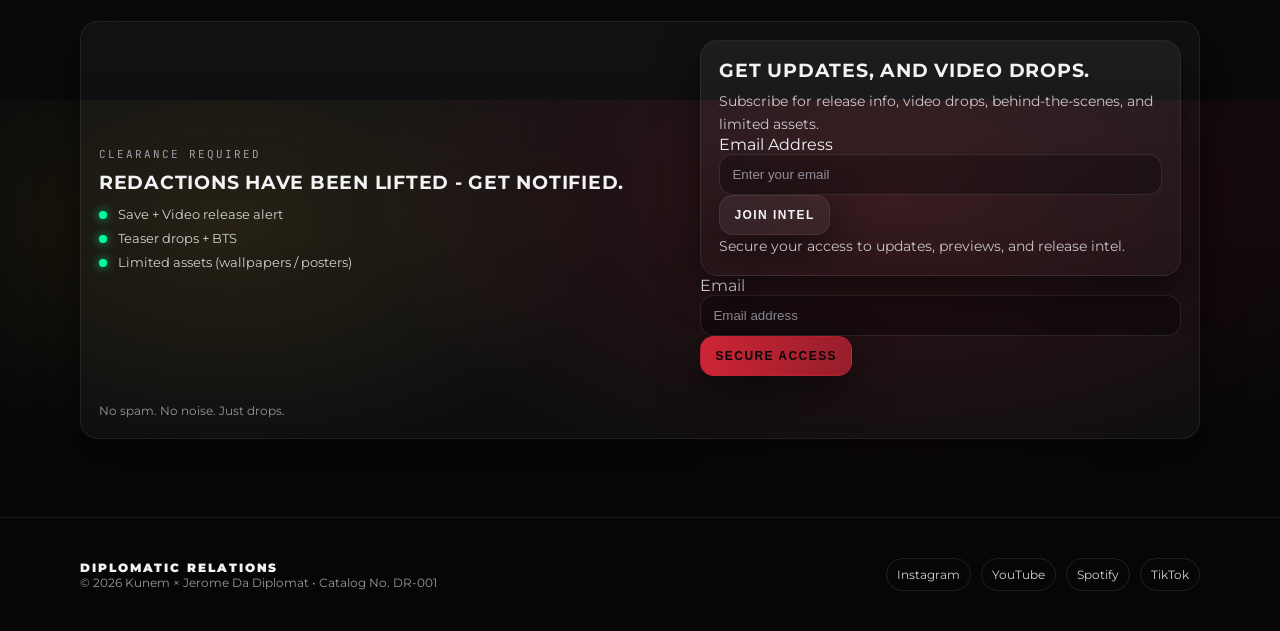
==== commit c638a612: "Update index.html" ====
--- a/index.html
+++ b/index.html
@@ -10,6 +10,15 @@
   <link href="https://fonts.googleapis.com/css2?family=JetBrains+Mono:wght@400;600&family=Playfair+Display:wght@600;700&family=Montserrat:wght@300;400;600;800&display=swap" rel="stylesheet">
   <link rel="stylesheet" href="styles.css" />
 </head>
+  <!-- Google tag (gtag.js) -->
+<script async src="https://www.googletagmanager.com/gtag/js?id=G-DFBPW5D4H8"></script>
+<script>
+  window.dataLayer = window.dataLayer || [];
+  function gtag(){dataLayer.push(arguments);}
+  gtag('js', new Date());
+
+  gtag('config', 'G-DFBPW5D4H8');
+</script>
 
 <body>
   <header class="topbar">
@@ -56,8 +65,9 @@
 <a class="btn primary" href="https://fanlink.tv/w7wP">
   Listen Now
 </a>
+            <a class="btn" href="https://www.youtube.com/watch?v=FdOpoOQsedk" target="_blank" rel="noopener">Watch SUPERNOVA</a>
+             <a class="btn" href="https://youtu.be/isMdbossa_c" target="_blank" rel="noopener">Watch Never Enough ft. Ice Prince</a>
             <a class="btn" href="https://youtu.be/augWXQ066zc" target="_blank" rel="noopener">Watch Teaser</a>
-             <a class="btn" href="https://youtu.be/isMdbossa_c" target="_blank" rel="noopener">Watch Never Enough ft. Ice Prince</a>
 </div>
 
           <div class="fineprint">
@@ -199,7 +209,7 @@
                 <ol class="tracklist">
                   <li><span class="t__n">08</span><span class="t__name">Bauchi Road Boys</span></li>
                   <li><span class="t__n">09</span><span class="t__name">Ajala</span></li>
-                  <li><span class="t__n">10</span><span class="t__name">At Ease</span></li>
+                  <li><span class="t__n">10</span><span class="t__name">@ Ease</span></li>
                   <li><span class="t__n">11</span><span class="t__name">Bad Guy</span></li>
                   <li><span class="t__n">12</span><span class="t__name">Jos Memo</span></li>
                 </ol>
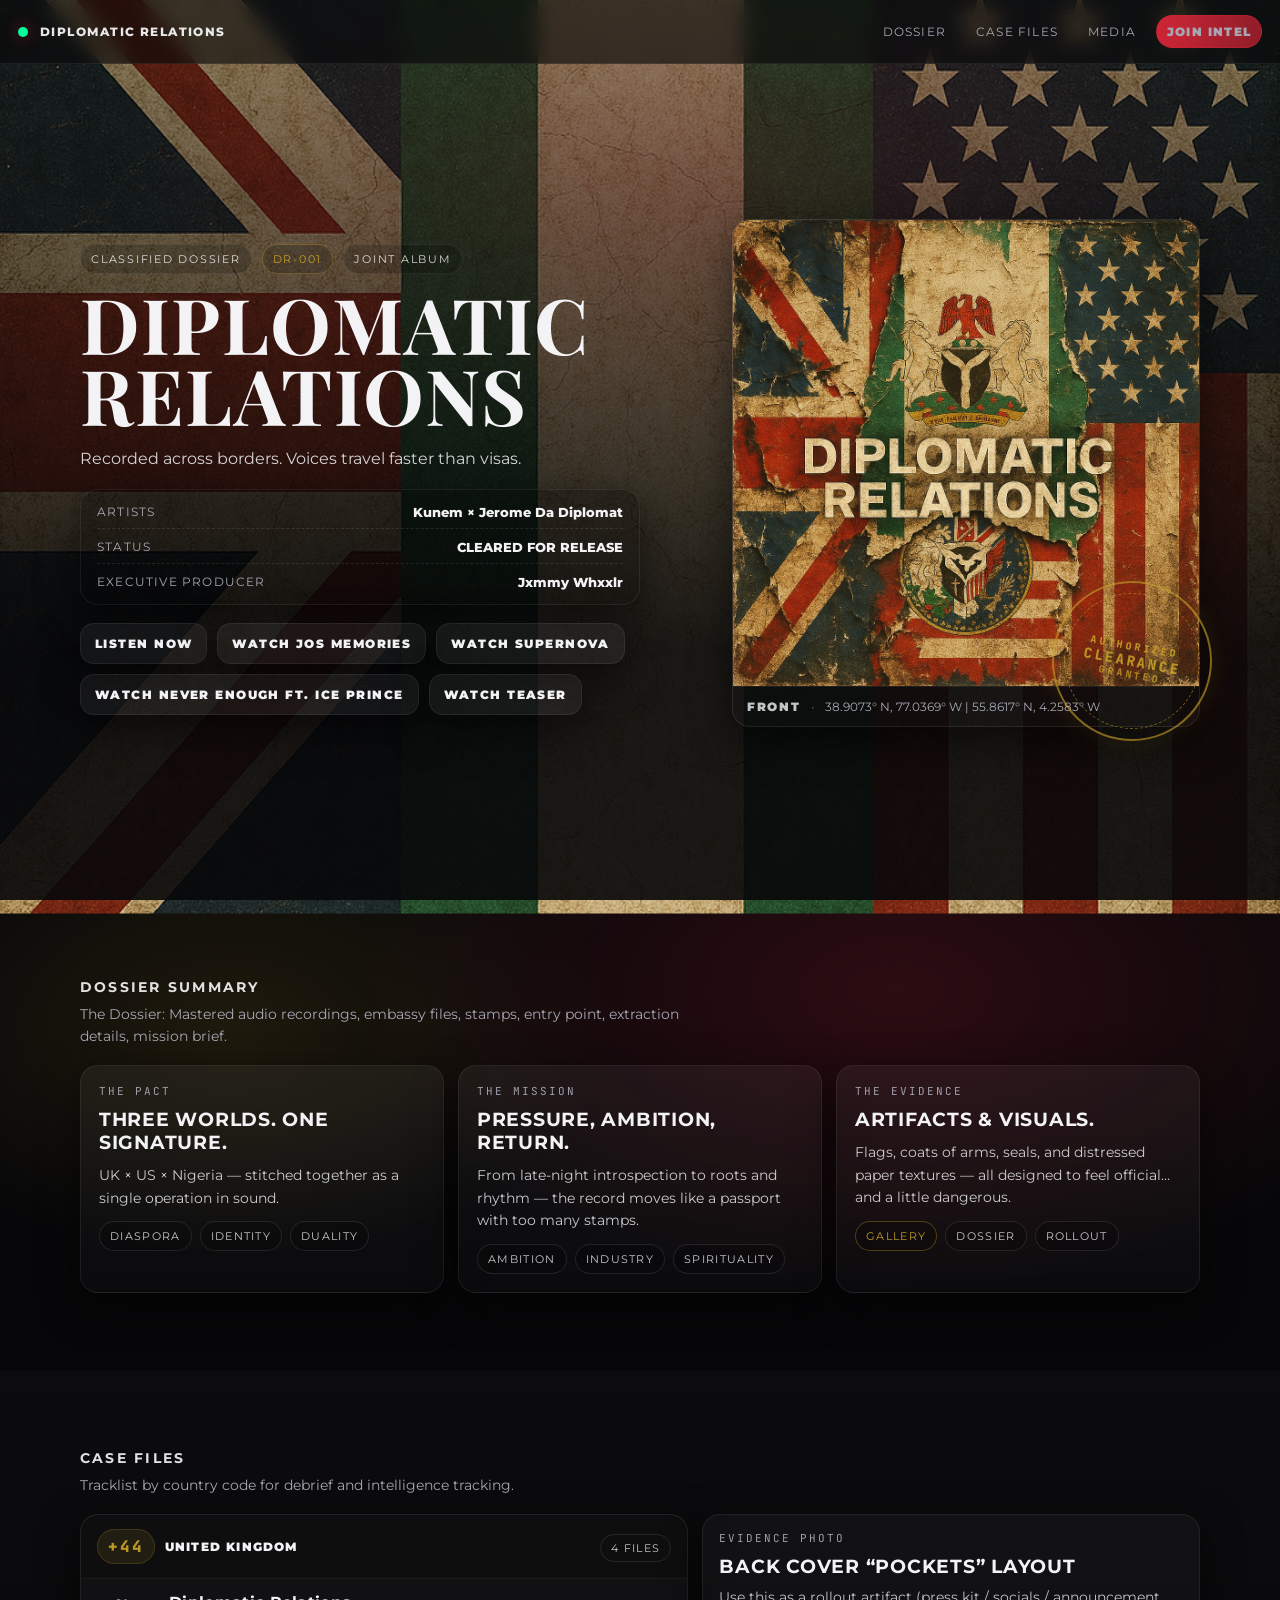
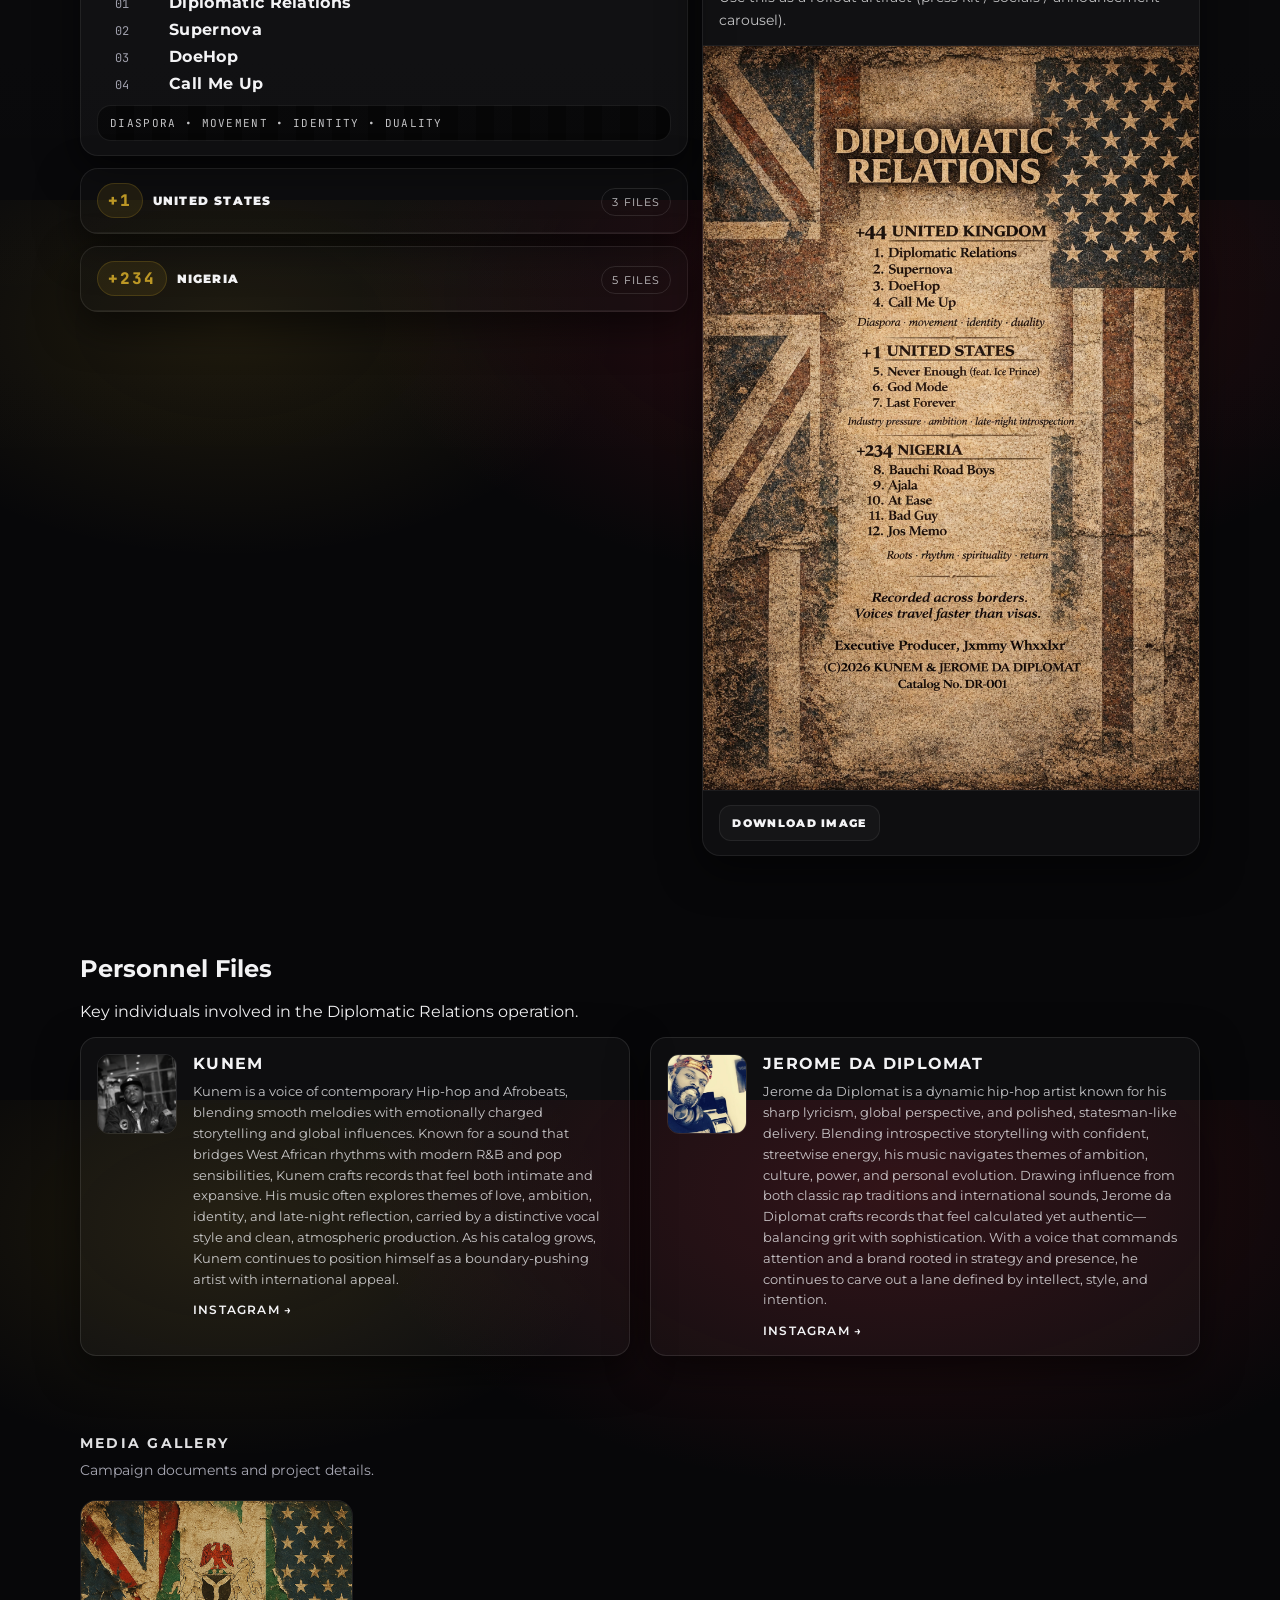
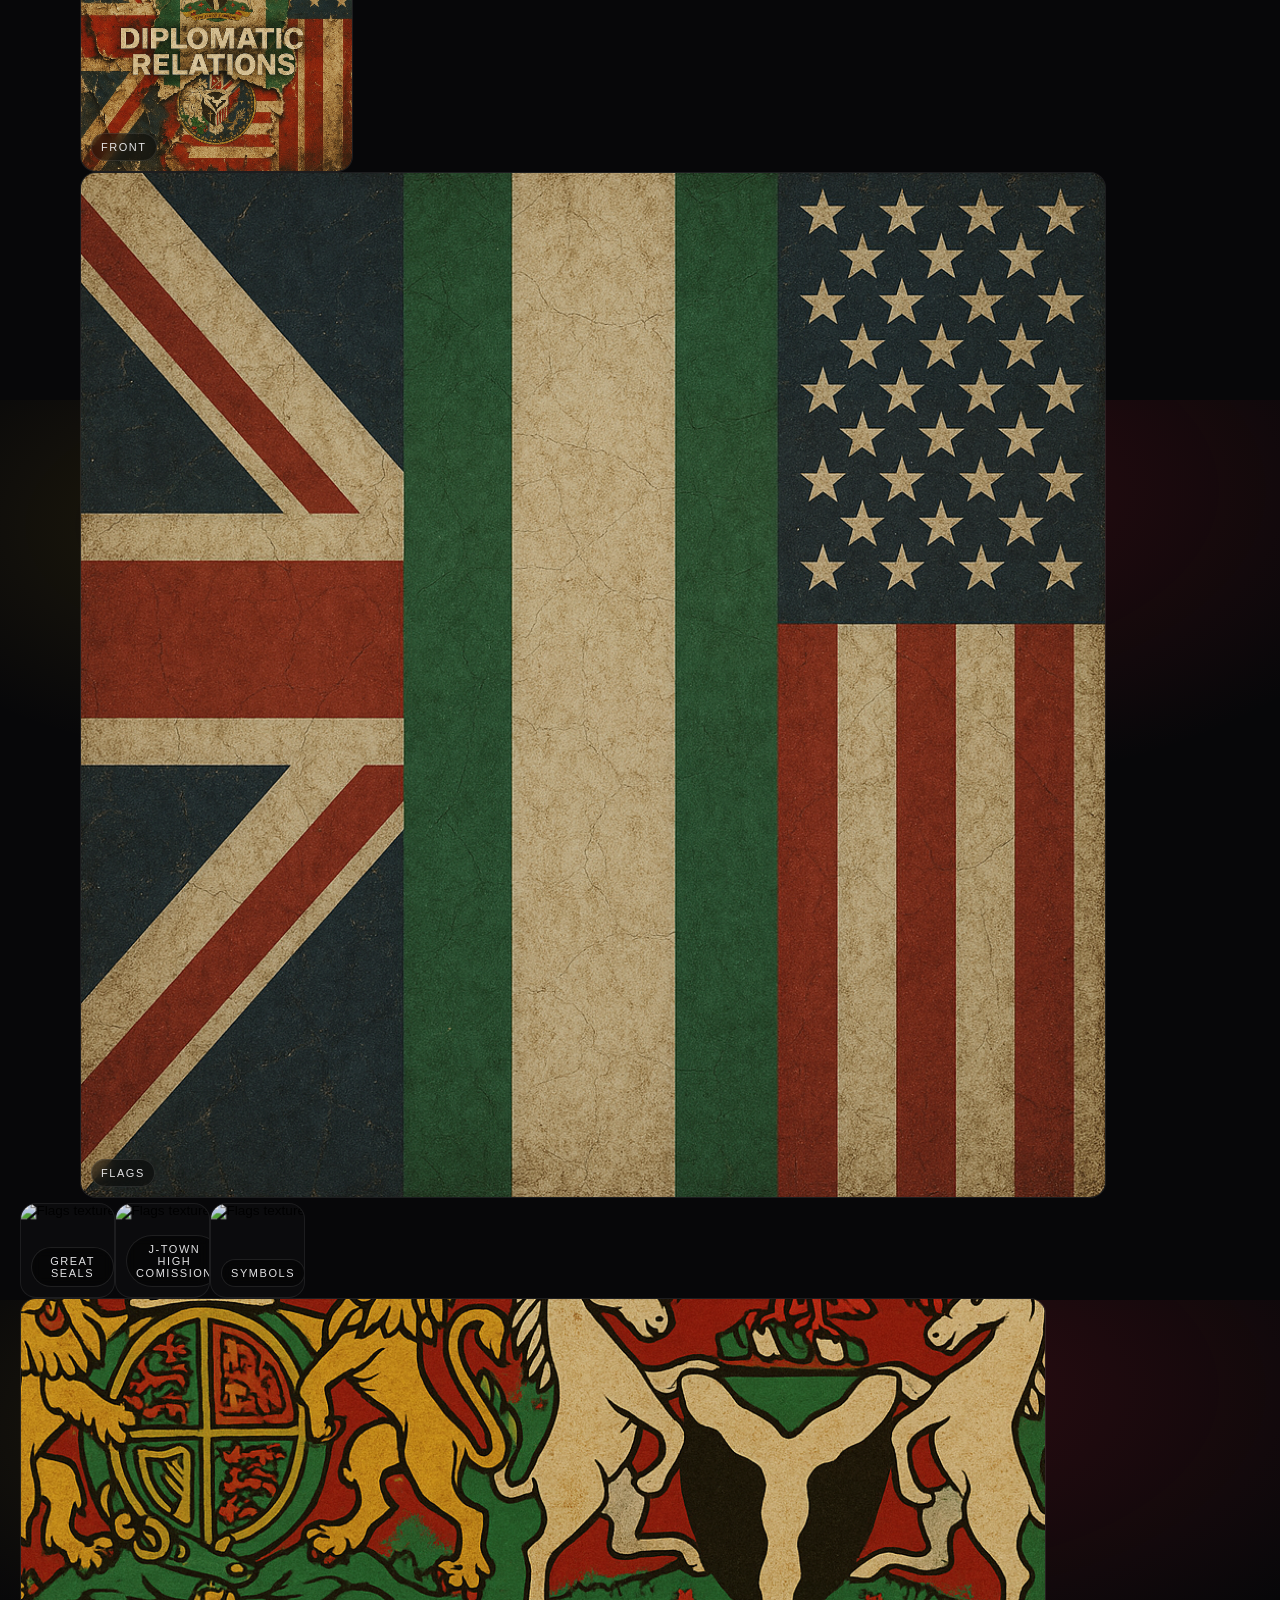
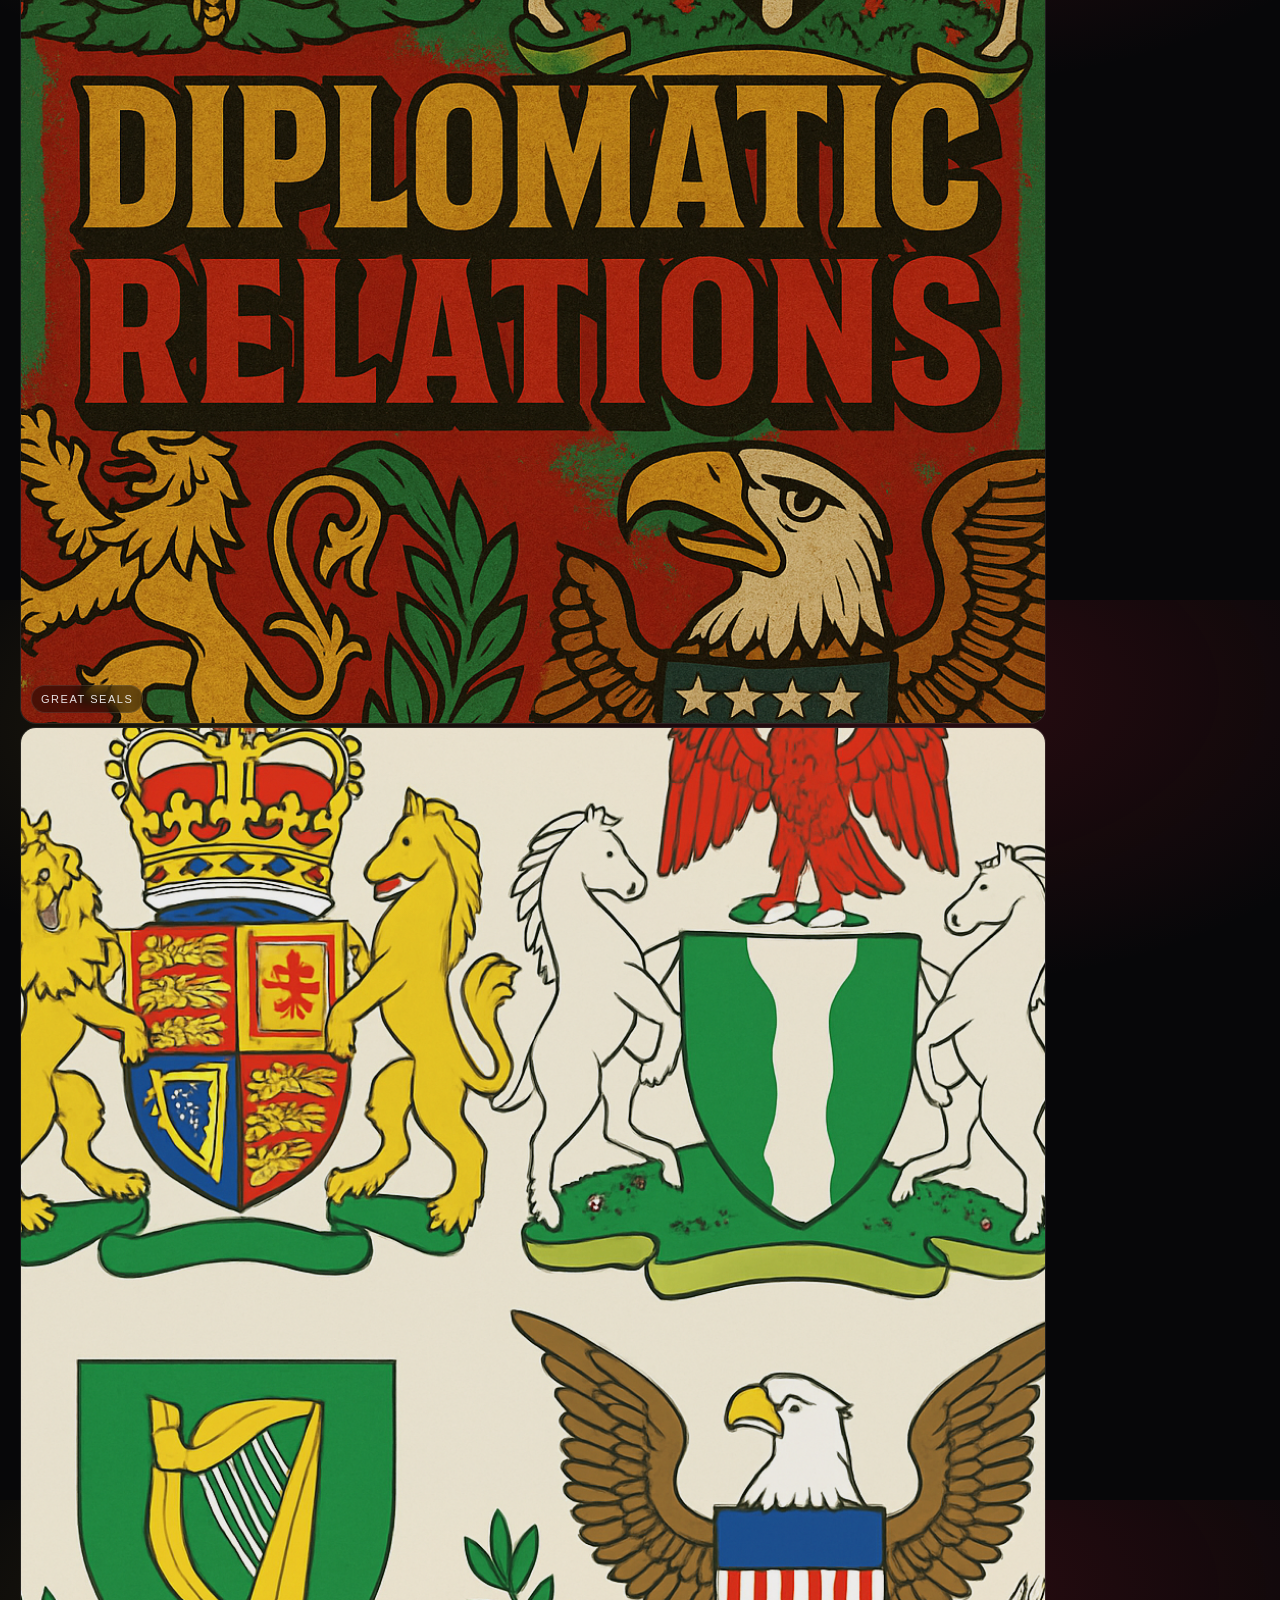
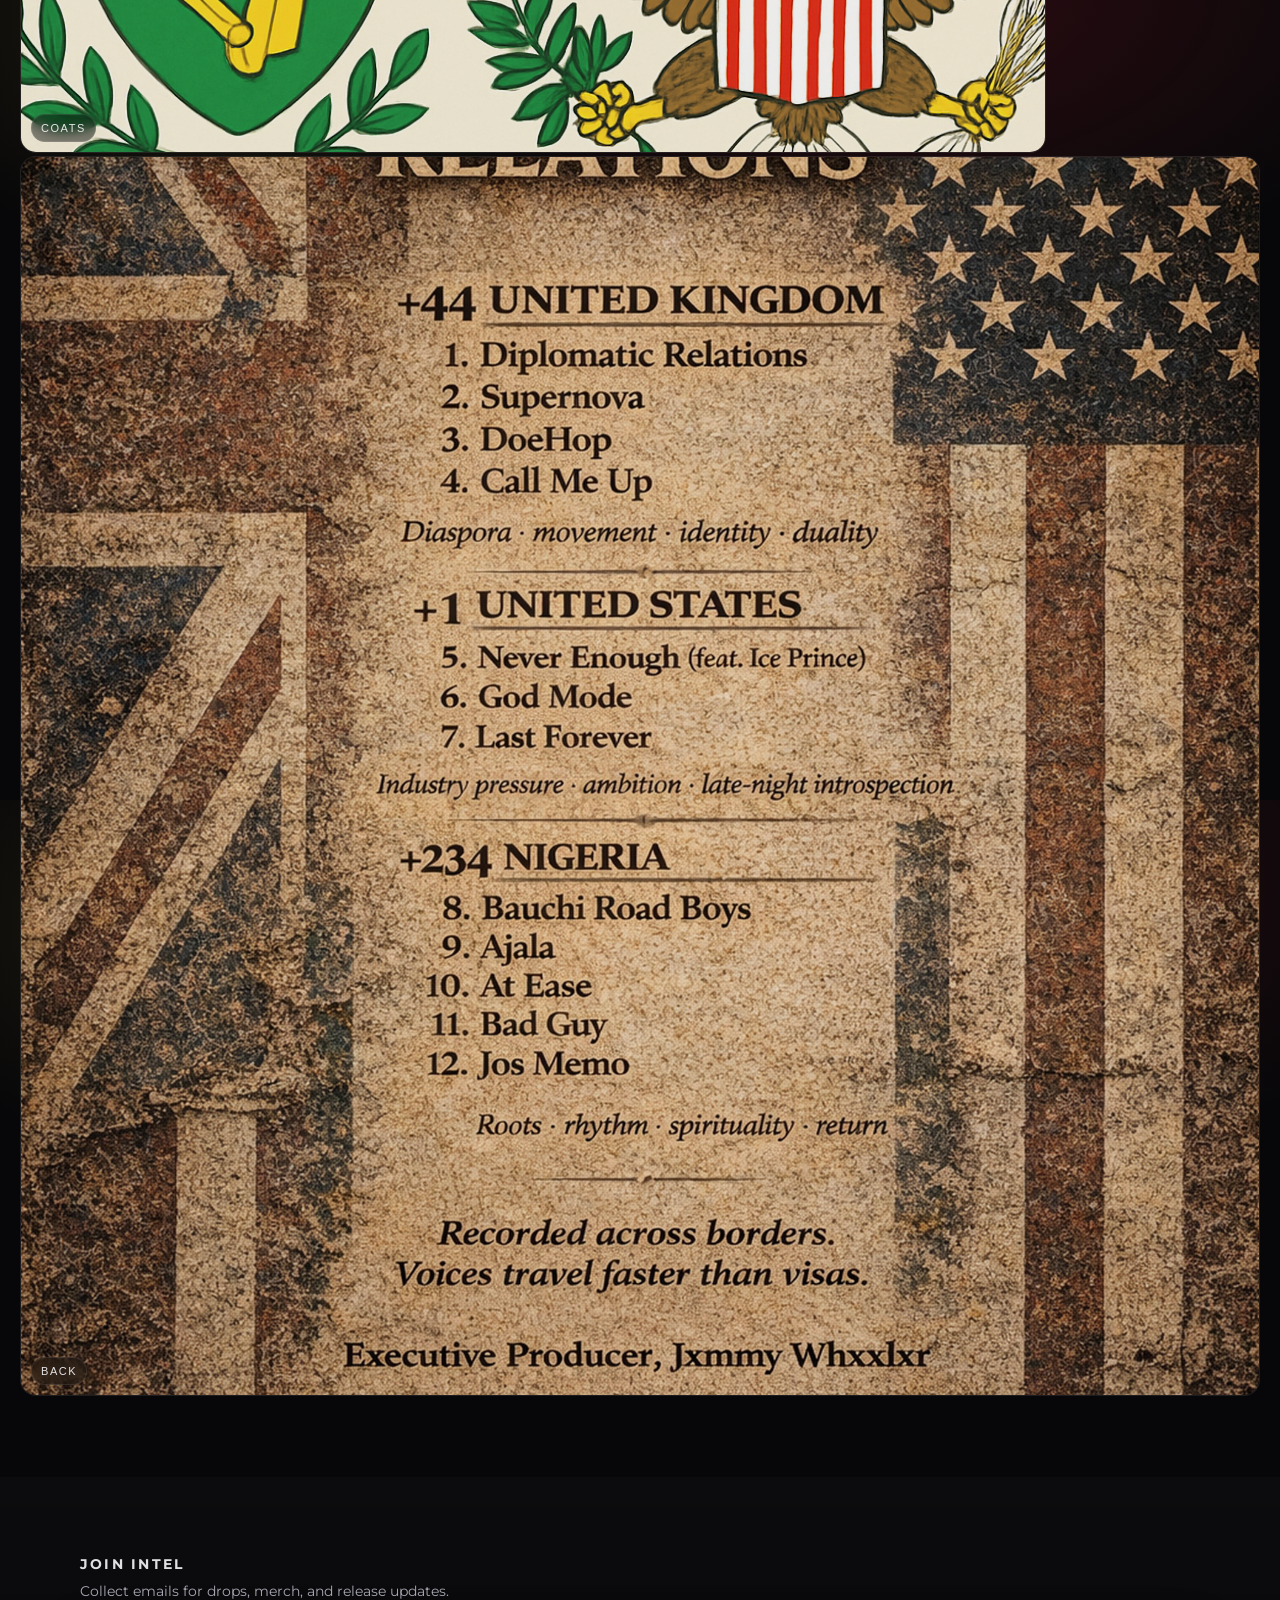
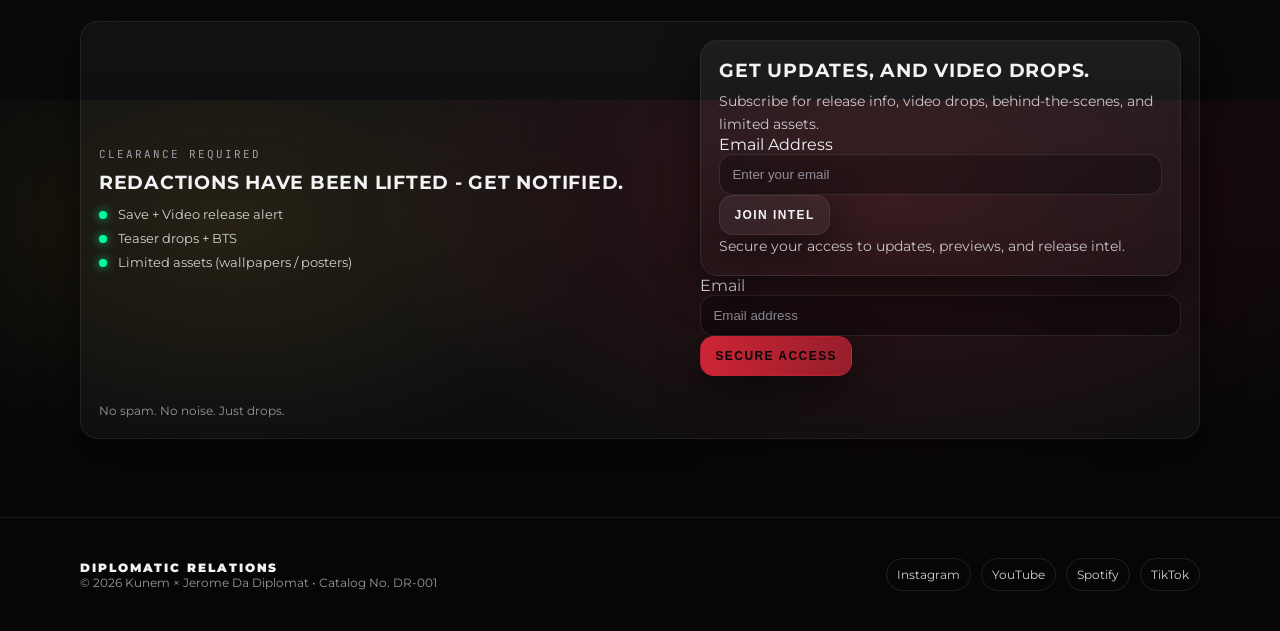
==== commit 6dd58695: "Update index.html" ====
--- a/index.html
+++ b/index.html
@@ -65,6 +65,7 @@
 <a class="btn primary" href="https://fanlink.tv/w7wP">
   Listen Now
 </a>
+<a class="btn" href="https://youtu.be/jVAtyTkm-QA?si=3p3KWA7E1Xe3IrWe"target="_blank" rel="noopener">Watch Jos Memories</a>
             <a class="btn" href="https://www.youtube.com/watch?v=FdOpoOQsedk" target="_blank" rel="noopener">Watch SUPERNOVA</a>
              <a class="btn" href="https://youtu.be/isMdbossa_c" target="_blank" rel="noopener">Watch Never Enough ft. Ice Prince</a>
             <a class="btn" href="https://youtu.be/augWXQ066zc" target="_blank" rel="noopener">Watch Teaser</a>
